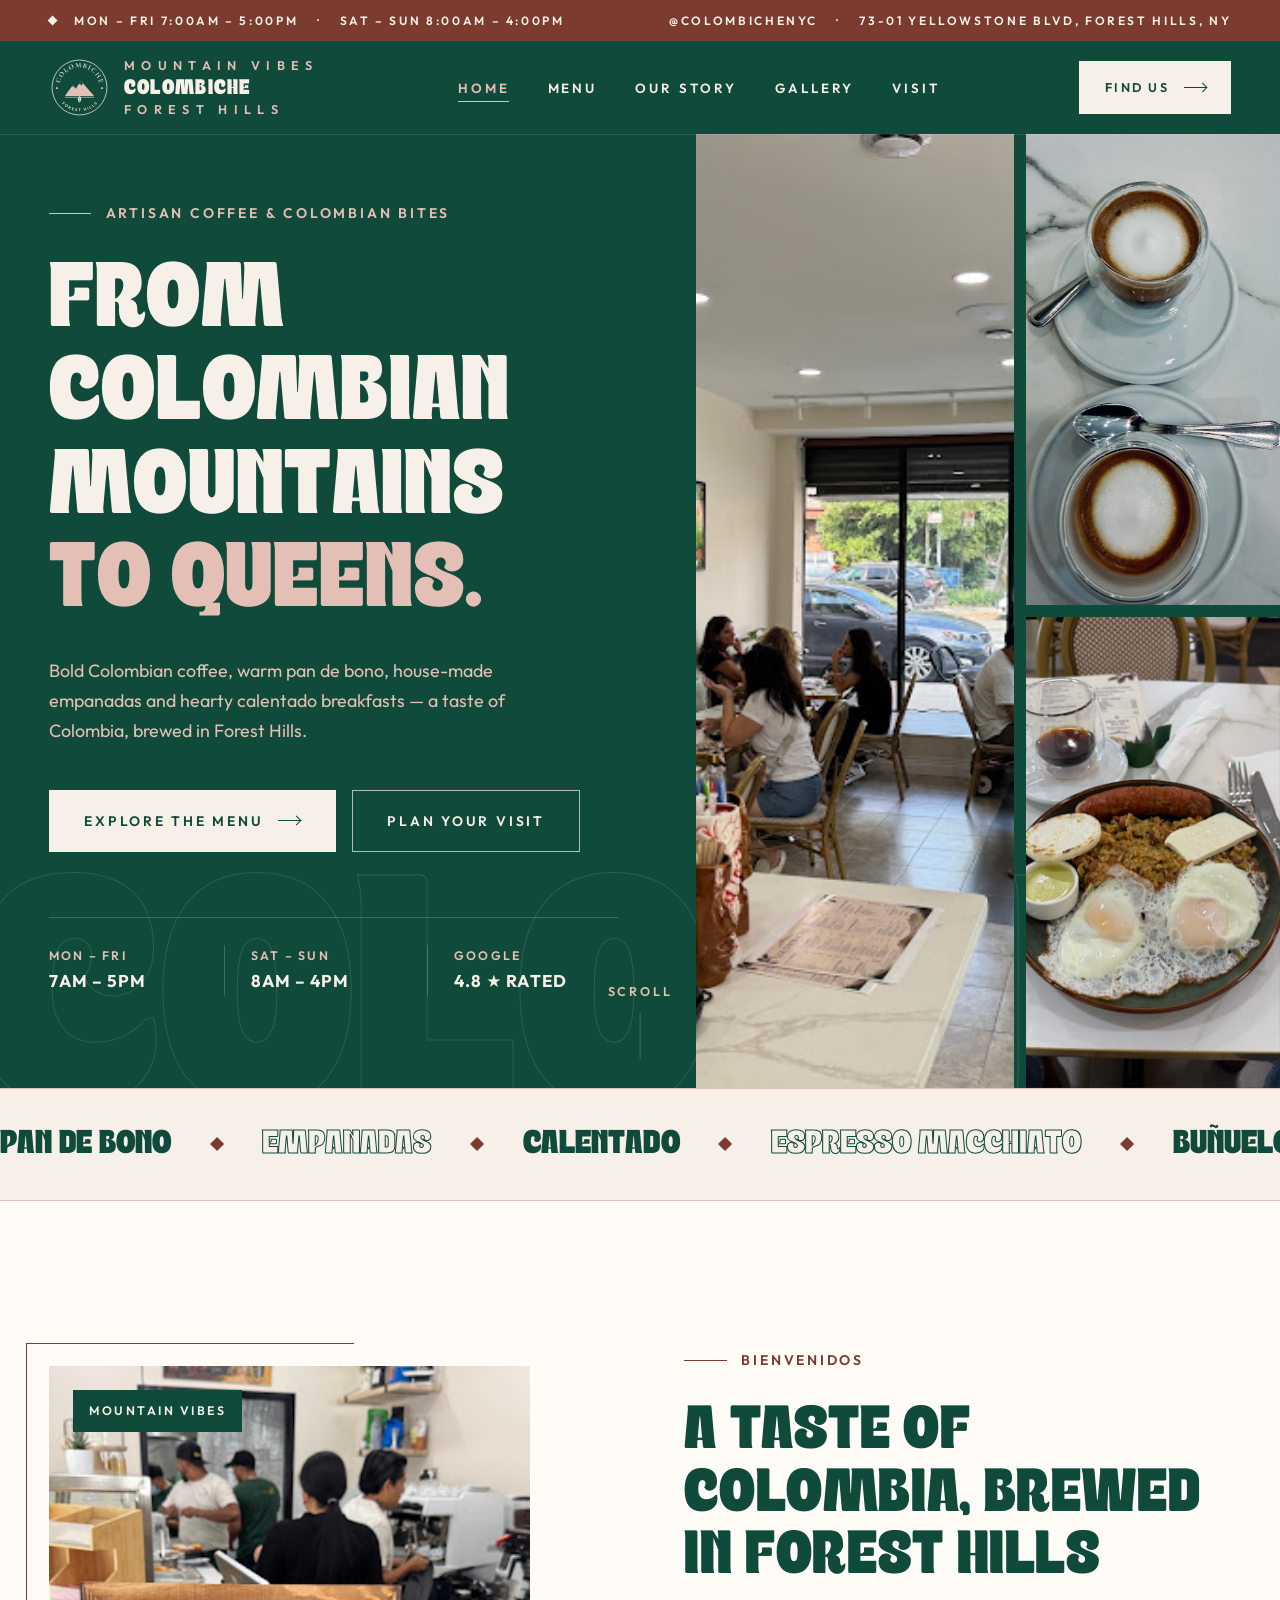
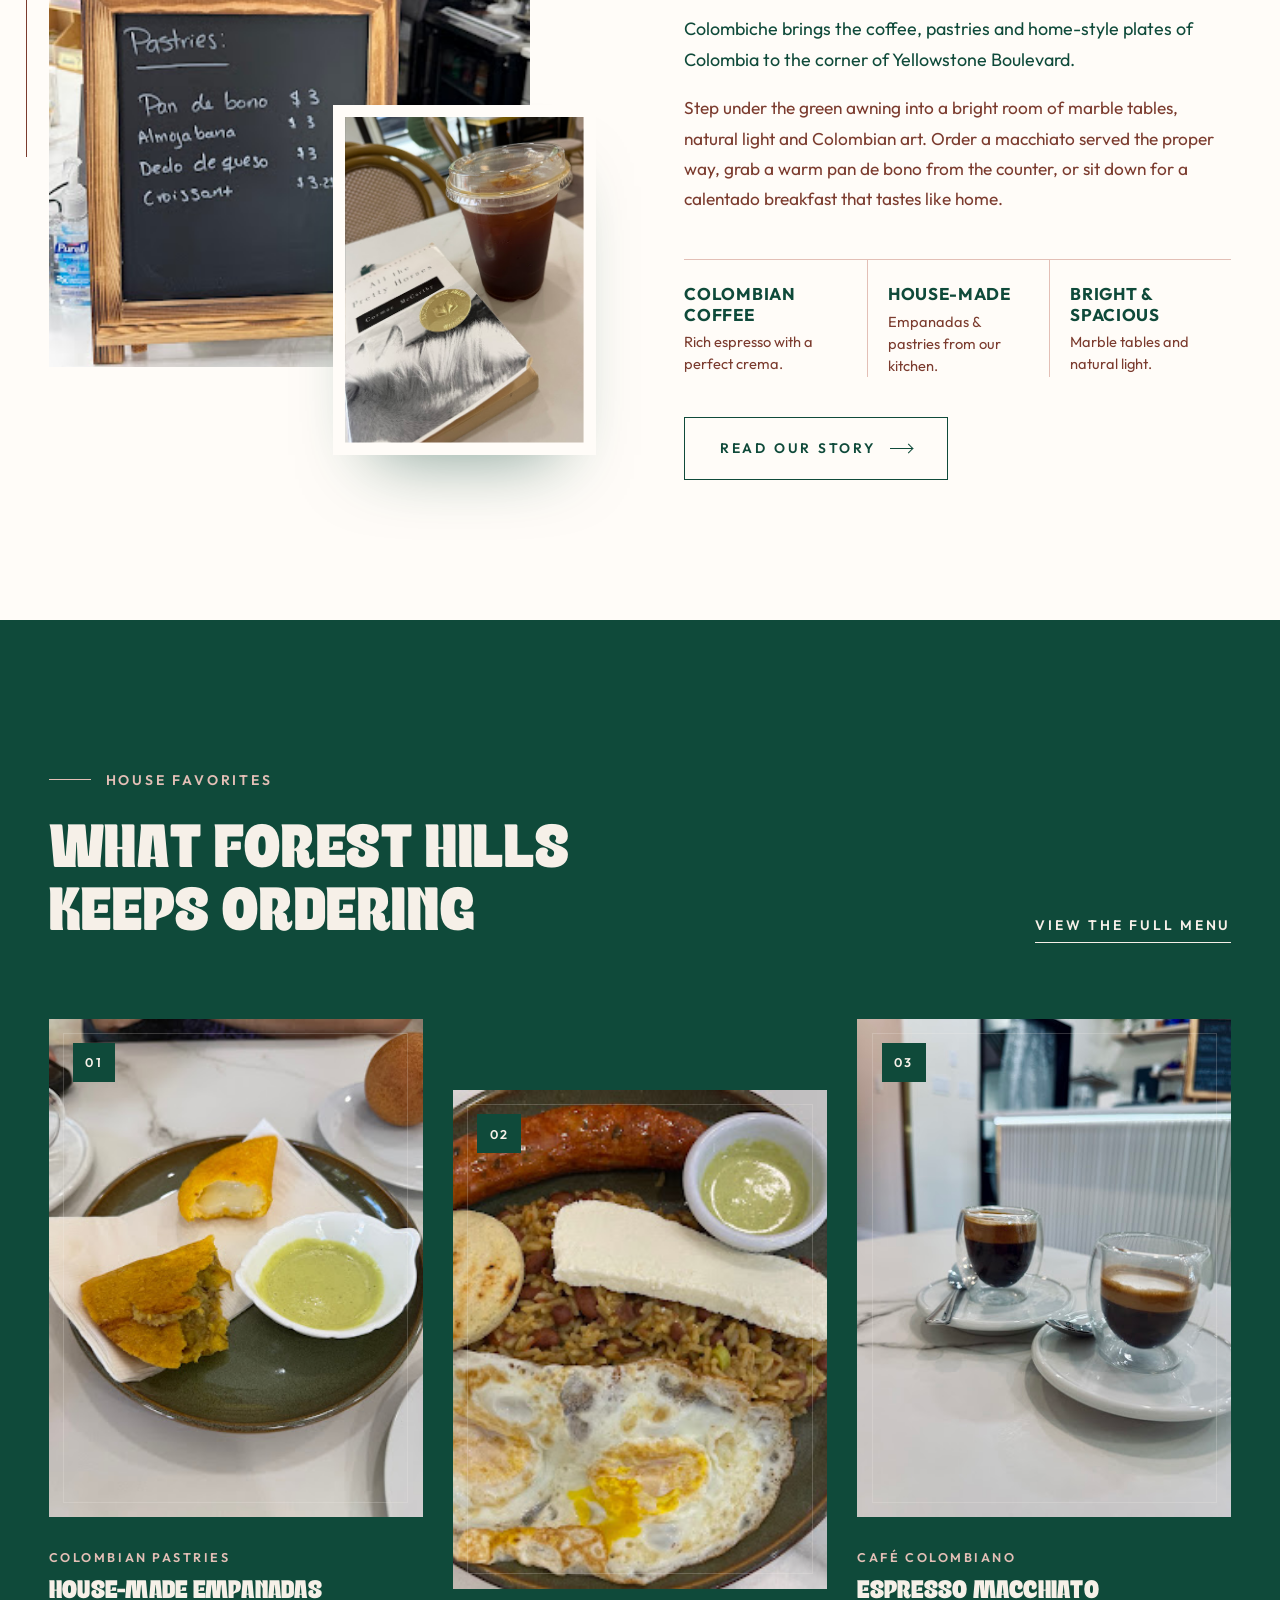
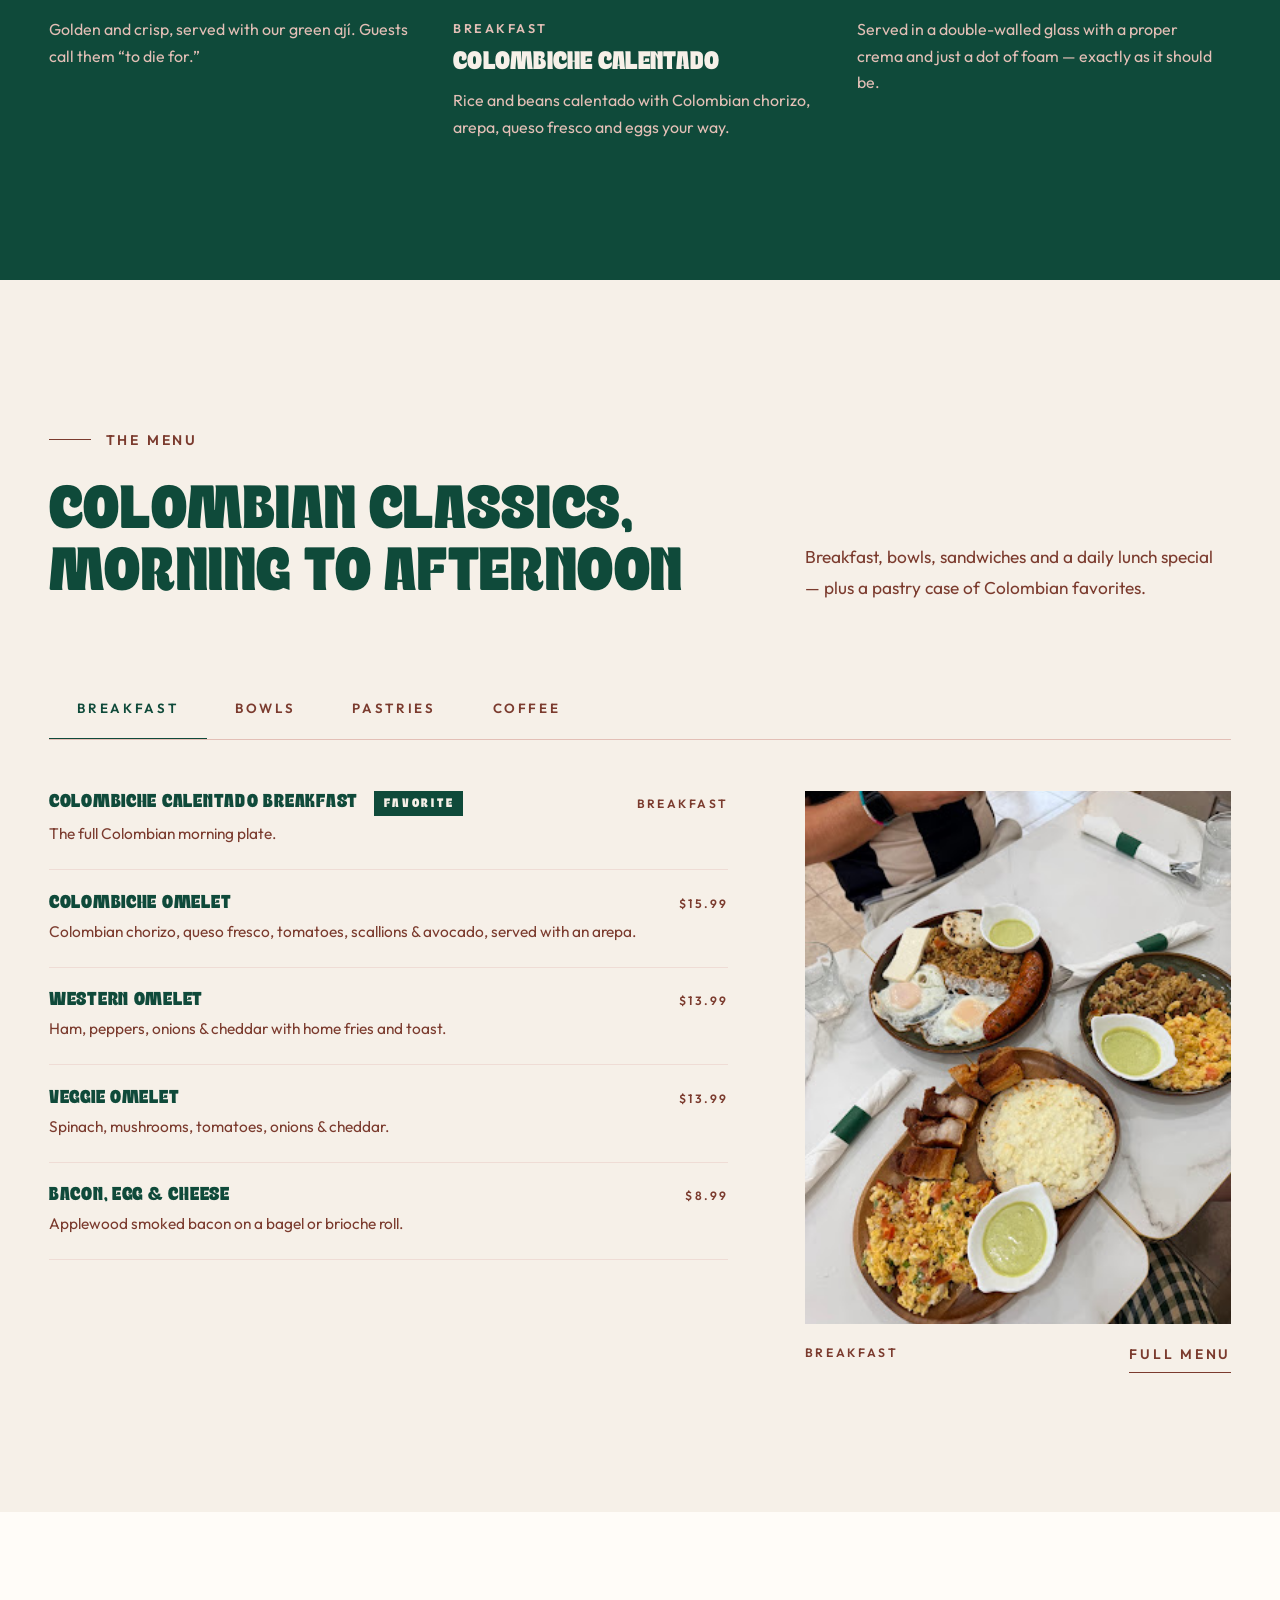
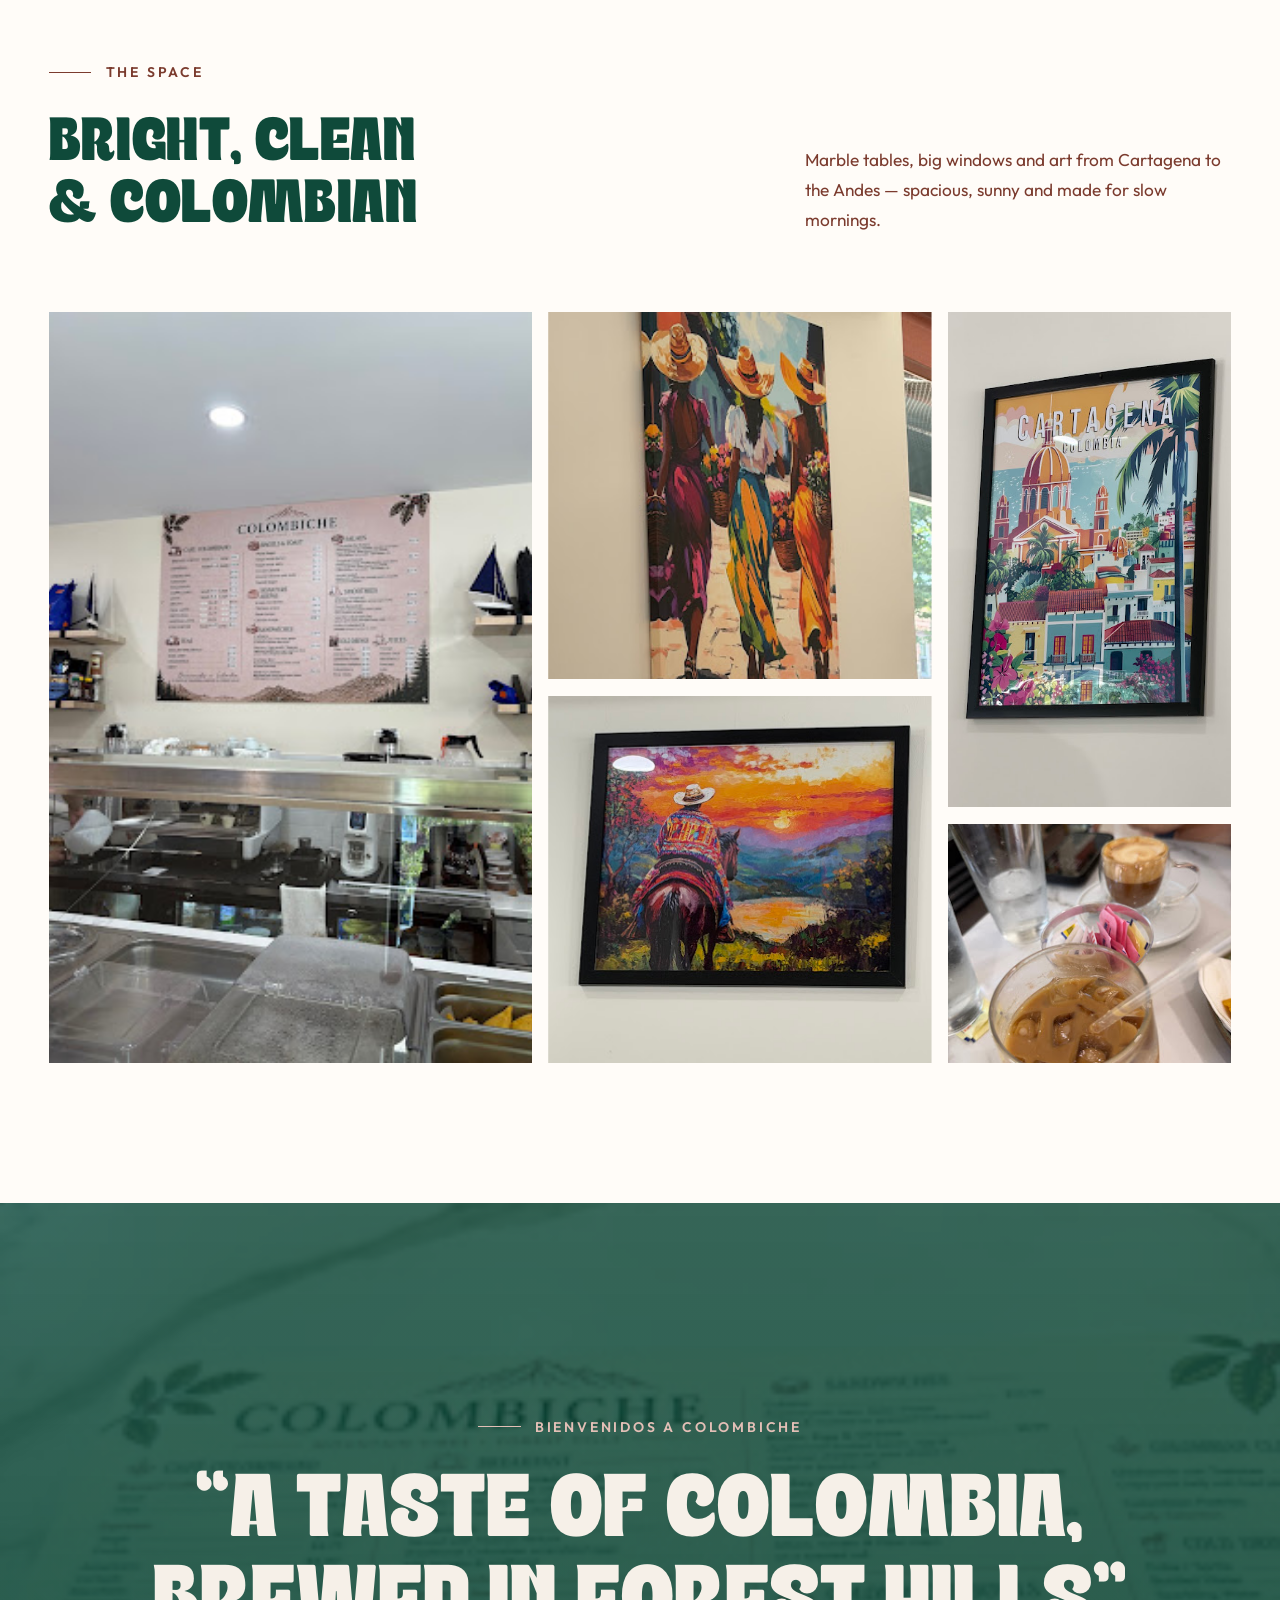
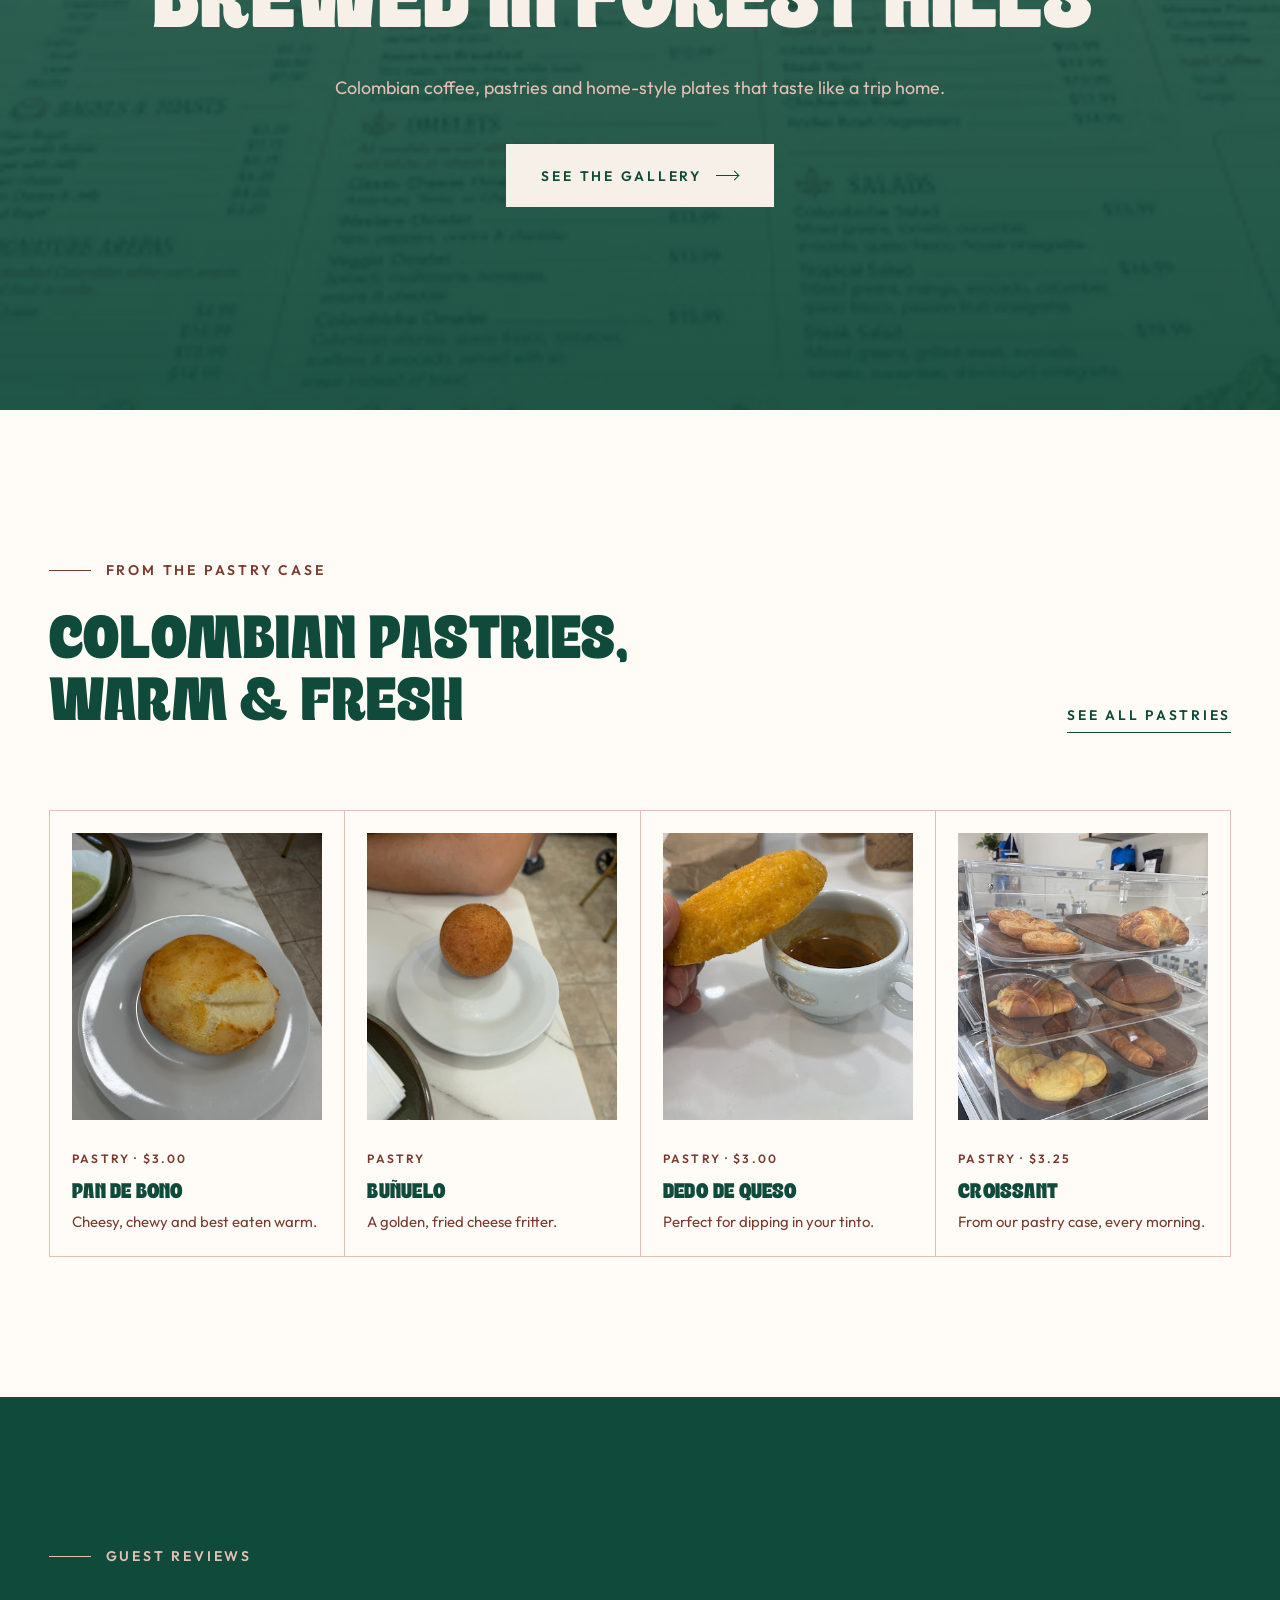
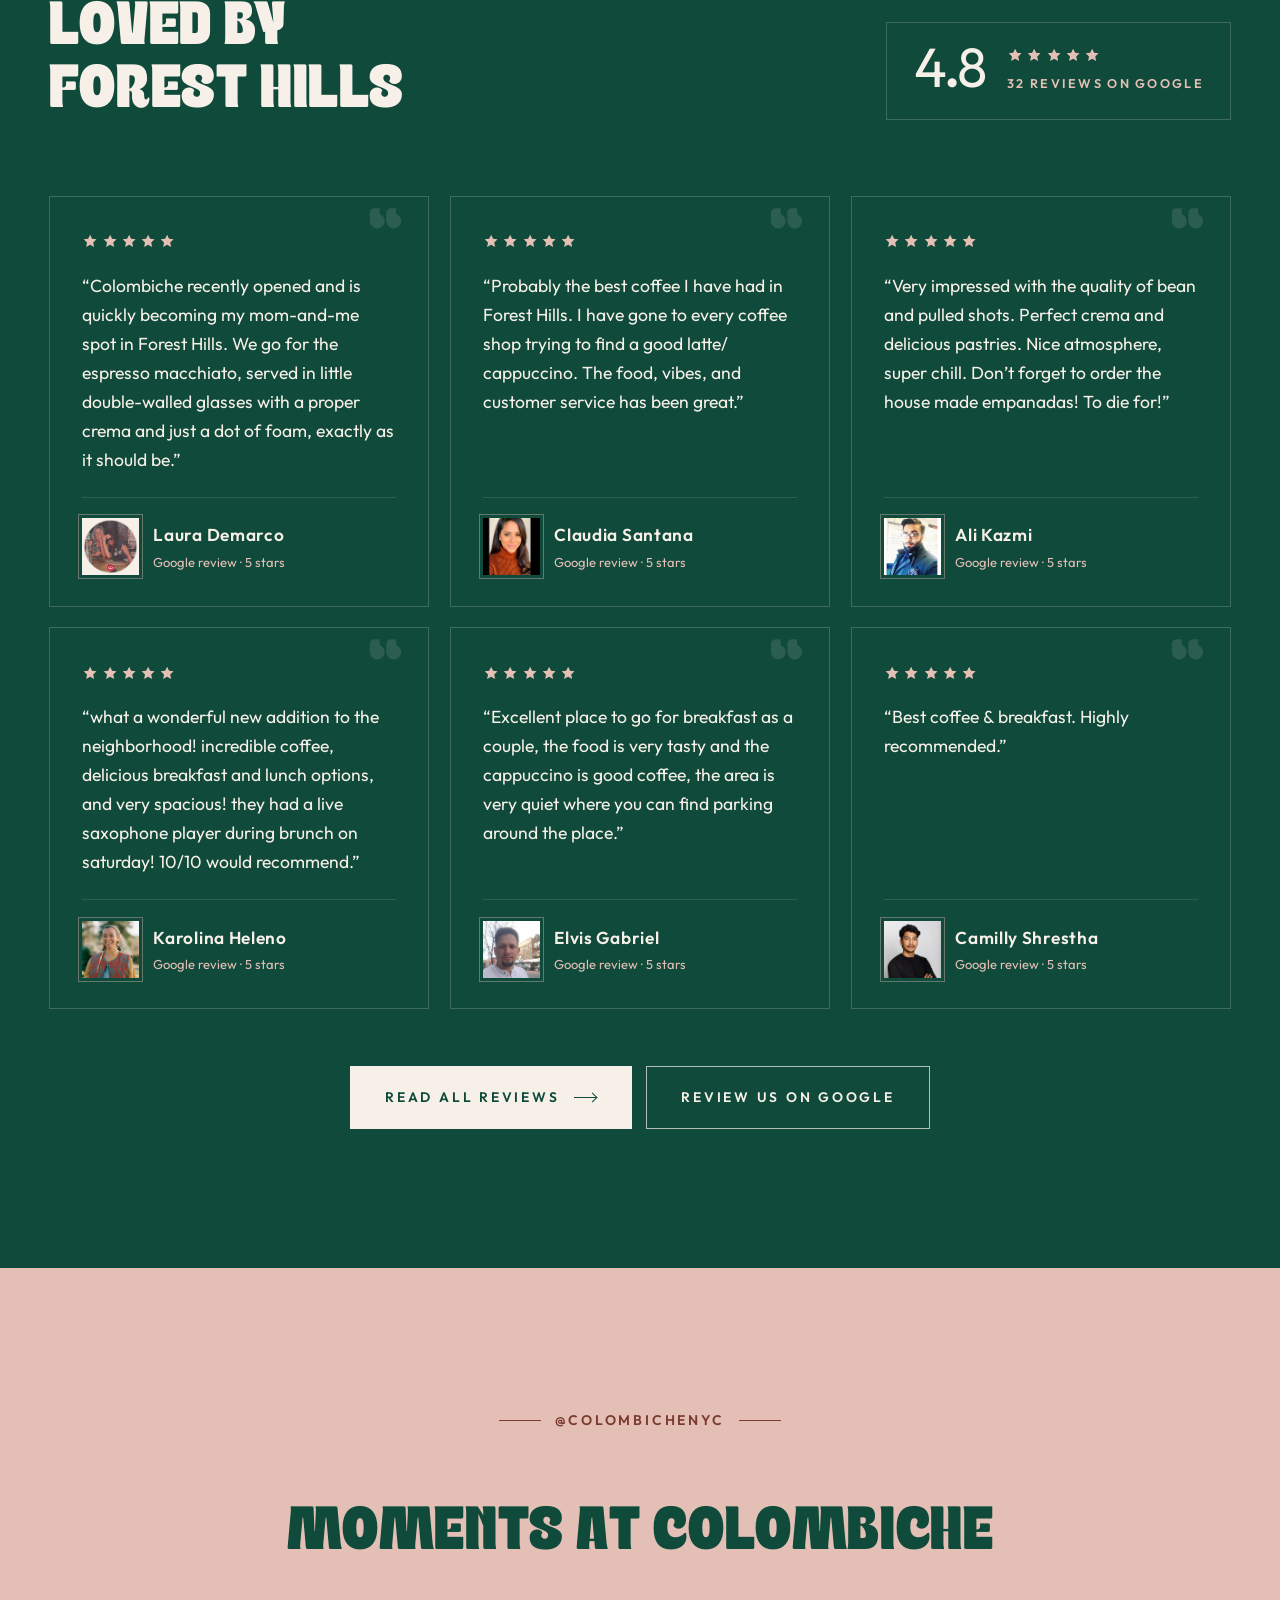
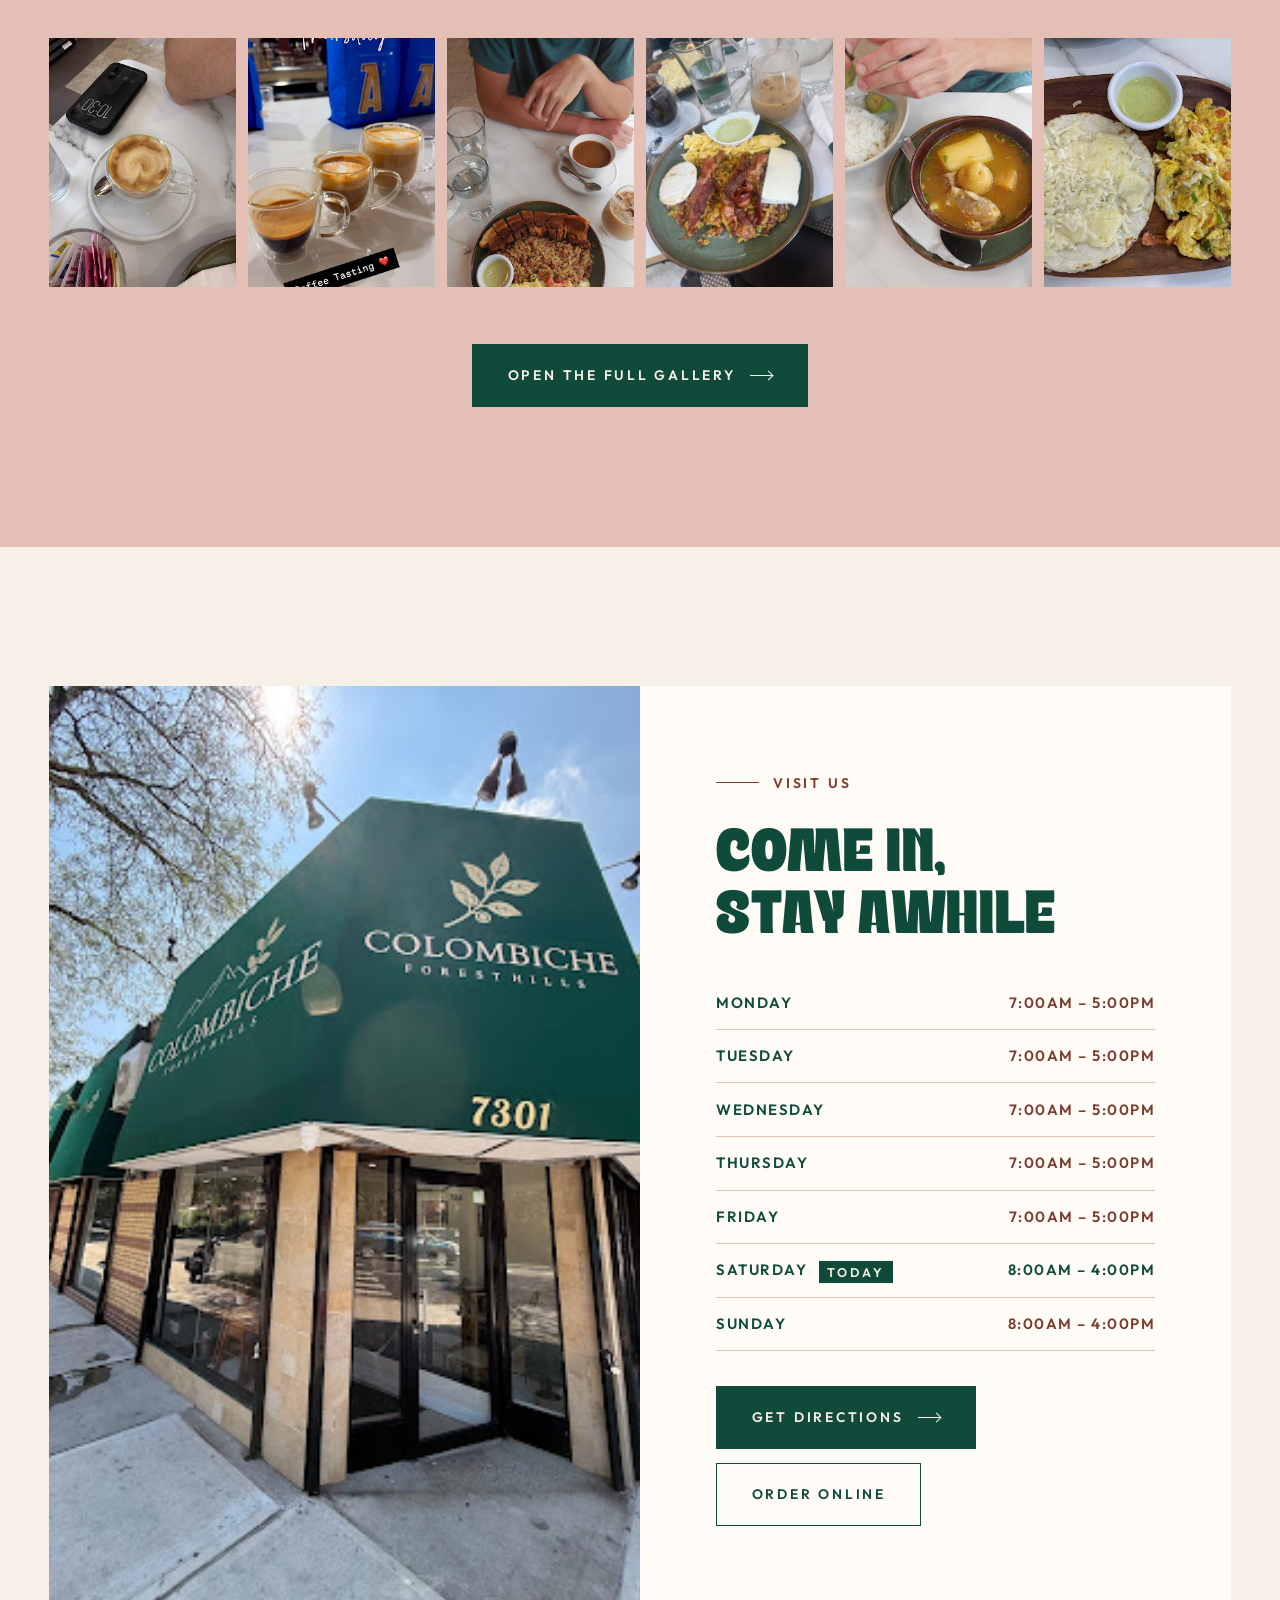
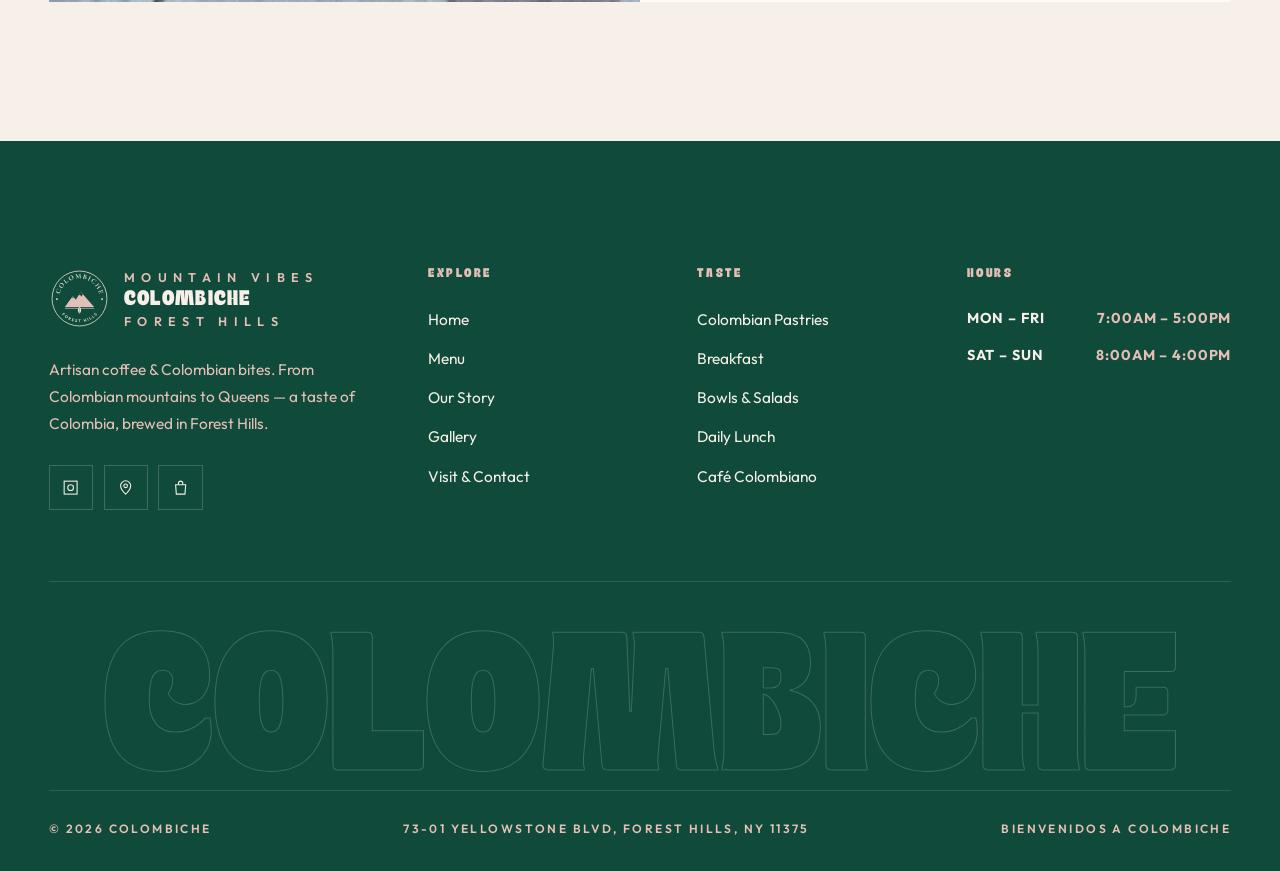
==== index.html @ f760ab82 "working" ====
<!DOCTYPE html>
<html lang="en">
<head>
  <meta charset="UTF-8">
  <meta name="viewport" content="width=device-width, initial-scale=1.0">
  <title>Colombiche — Colombian Coffee & Café in Forest Hills, Queens</title>
  <meta name="description" content="Colombiche is a Colombian coffee shop at 73-01 Yellowstone Blvd, Forest Hills, Queens — artisan coffee, pan de bono, empanadas, calentado breakfast, bowls and sandwiches. Open daily.">
  <meta name="theme-color" content="#0F4A3A">
  <meta property="og:title" content="Colombiche — Colombian Coffee & Café in Forest Hills, Queens">
  <meta property="og:description" content="Colombiche is a Colombian coffee shop at 73-01 Yellowstone Blvd, Forest Hills, Queens — artisan coffee, pan de bono, empanadas, calentado breakfast, bowls and sandwiches. Open daily.">
  <meta property="og:image" content="assets/images/unnamed%20%2849%29.jpg">
  <link rel="icon" href="assets/logo.svg" type="image/svg+xml">
  <link rel="preconnect" href="https://fonts.googleapis.com">
  <link rel="preconnect" href="https://fonts.gstatic.com" crossorigin>
  <link href="https://fonts.googleapis.com/css2?family=Outfit:wght@400;500;600;700&display=swap" rel="stylesheet">
  <link rel="stylesheet" href="css/style.css">
</head>
<body>

<header class="site-header">
  <div class="topbar">
    <div class="container">
      <div class="t-items"><span class="diamond"></span><span>Mon – Fri 7:00AM – 5:00PM</span><span class="t-hide">·</span><span class="t-hide">Sat – Sun 8:00AM – 4:00PM</span></div>
      <div class="t-items t-hide"><a href="https://www.instagram.com/colombichenyc/" target="_blank" rel="noopener">@colombichenyc</a><span>·</span><span>73-01 Yellowstone Blvd, Forest Hills, NY</span></div>
    </div>
  </div>
  <nav class="navbar" aria-label="Main">
    <div class="container">
      <a href="index.html" class="logo" aria-label="Colombiche home">
        <span class="logo-mark"><img src="assets/logo.svg" alt="" width="60" height="60"></span>
        <span class="logo-text"><small>MOUNTAIN VIBES</small><strong>COLOMBICHE</strong><small>FOREST HILLS</small></span>
      </a>
      <ul class="nav-links">
        <li><a href="index.html" class="active" aria-current="page">Home</a></li>
        <li><a href="menu.html">Menu</a></li>
        <li><a href="about.html">Our Story</a></li>
        <li><a href="gallery.html">Gallery</a></li>
        <li><a href="visit.html">Visit</a></li>
      </ul>
      <a href="visit.html" class="btn btn--light nav-cta">Find Us <span class="arrow"></span></a>
      <button class="menu-toggle" aria-label="Open menu" aria-expanded="false"><span></span><span></span><span></span></button>
    </div>
  </nav>
</header>

<div class="mobile-nav" aria-label="Mobile">
  <a class="m-link" href="index.html"><small>01</small>Home</a>
  <a class="m-link" href="menu.html"><small>02</small>Menu</a>
  <a class="m-link" href="about.html"><small>03</small>Our Story</a>
  <a class="m-link" href="gallery.html"><small>04</small>Gallery</a>
  <a class="m-link" href="visit.html"><small>05</small>Visit</a>
  <div class="m-foot">Mon – Fri 7:00AM – 5:00PM<br>Sat – Sun 8:00AM – 4:00PM<br>73-01 Yellowstone Blvd, Forest Hills, NY 11375<br><a href="https://www.instagram.com/colombichenyc/" target="_blank" rel="noopener">@colombichenyc</a></div>
</div>

<main>
<!-- ================= HERO ================= -->
<section class="hero">
  <div class="hero-bg-word" aria-hidden="true">Colombia</div>
  <div class="container">
    <div class="hero-grid">
      <div class="hero-copy">
        <span class="eyebrow">Artisan Coffee &amp; Colombian Bites</span>
        <h1>
          <span class="line"><span>From Colombian</span></span>
          <span class="line"><span>Mountains</span></span>
          <span class="line"><span class="accent">to Queens.</span></span>
        </h1>
        <p class="lead reveal">Bold Colombian coffee, warm pan de bono, house-made empanadas and hearty calentado breakfasts — a taste of Colombia, brewed in Forest Hills.</p>
        <div class="hero-actions reveal d1">
          <a href="menu.html" class="btn btn--light">Explore the Menu <span class="arrow"></span></a>
          <a href="visit.html" class="btn btn--outline-light">Plan Your Visit</a>
        </div>
        <div class="hero-meta reveal d2">
          <div><span>Mon – Fri</span><strong>7AM – 5PM</strong></div>
          <div><span>Sat – Sun</span><strong>8AM – 4PM</strong></div>
          <div><span>Google</span><strong>4.8 ★ Rated</strong></div>
        </div>
      </div>

      <div class="hero-collage">
        <figure><img src="assets/images/unnamed%20%2865%29.jpg" alt="Bright dining room inside Colombiche with large windows"></figure>
        <figure><img src="assets/images/unnamed%20%2855%29.jpg" alt="Two cappuccinos on a marble table"></figure>
        <figure><img src="assets/images/unnamed%20%2839%29.jpg" alt="Calentado breakfast with eggs, chorizo and arepa"></figure>
      </div>
    </div>
  </div>
  <div class="scroll-cue" aria-hidden="true">Scroll<i></i></div>
</section>

<!-- ================= MARQUEE ================= -->
<div class="marquee" aria-hidden="true">
  <div class="marquee-track">
    <div class="marquee-group">
      <span>Pan de Bono</span><i class="diamond"></i><span class="ghost">Empanadas</span><i class="diamond"></i><span>Calentado</span><i class="diamond"></i><span class="ghost">Espresso Macchiato</span><i class="diamond"></i><span>Buñuelos</span><i class="diamond"></i><span class="ghost">Dedo de Queso</span><i class="diamond"></i><span>Chicharrón</span><i class="diamond"></i><span class="ghost">Café Colombiano</span><i class="diamond"></i>
    </div>
    <div class="marquee-group">
      <span>Pan de Bono</span><i class="diamond"></i><span class="ghost">Empanadas</span><i class="diamond"></i><span>Calentado</span><i class="diamond"></i><span class="ghost">Espresso Macchiato</span><i class="diamond"></i><span>Buñuelos</span><i class="diamond"></i><span class="ghost">Dedo de Queso</span><i class="diamond"></i><span>Chicharrón</span><i class="diamond"></i><span class="ghost">Café Colombiano</span><i class="diamond"></i>
    </div>
  </div>
</div>

<!-- ================= STORY ================= -->
<section class="section bg-white">
  <div class="container split">
    <div class="stack-images reveal">
      <span class="frame-line"></span>
      <div class="img-main reveal-img"><img src="assets/images/unnamed%20%2857%29.jpg" alt="Pastries chalkboard at the counter with the Colombiche team" loading="lazy"></div>
      <div class="img-float reveal-img d2"><img src="assets/images/unnamed%20%2812%29.jpg" alt="Iced coffee and a book on a marble table" loading="lazy"></div>
      <span class="tag">Mountain Vibes</span>
    </div>
    <div class="text-block">
      <span class="eyebrow reveal">Bienvenidos</span>
      <h2 class="reveal">A Taste of Colombia, Brewed in Forest Hills</h2>
      <p class="lead reveal">Colombiche brings the coffee, pastries and home-style plates of Colombia to the corner of Yellowstone Boulevard.</p>
      <p class="muted reveal">Step under the green awning into a bright room of marble tables, natural light and Colombian art. Order a macchiato served the proper way, grab a warm pan de bono from the counter, or sit down for a calentado breakfast that tastes like home.</p>
      <div class="features reveal">
        <div><strong>Colombian Coffee</strong><span>Rich espresso with a perfect crema.</span></div>
        <div><strong>House-Made</strong><span>Empanadas &amp; pastries from our kitchen.</span></div>
        <div><strong>Bright &amp; Spacious</strong><span>Marble tables and natural light.</span></div>
      </div>
      <a href="about.html" class="btn btn--outline reveal">Read Our Story <span class="arrow"></span></a>
    </div>
  </div>
</section>

<!-- ================= FAVORITES ================= -->
<section class="section bg-espresso">
  <div class="container">
    <div class="section-head">
      <div>
        <span class="eyebrow reveal">House Favorites</span>
        <h2 class="reveal">What Forest Hills<br>Keeps Ordering</h2>
      </div>
      <a href="menu.html" class="link-line reveal">View the Full Menu</a>
    </div>
    <div class="sig-grid">
      <article class="sig-card reveal">
        <div class="media"><span class="num">01</span><img src="assets/images/unnamed%20%2868%29.jpg" alt="House-made empanadas with ají sauce" loading="lazy"></div>
        <span class="kind">Colombian Pastries</span>
        <h3>House-Made Empanadas</h3>
        <p>Golden and crisp, served with our green ají. Guests call them “to die for.”</p>
      </article>
      <article class="sig-card reveal d1">
        <div class="media"><span class="num">02</span><img src="assets/images/unnamed%20%2844%29.jpg" alt="Colombiche Calentado Breakfast with chorizo, arepa, queso fresco and eggs" loading="lazy"></div>
        <span class="kind">Breakfast</span>
        <h3>Colombiche Calentado</h3>
        <p>Rice and beans calentado with Colombian chorizo, arepa, queso fresco and eggs your way.</p>
      </article>
      <article class="sig-card reveal d2">
        <div class="media"><span class="num">03</span><img src="assets/images/unnamed%20%2846%29.jpg" alt="Two espressos in double-walled glasses" loading="lazy"></div>
        <span class="kind">Café Colombiano</span>
        <h3>Espresso Macchiato</h3>
        <p>Served in a double-walled glass with a proper crema and just a dot of foam — exactly as it should be.</p>
      </article>
    </div>
  </div>
</section>

<!-- ================= MENU PREVIEW ================= -->
<section class="section bg-cream" data-tabs>
  <div class="container">
    <div class="section-head">
      <div>
        <span class="eyebrow reveal">The Menu</span>
        <h2 class="reveal">Colombian Classics,<br>Morning to Afternoon</h2>
      </div>
      <p class="muted reveal">Breakfast, bowls, sandwiches and a daily lunch special — plus a pastry case of Colombian favorites.</p>
    </div>

    <div class="tabs reveal" role="tablist">
      <button class="tab-btn active" role="tab" aria-selected="true">Breakfast</button>
      <button class="tab-btn" role="tab" aria-selected="false">Bowls</button>
      <button class="tab-btn" role="tab" aria-selected="false">Pastries</button>
      <button class="tab-btn" role="tab" aria-selected="false">Coffee</button>
    </div>

    <div class="menu-preview">
      <div>
        <div class="tab-panel active">
          <ul class="menu-list">
            <li><h4>Colombiche Calentado Breakfast <span class="tag-sm">Favorite</span></h4><span class="opt">Breakfast</span><p>The full Colombian morning plate.</p></li>
            <li><h4>Colombiche Omelet</h4><span class="opt">$15.99</span><p>Colombian chorizo, queso fresco, tomatoes, scallions &amp; avocado, served with an arepa.</p></li>
            <li><h4>Western Omelet</h4><span class="opt">$13.99</span><p>Ham, peppers, onions &amp; cheddar with home fries and toast.</p></li>
            <li><h4>Veggie Omelet</h4><span class="opt">$13.99</span><p>Spinach, mushrooms, tomatoes, onions &amp; cheddar.</p></li>
            <li><h4>Bacon, Egg &amp; Cheese</h4><span class="opt">$8.99</span><p>Applewood smoked bacon on a bagel or brioche roll.</p></li>
          </ul>
        </div>
        <div class="tab-panel">
          <ul class="menu-list">
            <li><h4>Chicken Bowl</h4><span class="opt">$15.99</span><p>All bowls served with rice, red beans, mixed greens &amp; avocado.</p></li>
            <li><h4>Steak Bowl</h4><span class="opt">$17.99</span><p>Grilled steak over rice and red beans.</p></li>
            <li><h4>Salmon Bowl</h4><span class="opt">$19.99</span><p>Salmon with rice, beans, greens &amp; avocado.</p></li>
            <li><h4>Chicharrón Bowl</h4><span class="opt">$17.99</span><p>Crispy pork belly with rice and beans.</p></li>
            <li><h4>Andes Bowl <span class="tag-sm">Vegetarian</span></h4><span class="opt">$14.99</span><p>A hearty vegetarian bowl.</p></li>
          </ul>
        </div>
        <div class="tab-panel">
          <ul class="menu-list">
            <li><h4>Pan de Bono</h4><span class="opt">$3.00</span><p>Warm, cheesy Colombian bread.</p></li>
            <li><h4>Almojábana</h4><span class="opt">$3.00</span><p>Soft cheese bread made with corn.</p></li>
            <li><h4>Dedo de Queso</h4><span class="opt">$3.00</span><p>Golden pastry wrapped around melty cheese.</p></li>
            <li><h4>Croissant</h4><span class="opt">$3.25</span><p>Buttery and flaky.</p></li>
            <li><h4>Empanadas &amp; Buñuelos</h4><span class="opt">Daily</span><p>Ask about today's Colombian pastry selection.</p></li>
          </ul>
        </div>
        <div class="tab-panel">
          <ul class="menu-list">
            <li><h4>Espresso Macchiato <span class="tag-sm">Guest Favorite</span></h4><span class="opt">Hot</span><p>Proper crema, a dot of foam.</p></li>
            <li><h4>Cappuccino</h4><span class="opt">Hot</span><p>Colombian espresso under velvety foam.</p></li>
            <li><h4>Latte</h4><span class="opt">Hot</span><p>Smooth and creamy.</p></li>
            <li><h4>Americano &amp; Cold Brew</h4><span class="opt">Hot · Iced</span><p>Strong, with a Colombian flavor.</p></li>
            <li><h4>Iced Coffee</h4><span class="opt">$4 · $5</span><p>Small or large.</p></li>
          </ul>
        </div>
      </div>
      <div class="preview-media reveal">
        <div class="frame">
          <img class="active" src="assets/images/unnamed%20%285%29.jpg" alt="Breakfast spread with calentado, eggs and cheese" loading="lazy">
          <img src="assets/images/unnamed%20%2827%29.jpg" alt="Rice and red beans" loading="lazy">
          <img src="assets/images/unnamed%20%2820%29.jpg" alt="Fresh Colombian bread split open" loading="lazy">
          <img src="assets/images/unnamed%20%2811%29.jpg" alt="Latte with leaf latte art" loading="lazy">
        </div>
        <div class="caption"><span>Breakfast</span><a href="menu.html" class="link-line">Full Menu</a></div>
      </div>
    </div>
  </div>
</section>

<!-- ================= THE SPACE ================= -->
<section class="section bg-white">
  <div class="container">
    <div class="section-head">
      <div>
        <span class="eyebrow reveal">The Space</span>
        <h2 class="reveal">Bright, Clean<br>&amp; Colombian</h2>
      </div>
      <p class="muted reveal">Marble tables, big windows and art from Cartagena to the Andes — spacious, sunny and made for slow mornings.</p>
    </div>
    <div class="mosaic">
      <figure class="m-a reveal-img"><img src="assets/images/unnamed%20%2823%29.jpg" alt="The Colombiche counter with the menu board" loading="lazy"><figcaption>The Counter</figcaption></figure>
      <figure class="m-b reveal-img d1"><img src="assets/images/unnamed%20%286%29.jpg" alt="Colorful painting of Colombian women" loading="lazy"><figcaption>Colombian Art</figcaption></figure>
      <figure class="m-c reveal-img d2"><img src="assets/images/unnamed%20%2816%29.jpg" alt="Cartagena travel poster on the wall" loading="lazy"><figcaption>Cartagena</figcaption></figure>
      <figure class="m-d reveal-img d2"><img src="assets/images/unnamed%20%2860%29.jpg" alt="Painting of a rider in the mountains at sunset" loading="lazy"><figcaption>The Andes</figcaption></figure>
      <figure class="m-e reveal-img d3"><img src="assets/images/unnamed%20%2831%29.jpg" alt="Iced coffee and espresso on a marble table" loading="lazy"><figcaption>Marble Tables</figcaption></figure>
    </div>
  </div>
</section>

<!-- ================= QUOTE BAND ================= -->
<section class="quote-band">
  <div class="bg" data-parallax style="background-image:url('assets/images/unnamed%20%2859%29.jpg')"></div>
  <div class="container">
    <span class="eyebrow reveal">Bienvenidos a Colombiche</span>
    <h2 class="reveal">“A Taste of Colombia,<br>Brewed in Forest Hills”</h2>
    <p class="lead reveal">Colombian coffee, pastries and home-style plates that taste like a trip home.</p>
    <a href="gallery.html" class="btn btn--light reveal">See the Gallery <span class="arrow"></span></a>
  </div>
</section>

<!-- ================= PASTRIES ================= -->
<section class="section bg-white">
  <div class="container">
    <div class="section-head">
      <div>
        <span class="eyebrow reveal">From the Pastry Case</span>
        <h2 class="reveal">Colombian Pastries,<br>Warm &amp; Fresh</h2>
      </div>
      <a href="menu.html#pastries" class="link-line reveal">See All Pastries</a>
    </div>
    <div class="bake-grid">
      <article class="bake-item reveal">
        <div class="media"><img src="assets/images/unnamed%20%2843%29.jpg" alt="Pan de bono on a white plate" loading="lazy"></div>
        <span>Pastry · $3.00</span><h3>Pan de Bono</h3><p>Cheesy, chewy and best eaten warm.</p>
      </article>
      <article class="bake-item reveal d1">
        <div class="media"><img src="assets/images/unnamed%20%2821%29.jpg" alt="Colombian buñuelo on a plate" loading="lazy"></div>
        <span>Pastry</span><h3>Buñuelo</h3><p>A golden, fried cheese fritter.</p>
      </article>
      <article class="bake-item reveal d2">
        <div class="media"><img src="assets/images/unnamed%20%2836%29.jpg" alt="Dedo de queso dipped in coffee" loading="lazy"></div>
        <span>Pastry · $3.00</span><h3>Dedo de Queso</h3><p>Perfect for dipping in your tinto.</p>
      </article>
      <article class="bake-item reveal d3">
        <div class="media"><img src="assets/images/unnamed%20%2813%29.jpg" alt="Pastry case with croissants and Colombian breads" loading="lazy"></div>
        <span>Pastry · $3.25</span><h3>Croissant</h3><p>From our pastry case, every morning.</p>
      </article>
    </div>
  </div>
</section>

<!-- ================= REVIEWS ================= -->
<section class="section bg-espresso reviews">
  <div class="container">
    <div class="section-head">
      <div>
        <span class="eyebrow reveal">Guest Reviews</span>
        <h2 class="reveal">Loved by<br>Forest Hills</h2>
      </div>
      <div class="rating-badge reveal">
        <strong>4.8</strong>
        <div><div class="stars" aria-label="4.8 out of 5 stars"><svg viewBox="0 0 24 24"><path d="M12 2.5l2.9 6.1 6.6.8-4.9 4.6 1.3 6.6L12 17.3l-5.9 3.3 1.3-6.6-4.9-4.6 6.6-.8z"/></svg><svg viewBox="0 0 24 24"><path d="M12 2.5l2.9 6.1 6.6.8-4.9 4.6 1.3 6.6L12 17.3l-5.9 3.3 1.3-6.6-4.9-4.6 6.6-.8z"/></svg><svg viewBox="0 0 24 24"><path d="M12 2.5l2.9 6.1 6.6.8-4.9 4.6 1.3 6.6L12 17.3l-5.9 3.3 1.3-6.6-4.9-4.6 6.6-.8z"/></svg><svg viewBox="0 0 24 24"><path d="M12 2.5l2.9 6.1 6.6.8-4.9 4.6 1.3 6.6L12 17.3l-5.9 3.3 1.3-6.6-4.9-4.6 6.6-.8z"/></svg><svg viewBox="0 0 24 24"><path d="M12 2.5l2.9 6.1 6.6.8-4.9 4.6 1.3 6.6L12 17.3l-5.9 3.3 1.3-6.6-4.9-4.6 6.6-.8z"/></svg></div><span>32 reviews on Google</span></div>
      </div>
    </div>
    <div class="review-grid">
      <figure class="review-card reveal">
        <div class="r-body">
        <div class="stars" aria-label="5 out of 5 stars"><svg viewBox="0 0 24 24"><path d="M12 2.5l2.9 6.1 6.6.8-4.9 4.6 1.3 6.6L12 17.3l-5.9 3.3 1.3-6.6-4.9-4.6 6.6-.8z"/></svg><svg viewBox="0 0 24 24"><path d="M12 2.5l2.9 6.1 6.6.8-4.9 4.6 1.3 6.6L12 17.3l-5.9 3.3 1.3-6.6-4.9-4.6 6.6-.8z"/></svg><svg viewBox="0 0 24 24"><path d="M12 2.5l2.9 6.1 6.6.8-4.9 4.6 1.3 6.6L12 17.3l-5.9 3.3 1.3-6.6-4.9-4.6 6.6-.8z"/></svg><svg viewBox="0 0 24 24"><path d="M12 2.5l2.9 6.1 6.6.8-4.9 4.6 1.3 6.6L12 17.3l-5.9 3.3 1.3-6.6-4.9-4.6 6.6-.8z"/></svg><svg viewBox="0 0 24 24"><path d="M12 2.5l2.9 6.1 6.6.8-4.9 4.6 1.3 6.6L12 17.3l-5.9 3.3 1.3-6.6-4.9-4.6 6.6-.8z"/></svg></div>
        <blockquote>“Colombiche recently opened and is quickly becoming my mom-and-me spot in Forest Hills. We go for the espresso macchiato, served in little double-walled glasses with a proper crema and just a dot of foam, exactly as it should be.”</blockquote>
        <figcaption><span class="r-avatar"><img src="assets/reviews/laura-demarco.jpg" alt="Laura Demarco profile photo on Google" loading="lazy" width="56" height="56"></span><span><strong>Laura Demarco</strong><small>Google review · 5 stars</small></span></figcaption>
        </div>
      </figure>
      <figure class="review-card reveal d1">
        <div class="r-body">
        <div class="stars" aria-label="5 out of 5 stars"><svg viewBox="0 0 24 24"><path d="M12 2.5l2.9 6.1 6.6.8-4.9 4.6 1.3 6.6L12 17.3l-5.9 3.3 1.3-6.6-4.9-4.6 6.6-.8z"/></svg><svg viewBox="0 0 24 24"><path d="M12 2.5l2.9 6.1 6.6.8-4.9 4.6 1.3 6.6L12 17.3l-5.9 3.3 1.3-6.6-4.9-4.6 6.6-.8z"/></svg><svg viewBox="0 0 24 24"><path d="M12 2.5l2.9 6.1 6.6.8-4.9 4.6 1.3 6.6L12 17.3l-5.9 3.3 1.3-6.6-4.9-4.6 6.6-.8z"/></svg><svg viewBox="0 0 24 24"><path d="M12 2.5l2.9 6.1 6.6.8-4.9 4.6 1.3 6.6L12 17.3l-5.9 3.3 1.3-6.6-4.9-4.6 6.6-.8z"/></svg><svg viewBox="0 0 24 24"><path d="M12 2.5l2.9 6.1 6.6.8-4.9 4.6 1.3 6.6L12 17.3l-5.9 3.3 1.3-6.6-4.9-4.6 6.6-.8z"/></svg></div>
        <blockquote>“Probably the best coffee I have had in Forest Hills. I have gone to every coffee shop trying to find a good latte/ cappuccino. The food, vibes, and customer service has been great.”</blockquote>
        <figcaption><span class="r-avatar"><img src="assets/reviews/claudia-santana.jpg" alt="Claudia Santana profile photo on Google" loading="lazy" width="56" height="56"></span><span><strong>Claudia Santana</strong><small>Google review · 5 stars</small></span></figcaption>
        </div>
      </figure>
      <figure class="review-card reveal d2">
        <div class="r-body">
        <div class="stars" aria-label="5 out of 5 stars"><svg viewBox="0 0 24 24"><path d="M12 2.5l2.9 6.1 6.6.8-4.9 4.6 1.3 6.6L12 17.3l-5.9 3.3 1.3-6.6-4.9-4.6 6.6-.8z"/></svg><svg viewBox="0 0 24 24"><path d="M12 2.5l2.9 6.1 6.6.8-4.9 4.6 1.3 6.6L12 17.3l-5.9 3.3 1.3-6.6-4.9-4.6 6.6-.8z"/></svg><svg viewBox="0 0 24 24"><path d="M12 2.5l2.9 6.1 6.6.8-4.9 4.6 1.3 6.6L12 17.3l-5.9 3.3 1.3-6.6-4.9-4.6 6.6-.8z"/></svg><svg viewBox="0 0 24 24"><path d="M12 2.5l2.9 6.1 6.6.8-4.9 4.6 1.3 6.6L12 17.3l-5.9 3.3 1.3-6.6-4.9-4.6 6.6-.8z"/></svg><svg viewBox="0 0 24 24"><path d="M12 2.5l2.9 6.1 6.6.8-4.9 4.6 1.3 6.6L12 17.3l-5.9 3.3 1.3-6.6-4.9-4.6 6.6-.8z"/></svg></div>
        <blockquote>“Very impressed with the quality of bean and pulled shots. Perfect crema and delicious pastries. Nice atmosphere, super chill. Don’t forget to order the house made empanadas! To die for!”</blockquote>
        <figcaption><span class="r-avatar"><img src="assets/reviews/ali-kazmi.jpg" alt="Ali Kazmi profile photo on Google" loading="lazy" width="56" height="56"></span><span><strong>Ali Kazmi</strong><small>Google review · 5 stars</small></span></figcaption>
        </div>
      </figure>
      <figure class="review-card reveal">
        <div class="r-body">
        <div class="stars" aria-label="5 out of 5 stars"><svg viewBox="0 0 24 24"><path d="M12 2.5l2.9 6.1 6.6.8-4.9 4.6 1.3 6.6L12 17.3l-5.9 3.3 1.3-6.6-4.9-4.6 6.6-.8z"/></svg><svg viewBox="0 0 24 24"><path d="M12 2.5l2.9 6.1 6.6.8-4.9 4.6 1.3 6.6L12 17.3l-5.9 3.3 1.3-6.6-4.9-4.6 6.6-.8z"/></svg><svg viewBox="0 0 24 24"><path d="M12 2.5l2.9 6.1 6.6.8-4.9 4.6 1.3 6.6L12 17.3l-5.9 3.3 1.3-6.6-4.9-4.6 6.6-.8z"/></svg><svg viewBox="0 0 24 24"><path d="M12 2.5l2.9 6.1 6.6.8-4.9 4.6 1.3 6.6L12 17.3l-5.9 3.3 1.3-6.6-4.9-4.6 6.6-.8z"/></svg><svg viewBox="0 0 24 24"><path d="M12 2.5l2.9 6.1 6.6.8-4.9 4.6 1.3 6.6L12 17.3l-5.9 3.3 1.3-6.6-4.9-4.6 6.6-.8z"/></svg></div>
        <blockquote>“what a wonderful new addition to the neighborhood! incredible coffee, delicious breakfast and lunch options, and very spacious! they had a live saxophone player during brunch on saturday! 10/10 would recommend.”</blockquote>
        <figcaption><span class="r-avatar"><img src="assets/reviews/karolina-heleno.jpg" alt="Karolina Heleno profile photo on Google" loading="lazy" width="56" height="56"></span><span><strong>Karolina Heleno</strong><small>Google review · 5 stars</small></span></figcaption>
        </div>
      </figure>
      <figure class="review-card reveal d1">
        <div class="r-body">
        <div class="stars" aria-label="5 out of 5 stars"><svg viewBox="0 0 24 24"><path d="M12 2.5l2.9 6.1 6.6.8-4.9 4.6 1.3 6.6L12 17.3l-5.9 3.3 1.3-6.6-4.9-4.6 6.6-.8z"/></svg><svg viewBox="0 0 24 24"><path d="M12 2.5l2.9 6.1 6.6.8-4.9 4.6 1.3 6.6L12 17.3l-5.9 3.3 1.3-6.6-4.9-4.6 6.6-.8z"/></svg><svg viewBox="0 0 24 24"><path d="M12 2.5l2.9 6.1 6.6.8-4.9 4.6 1.3 6.6L12 17.3l-5.9 3.3 1.3-6.6-4.9-4.6 6.6-.8z"/></svg><svg viewBox="0 0 24 24"><path d="M12 2.5l2.9 6.1 6.6.8-4.9 4.6 1.3 6.6L12 17.3l-5.9 3.3 1.3-6.6-4.9-4.6 6.6-.8z"/></svg><svg viewBox="0 0 24 24"><path d="M12 2.5l2.9 6.1 6.6.8-4.9 4.6 1.3 6.6L12 17.3l-5.9 3.3 1.3-6.6-4.9-4.6 6.6-.8z"/></svg></div>
        <blockquote>“Excellent place to go for breakfast as a couple, the food is very tasty and the cappuccino is good coffee, the area is very quiet where you can find parking around the place.”</blockquote>
        <figcaption><span class="r-avatar"><img src="assets/reviews/elvis-gabriel.jpg" alt="Elvis Gabriel profile photo on Google" loading="lazy" width="56" height="56"></span><span><strong>Elvis Gabriel</strong><small>Google review · 5 stars</small></span></figcaption>
        </div>
      </figure>
      <figure class="review-card reveal d2">
        <div class="r-body">
        <div class="stars" aria-label="5 out of 5 stars"><svg viewBox="0 0 24 24"><path d="M12 2.5l2.9 6.1 6.6.8-4.9 4.6 1.3 6.6L12 17.3l-5.9 3.3 1.3-6.6-4.9-4.6 6.6-.8z"/></svg><svg viewBox="0 0 24 24"><path d="M12 2.5l2.9 6.1 6.6.8-4.9 4.6 1.3 6.6L12 17.3l-5.9 3.3 1.3-6.6-4.9-4.6 6.6-.8z"/></svg><svg viewBox="0 0 24 24"><path d="M12 2.5l2.9 6.1 6.6.8-4.9 4.6 1.3 6.6L12 17.3l-5.9 3.3 1.3-6.6-4.9-4.6 6.6-.8z"/></svg><svg viewBox="0 0 24 24"><path d="M12 2.5l2.9 6.1 6.6.8-4.9 4.6 1.3 6.6L12 17.3l-5.9 3.3 1.3-6.6-4.9-4.6 6.6-.8z"/></svg><svg viewBox="0 0 24 24"><path d="M12 2.5l2.9 6.1 6.6.8-4.9 4.6 1.3 6.6L12 17.3l-5.9 3.3 1.3-6.6-4.9-4.6 6.6-.8z"/></svg></div>
        <blockquote>“Best coffee & breakfast. Highly recommended.”</blockquote>
        <figcaption><span class="r-avatar"><img src="assets/reviews/camilly-shrestha.jpg" alt="Camilly Shrestha profile photo on Google" loading="lazy" width="56" height="56"></span><span><strong>Camilly Shrestha</strong><small>Google review · 5 stars</small></span></figcaption>
        </div>
      </figure>
    </div>
    <div class="btn-row reviews-cta reveal">
      <a href="https://www.google.com/maps/place/Colombiche/@40.7175453,-73.8568384,17z/data=!3m1!4b1!4m6!3m5!1s0x89c25ffa9d3dcef1:0xcf79a14ec2ab7ac5!8m2!3d40.7175453!4d-73.8568384!16s%2Fg%2F11ntnw3kk6" target="_blank" rel="noopener" class="btn btn--light">Read All Reviews <span class="arrow"></span></a>
      <a href="https://www.google.com/maps/place/Colombiche/@40.7175453,-73.8568384,17z/data=!3m1!4b1!4m6!3m5!1s0x89c25ffa9d3dcef1:0xcf79a14ec2ab7ac5!8m2!3d40.7175453!4d-73.8568384!16s%2Fg%2F11ntnw3kk6" target="_blank" rel="noopener" class="btn btn--outline-light">Review Us on Google</a>
    </div>
  </div>
</section>

<!-- ================= MOMENTS STRIP ================= -->
<section class="section bg-beige">
  <div class="container">
    <div class="section-head center">
      <span class="eyebrow reveal">@colombichenyc</span>
      <h2 class="reveal">Moments at Colombiche</h2>
    </div>
    <div class="strip">
      <a href="gallery.html" class="reveal"><img src="assets/images/unnamed%20%2833%29.jpg" alt="Cappuccino on a marble table" loading="lazy"></a>
      <a href="gallery.html" class="reveal d1"><img src="assets/images/unnamed%20%2861%29.jpg" alt="Thursday coffee tasting" loading="lazy"></a>
      <a href="gallery.html" class="reveal d2"><img src="assets/images/unnamed%20%2853%29.jpg" alt="A guest with coffee and breakfast" loading="lazy"></a>
      <a href="gallery.html" class="reveal d1"><img src="assets/images/unnamed%20%2862%29.jpg" alt="Breakfast plate with bacon, eggs and queso fresco" loading="lazy"></a>
      <a href="gallery.html" class="reveal d2"><img src="assets/images/unnamed%20%2825%29.jpg" alt="Colombian soup with rice and lime" loading="lazy"></a>
      <a href="gallery.html" class="reveal d3"><img src="assets/images/unnamed%20%282%29.jpg" alt="Arepa with cheese and scrambled eggs" loading="lazy"></a>
    </div>
    <div style="text-align:center;margin-top:56px" class="reveal">
      <a href="gallery.html" class="btn">Open the Full Gallery <span class="arrow"></span></a>
    </div>
  </div>
</section>

<!-- ================= VISIT ================= -->
<section class="section bg-cream">
  <div class="container">
    <div class="visit-grid reveal">
      <div class="visit-media"><img src="assets/images/unnamed%20%2849%29.jpg" alt="Colombiche storefront with green awning at 7301 Yellowstone Blvd" loading="lazy"></div>
      <div class="visit-body">
        <span class="eyebrow">Visit Us</span>
        <h2>Come In,<br>Stay Awhile</h2>
        <table class="hours">
          <tr data-day="1"><td>Monday</td><td>7:00AM – 5:00PM</td></tr>
          <tr data-day="2"><td>Tuesday</td><td>7:00AM – 5:00PM</td></tr>
          <tr data-day="3"><td>Wednesday</td><td>7:00AM – 5:00PM</td></tr>
          <tr data-day="4"><td>Thursday</td><td>7:00AM – 5:00PM</td></tr>
          <tr data-day="5"><td>Friday</td><td>7:00AM – 5:00PM</td></tr>
          <tr data-day="6"><td>Saturday</td><td>8:00AM – 4:00PM</td></tr>
          <tr data-day="0"><td>Sunday</td><td>8:00AM – 4:00PM</td></tr>
        </table>
        <div class="btn-row">
          <a href="visit.html" class="btn">Get Directions <span class="arrow"></span></a>
          <a href="https://order.toasttab.com/online/colombiche-2-73-01-yellowstone-boulevard" target="_blank" rel="noopener" class="btn btn--outline">Order Online</a>
        </div>
      </div>
    </div>
  </div>
</section>
</main>

<footer class="site-footer">
  <div class="container">
    <div class="footer-top">
      <div>
        <a href="index.html" class="logo">
          <span class="logo-mark"><img src="assets/logo.svg" alt="" width="60" height="60"></span>
          <span class="logo-text"><small>MOUNTAIN VIBES</small><strong>COLOMBICHE</strong><small>FOREST HILLS</small></span>
        </a>
        <p>Artisan coffee &amp; Colombian bites. From Colombian mountains to Queens — a taste of Colombia, brewed in Forest Hills.</p>
        <div class="socials">
          <a href="https://www.instagram.com/colombichenyc/" target="_blank" rel="noopener" aria-label="Instagram @colombichenyc"><svg viewBox="0 0 24 24"><rect x="3" y="3" width="18" height="18"/><circle cx="12" cy="12" r="4"/><path d="M17.5 6.5h.01"/></svg></a>
          <a href="https://www.google.com/maps/place/Colombiche/@40.7175453,-73.8568384,17z/data=!3m1!4b1!4m6!3m5!1s0x89c25ffa9d3dcef1:0xcf79a14ec2ab7ac5!8m2!3d40.7175453!4d-73.8568384!16s%2Fg%2F11ntnw3kk6" target="_blank" rel="noopener" aria-label="Colombiche on Google Maps"><svg viewBox="0 0 24 24"><path d="M12 21s-7-6.2-7-11.5A7 7 0 0 1 19 9.5C19 14.8 12 21 12 21z"/><circle cx="12" cy="9.5" r="2.5"/></svg></a>
          <a href="https://order.toasttab.com/online/colombiche-2-73-01-yellowstone-boulevard" target="_blank" rel="noopener" aria-label="Order online"><svg viewBox="0 0 24 24"><path d="M5 8h14l-1 13H6z"/><path d="M9 8V6a3 3 0 0 1 6 0v2"/></svg></a>
        </div>
      </div>
      <div>
        <h4>Explore</h4>
        <ul>
          <li><a href="index.html">Home</a></li>
          <li><a href="menu.html">Menu</a></li>
          <li><a href="about.html">Our Story</a></li>
          <li><a href="gallery.html">Gallery</a></li>
          <li><a href="visit.html">Visit &amp; Contact</a></li>
        </ul>
      </div>
      <div>
        <h4>Taste</h4>
        <ul>
          <li><a href="menu.html#pastries">Colombian Pastries</a></li>
          <li><a href="menu.html#breakfast">Breakfast</a></li>
          <li><a href="menu.html#bowls">Bowls &amp; Salads</a></li>
          <li><a href="menu.html#specials">Daily Lunch</a></li>
          <li><a href="menu.html#coffee">Café Colombiano</a></li>
        </ul>
      </div>
      <div>
        <h4>Hours</h4>
        <ul class="footer-hours">
          <li><span>Mon – Fri</span><span>7:00AM – 5:00PM</span></li>
          <li><span>Sat – Sun</span><span>8:00AM – 4:00PM</span></li>
        </ul>
      </div>
    </div>
    <div class="footer-word" aria-hidden="true">Colombiche</div>
    <div class="footer-bottom">
      <span>© <span data-year>2026</span> Colombiche</span>
      <span>73-01 Yellowstone Blvd, Forest Hills, NY 11375</span>
      <span>Bienvenidos a Colombiche</span>
    </div>
  </div>
</footer>

<button class="back-top" aria-label="Back to top"><svg viewBox="0 0 24 24"><path d="M12 19V5M5 12l7-7 7 7"/></svg></button>

<script src="js/main.js"></script>
</body>
</html>
---- css/style.css ----
/* =========================================================
   COLOMBICHE — premium stylesheet (bottle green, burgundy & blush)
   Palette (only these five):
   White #FFFCF8 · Cream #F6F0E8 · Beige #E3BFB6
   Coffee Bean #7B3B2E · Espresso Brown #0F4A3A
   ========================================================= */

@font-face {
  font-family: "Food Brand";
  src: url("../food-brand-demo.regular.otf") format("opentype");
  font-weight: normal;
  font-style: normal;
  font-display: swap;
}

:root {
  --white: #FFFCF8;
  --cream: #F6F0E8;
  --beige: #E3BFB6;
  --coffee: #7B3B2E;
  --espresso: #0F4A3A;

  /* tints built only from the palette */
  --espresso-92: rgba(15, 74, 58, .92);
  --espresso-80: rgba(15, 74, 58, .80);
  --espresso-60: rgba(15, 74, 58, .60);
  --espresso-15: rgba(15, 74, 58, .15);
  --cream-70: rgba(246, 240, 232, .70);
  --cream-20: rgba(246, 240, 232, .20);
  --cream-12: rgba(246, 240, 232, .12);
  --beige-40: rgba(227, 191, 182, .40);

  /* brand font for headings only; the demo font has no numerals, Outfit supplies them */
  --font-display: "Food Brand", "Outfit", system-ui, sans-serif;
  --font: "Outfit", system-ui, sans-serif;

  /* viewport scaling: --vw and --vh are 1% of the DESIGN viewport,
     --z is the factor the page is scaled by on screens wider than it */
  --z: 1;
  --vw: 1vw;
  --vh: 1vh;

  --container: 1320px;
  --gutter: clamp(16px, calc(4 * var(--vw)), 48px);
  --section: clamp(80px, calc(11 * var(--vw)), 160px);
  --ease: cubic-bezier(.22, .61, .36, 1);
  --ease-out: cubic-bezier(.16, 1, .3, 1);
}

/* ---------- reset ---------- */
*, *::before, *::after { box-sizing: border-box; margin: 0; padding: 0; border-radius: 0; }
html { scroll-behavior: smooth; -webkit-text-size-adjust: 100%; }
body {
  font-family: var(--font);
  font-weight: 400;
  font-size: 1.0625rem;
  line-height: 1.75;
  letter-spacing: 0;
  color: var(--espresso);
  background: var(--white);
  -webkit-font-smoothing: antialiased;
  overflow-x: hidden;
}
img { display: block; max-width: 100%; height: auto; }
a { color: inherit; text-decoration: none; }
button, input, textarea, select { font: inherit; color: inherit; letter-spacing: inherit; }
button { cursor: pointer; background: none; border: 0; }
ul { list-style: none; }
::selection { background: var(--coffee); color: var(--cream); }

::-webkit-scrollbar { width: 10px; }
::-webkit-scrollbar-track { background: var(--cream); }
::-webkit-scrollbar-thumb { background: var(--coffee); }

h1, h2, h3, h4, h5, h6,
.logo-mark, .logo-text strong, .marquee-group, .hero-bg-word, .ghost-word, .footer-word, .hero-badge strong {
  font-family: var(--font-display);
  font-weight: normal;
  font-synthesis: none;
}
h1, h2, h3, h4, h5, h6 {
  font-weight: normal;
  text-transform: uppercase;
  line-height: 1.02;
  letter-spacing: .01em;
}
h1 { font-size: clamp(2.9rem, calc(7.2 * var(--vw)), 6.6rem); }
h2 { font-size: clamp(2.2rem, calc(4.8 * var(--vw)), 4.2rem); }
h3 { font-size: clamp(1.35rem, calc(2 * var(--vw)), 1.7rem); }
h4 { font-size: 1.1rem; letter-spacing: .06em; }

.container { width: 100%; max-width: var(--container); margin: 0 auto; padding: 0 var(--gutter); }
.section { padding: var(--section) 0; position: relative; overflow-x: clip; }
.bg-white { background: var(--white); }
.bg-cream { background: var(--cream); }
.bg-beige { background: var(--beige); }
.bg-coffee { background: var(--coffee); color: var(--cream); }
.bg-espresso { background: var(--espresso); color: var(--cream); }

.accent { color: var(--beige); }
.bg-cream .accent, .bg-white .accent, .bg-beige .accent { color: var(--coffee); }

/* ---------- eyebrow / labels ---------- */
.eyebrow {
  display: inline-flex; align-items: center; gap: 14px;
  font-size: .86rem; letter-spacing: .2em; text-transform: uppercase;
  color: var(--coffee); margin-bottom: 26px;
}
.eyebrow::before { content: ""; width: 42px; height: 1px; background: currentColor; }
.bg-espresso .eyebrow, .bg-coffee .eyebrow, .hero .eyebrow, .page-hero .eyebrow, .quote-band .eyebrow, .card-dark .eyebrow, .cta-band .eyebrow { color: var(--beige); }

.lead { font-size: clamp(1.1rem, calc(1.4 * var(--vw)), 1.25rem); line-height: 1.7; }
.muted { color: var(--coffee); }
.bg-espresso .muted, .bg-coffee .muted { color: var(--beige); }

/* ---------- buttons ---------- */
.btn {
  position: relative; display: inline-flex; align-items: center; gap: 14px;
  padding: 18px 34px; font-size: .85rem; letter-spacing: .2em; text-transform: uppercase;
  border: 1px solid var(--espresso); color: var(--cream); background: var(--espresso);
  overflow: hidden; isolation: isolate; transition: color .5s var(--ease);
  white-space: nowrap;
}
.btn::before {
  content: ""; position: absolute; inset: 0; z-index: -1;
  background: var(--coffee); transform: scaleY(0); transform-origin: bottom;
  transition: transform .5s var(--ease-out);
}
.btn:hover::before { transform: scaleY(1); }
.btn .arrow { width: 22px; height: 1px; background: currentColor; position: relative; transition: width .4s var(--ease); }
.btn .arrow::after {
  content: ""; position: absolute; right: 0; top: -3px; width: 7px; height: 7px;
  border-top: 1px solid currentColor; border-right: 1px solid currentColor; transform: rotate(45deg);
}
.btn:hover .arrow { width: 32px; }

.btn--light { background: var(--cream); color: var(--espresso); border-color: var(--cream); }
.btn--light::before { background: var(--white); }
.btn--outline { background: transparent; color: var(--espresso); }
.btn--outline::before { background: var(--espresso); }
.btn--outline:hover { color: var(--cream); }
.btn--outline-light { background: transparent; color: var(--cream); border-color: var(--cream-70); }
.btn--outline-light::before { background: var(--cream); }
.btn--outline-light:hover { color: var(--espresso); }

.link-line {
  display: inline-flex; align-items: center; gap: 12px;
  font-size: .85rem; letter-spacing: .2em; text-transform: uppercase;
  padding-bottom: 6px; position: relative;
}
.link-line::after {
  content: ""; position: absolute; left: 0; bottom: 0; width: 100%; height: 1px;
  background: currentColor; transform-origin: right; transition: transform .5s var(--ease-out);
}
.link-line:hover::after { transform: scaleX(0); transform-origin: left; }

/* ---------- diamond divider glyph ---------- */
.diamond { display: inline-block; width: 7px; height: 7px; background: currentColor; transform: rotate(45deg); flex: none; }

/* =========================================================
   HEADER
   ========================================================= */
.site-header { position: fixed; inset: 0 0 auto 0; z-index: 100; color: var(--cream); }
.topbar {
  background: var(--coffee); font-size: .74rem; letter-spacing: .22em; text-transform: uppercase;
  overflow: hidden; max-height: 40px; transition: max-height .5s var(--ease);
}
.topbar .container { display: flex; justify-content: space-between; align-items: center; height: 40px; gap: 24px; }
.topbar .t-items { display: flex; align-items: center; gap: 18px; }
.topbar a:hover { color: var(--beige); }
.site-header.scrolled .topbar { max-height: 0; }

.navbar { transition: background .5s var(--ease), box-shadow .5s var(--ease); border-bottom: 1px solid var(--cream-12); }
.site-header.scrolled .navbar { background: var(--espresso-92); backdrop-filter: blur(10px); -webkit-backdrop-filter: blur(10px); }
.navbar .container { display: flex; align-items: center; justify-content: space-between; height: 92px; transition: height .5s var(--ease); }
.site-header.scrolled .navbar .container { height: 76px; }

.logo { display: flex; align-items: center; gap: 14px; line-height: 1; }
.logo-mark { width: 60px; height: 60px; flex: none; display: block; transition: width .5s var(--ease), height .5s var(--ease); }
.logo-mark img { width: 100%; height: 100%; display: block; }
.site-header.scrolled .logo-mark { width: 52px; height: 52px; }
.logo-text { display: flex; flex-direction: column; gap: 5px; }
.logo-text strong { font-weight: normal; font-size: 1.3rem; letter-spacing: .06em; }
.logo-text small { font-size: .78rem; letter-spacing: .5em; color: var(--beige); }

.nav-links { display: flex; align-items: center; gap: clamp(22px, calc(3 * var(--vw)), 44px); }
.nav-links a {
  font-size: .82rem; letter-spacing: .22em; text-transform: uppercase; position: relative; padding: 6px 0;
}
.nav-links a::after {
  content: ""; position: absolute; left: 0; bottom: 0; height: 1px; width: 100%;
  background: var(--beige); transform: scaleX(0); transform-origin: right; transition: transform .45s var(--ease-out);
}
.nav-links a:hover::after, .nav-links a.active::after { transform: scaleX(1); transform-origin: left; }
.nav-links a.active { color: var(--beige); }
.nav-cta { padding: 14px 24px; font-size: .78rem; }

.menu-toggle { display: none; width: 46px; height: 46px; border: 1px solid var(--cream-20); position: relative; z-index: 120; }
.menu-toggle span { position: absolute; left: 12px; right: 12px; height: 1px; background: var(--cream); transition: transform .4s var(--ease), opacity .3s; }
.menu-toggle span:nth-child(1) { top: 17px; }
.menu-toggle span:nth-child(2) { top: 23px; }
.menu-toggle span:nth-child(3) { top: 29px; }
body.nav-open .menu-toggle span:nth-child(1) { transform: translateY(6px) rotate(45deg); }
body.nav-open .menu-toggle span:nth-child(2) { opacity: 0; }
body.nav-open .menu-toggle span:nth-child(3) { transform: translateY(-6px) rotate(-45deg); }

.mobile-nav {
  position: fixed; inset: 0; z-index: 110; background: var(--espresso); color: var(--cream);
  display: flex; flex-direction: column; justify-content: center; padding: 120px var(--gutter) 40px;
  clip-path: inset(0 0 100% 0); transition: clip-path .7s var(--ease-out); visibility: hidden;
}
body.nav-open .mobile-nav { clip-path: inset(0 0 0 0); visibility: visible; }
body.nav-open { overflow: hidden; }
.mobile-nav a.m-link {
  display: flex; align-items: baseline; gap: 18px; font-size: clamp(2.2rem, calc(10 * var(--vw)), 3.4rem);
  text-transform: uppercase; line-height: 1.25; border-bottom: 1px solid var(--cream-12); padding: 10px 0;
}
.mobile-nav a.m-link small { font-size: .8rem; color: var(--beige); letter-spacing: .2em; }
.mobile-nav .m-foot { margin-top: 40px; font-size: .8rem; letter-spacing: .18em; text-transform: uppercase; color: var(--beige); line-height: 2; }

/* =========================================================
   HOME HERO
   ========================================================= */
.hero {
  position: relative; min-height: calc(100 * var(--vh)); background: var(--espresso); color: var(--cream);
  padding: 190px 0 90px; overflow: hidden; display: flex; align-items: center;
}
.hero-bg-word {
  position: absolute; left: calc(-2 * var(--vw)); bottom: calc(-4 * var(--vw)); font-size: calc(26 * var(--vw)); line-height: .8; text-transform: uppercase;
  color: transparent; -webkit-text-stroke: 1px var(--cream-12); pointer-events: none; white-space: nowrap; user-select: none;
}
.hero-grid { display: grid; grid-template-columns: 1.08fr 1fr; gap: clamp(40px, calc(6 * var(--vw)), 96px); align-items: center; position: relative; }
.hero h1 { margin-bottom: 30px; }
.hero h1 .line { display: block; overflow: hidden; }
.hero h1 .line > span { display: inline-block; transform: translateY(105%); animation: rise 1.1s var(--ease-out) forwards; }
.hero h1 .line:nth-child(2) > span { animation-delay: .12s; }
.hero h1 .line:nth-child(3) > span { animation-delay: .24s; }
@keyframes rise { to { transform: translateY(0); } }
.hero .lead { max-width: 520px; color: var(--beige); margin-bottom: 42px; }
.hero-actions { display: flex; flex-wrap: wrap; gap: 16px; margin-bottom: 64px; }
.hero-meta { display: grid; grid-template-columns: repeat(3, auto); gap: 0; border-top: 1px solid var(--cream-20); padding-top: 26px; max-width: 560px; }
.hero-meta div { padding-right: 26px; margin-right: 26px; border-right: 1px solid var(--cream-20); }
.hero-meta div:last-child { border: 0; margin: 0; padding: 0; }
.hero-meta span { display: block; font-size: .76rem; letter-spacing: .18em; color: var(--beige); text-transform: uppercase; }
.hero-meta strong { font-weight: normal; font-size: 1.05rem; letter-spacing: .06em; text-transform: uppercase; }

.hero-collage { position: relative; display: grid; grid-template-columns: 1.25fr 1fr; grid-template-rows: 1fr 1fr; gap: 16px; height: min(calc(72 * var(--vh)), 680px); }
.hero-collage figure { position: relative; overflow: hidden; }
.hero-collage figure:first-child { grid-row: span 2; }
.hero-collage img { width: 100%; height: 100%; object-fit: cover; transform: scale(1.08); animation: settle 1.8s var(--ease-out) forwards; }
@keyframes settle { to { transform: scale(1); } }
.hero-collage::before {
  content: ""; position: absolute; inset: -18px 18px 18px -18px; border: 1px solid var(--cream-20); pointer-events: none;
}
/* desktop: collage fills the whole right side of the hero, under the nav to the bottom edge */
@media (min-width: 1101px) {
  .hero-grid { position: static; }
  .hero-collage { position: absolute; top: 132px; right: 0; bottom: 0; width: calc(46 * var(--vw)); height: auto; gap: 12px; z-index: 1; }
  .hero-collage::before { display: none; }
  .hero-badge { bottom: 56px; }
}
.hero-badge {
  position: absolute; left: -42px; bottom: 40px; background: var(--cream); color: var(--espresso);
  padding: 22px 26px; max-width: 250px; z-index: 2; box-shadow: 0 30px 60px -30px rgba(15, 74, 58, .8);
}
.hero-badge span { display: block; font-size: .74rem; letter-spacing: .2em; text-transform: uppercase; color: var(--coffee); margin-bottom: 6px; }
.hero-badge strong { font-weight: normal; font-size: 1.35rem; text-transform: uppercase; line-height: 1.1; display: block; }
.hero-badge p { font-size: .88rem; line-height: 1.5; color: var(--coffee); margin-top: 8px; }

.scroll-cue { position: absolute; left: 50%; bottom: 28px; transform: translateX(-50%); display: flex; flex-direction: column; align-items: center; gap: 10px; font-size: .78rem; letter-spacing: .22em; color: var(--beige); text-transform: uppercase; }
.scroll-cue i { width: 1px; height: 46px; background: var(--cream-20); position: relative; overflow: hidden; }
.scroll-cue i::after { content: ""; position: absolute; left: 0; top: -50%; width: 1px; height: 50%; background: var(--cream); animation: drip 2.2s var(--ease) infinite; }
@keyframes drip { to { top: 100%; } }

/* =========================================================
   MARQUEE
   ========================================================= */
.marquee { background: var(--cream); color: var(--espresso); overflow: hidden; border-block: 1px solid var(--beige); padding: 26px 0; }
.marquee-track { display: flex; width: max-content; animation: marquee 40s linear infinite; }
.marquee:hover .marquee-track { animation-play-state: paused; }
.marquee-group { display: flex; align-items: center; gap: 40px; padding-right: 40px; font-size: clamp(1.4rem, calc(2.6 * var(--vw)), 2.2rem); text-transform: uppercase; white-space: nowrap; }
.marquee-group .diamond { color: var(--coffee); width: 10px; height: 10px; }
.marquee-group .ghost { color: transparent; -webkit-text-stroke: 1px var(--espresso); }
@keyframes marquee { to { transform: translateX(-50%); } }

/* =========================================================
   STORY / INTRO
   ========================================================= */
.split { display: grid; grid-template-columns: 1fr 1fr; gap: clamp(48px, calc(7 * var(--vw)), 120px); align-items: center; }
.split--reverse > :first-child { order: 2; }

.stack-images { position: relative; padding: 0 12% 16% 0; }
.stack-images .img-main { overflow: hidden; aspect-ratio: 4 / 5; }
.stack-images .img-main img { width: 100%; height: 100%; object-fit: cover; }
.stack-images .img-float {
  position: absolute; right: 0; bottom: 0; width: 48%; aspect-ratio: 3 / 4; overflow: hidden;
  border: 12px solid var(--white); box-shadow: 0 40px 70px -40px rgba(15, 74, 58, .55);
}
.bg-cream .stack-images .img-float { border-color: var(--cream); }
.stack-images .img-float img { width: 100%; height: 100%; object-fit: cover; }
.stack-images .frame-line { position: absolute; top: -22px; left: -22px; width: 60%; height: 60%; border-top: 1px solid var(--coffee); border-left: 1px solid var(--coffee); pointer-events: none; }
.stack-images .tag {
  position: absolute; left: 24px; top: 24px; background: var(--espresso); color: var(--cream);
  font-size: .76rem; letter-spacing: .2em; text-transform: uppercase; padding: 10px 16px;
}

.text-block h2 { margin-bottom: 28px; }
.text-block p + p { margin-top: 18px; }
.text-block .btn, .text-block .link-line { margin-top: 40px; }

.features { display: grid; grid-template-columns: repeat(3, 1fr); margin-top: 44px; border-top: 1px solid var(--beige); }
.features div { padding: 24px 20px 0 0; }
.features div + div { padding-left: 20px; border-left: 1px solid var(--beige); }
.features strong { display: block; font-weight: normal; font-size: 1.05rem; text-transform: uppercase; letter-spacing: .04em; line-height: 1.2; margin-bottom: 6px; }
.features span { font-size: .9rem; color: var(--coffee); line-height: 1.5; display: block; }

/* =========================================================
   SECTION HEADERS
   ========================================================= */
.section-head { display: flex; justify-content: space-between; align-items: flex-end; gap: 40px; margin-bottom: clamp(48px, calc(6 * var(--vw)), 80px); flex-wrap: wrap; }
.section-head h2 { max-width: 760px; }
.section-head p { max-width: 420px; }
.section-head.center { flex-direction: column; align-items: center; text-align: center; }
.section-head.center .eyebrow::after { content: ""; width: 42px; height: 1px; background: currentColor; }

/* =========================================================
   SIGNATURE DRINKS
   ========================================================= */
.sig-grid { display: grid; grid-template-columns: repeat(3, 1fr); gap: clamp(20px, calc(2.4 * var(--vw)), 36px); }
.sig-card { position: relative; }
.sig-card .media { position: relative; overflow: hidden; aspect-ratio: 3 / 4; margin-bottom: 28px; }
.sig-card .media img { width: 100%; height: 100%; object-fit: cover; transition: transform 1.2s var(--ease-out); }
.sig-card:hover .media img { transform: scale(1.07); }
.sig-card .media::after { content: ""; position: absolute; inset: 14px; border: 1px solid var(--cream-20); transition: inset .6s var(--ease-out); pointer-events: none; }
.sig-card:hover .media::after { inset: 22px; }
.sig-card .num { position: absolute; top: 24px; left: 24px; z-index: 1; font-size: .78rem; letter-spacing: .18em; background: var(--espresso); color: var(--cream); padding: 8px 12px; }
.sig-card .kind { font-size: .78rem; letter-spacing: .2em; text-transform: uppercase; color: var(--beige); display: block; margin-bottom: 10px; }
.sig-card h3 { margin-bottom: 12px; }
.sig-card p { color: var(--beige); font-size: .98rem; line-height: 1.65; max-width: 360px; }
.sig-grid .sig-card:nth-child(2) { margin-top: 70px; }

/* =========================================================
   MENU PREVIEW (tabs)
   ========================================================= */
.tabs { display: flex; gap: 0; border-bottom: 1px solid var(--beige); margin-bottom: 50px; overflow-x: auto; scrollbar-width: none; }
.tabs::-webkit-scrollbar { display: none; }
.tab-btn {
  padding: 18px 28px; font-size: .82rem; letter-spacing: .2em; text-transform: uppercase; color: var(--coffee);
  position: relative; white-space: nowrap; transition: color .3s;
}
.tab-btn::after { content: ""; position: absolute; left: 0; right: 0; bottom: -1px; height: 2px; background: var(--espresso); transform: scaleX(0); transition: transform .5s var(--ease-out); }
.tab-btn.active { color: var(--espresso); }
.tab-btn.active::after { transform: scaleX(1); }

.menu-preview { display: grid; grid-template-columns: 1fr 420px; gap: clamp(40px, calc(6 * var(--vw)), 90px); align-items: start; }
.tab-panel { display: none; }
.tab-panel.active { display: block; animation: fadeUp .7s var(--ease-out); }
@keyframes fadeUp { from { opacity: 0; transform: translateY(18px); } to { opacity: 1; transform: none; } }

.menu-list li { display: grid; grid-template-columns: 1fr auto; gap: 6px 20px; padding: 22px 0; border-bottom: 1px solid var(--beige-40); }
.menu-list li:first-child { padding-top: 0; }
.menu-list h4 { display: flex; align-items: baseline; gap: 16px; font-size: 1.15rem; letter-spacing: .04em; }
.menu-list .tag-sm { font-size: .76rem; letter-spacing: .22em; text-transform: uppercase; background: var(--espresso); color: var(--cream); padding: 4px 9px; line-height: 1.4; }
.menu-list .opt { font-size: .74rem; letter-spacing: .2em; text-transform: uppercase; color: var(--coffee); align-self: center; }
.menu-list p { grid-column: 1 / -1; color: var(--coffee); font-size: .95rem; line-height: 1.6; }

.preview-media { position: sticky; top: 120px; }
.preview-media .frame { position: relative; aspect-ratio: 4 / 5; overflow: hidden; }
.preview-media img { position: absolute; inset: 0; width: 100%; height: 100%; object-fit: cover; opacity: 0; transform: scale(1.05); transition: opacity .8s var(--ease), transform 1.2s var(--ease-out); }
.preview-media img.active { opacity: 1; transform: scale(1); }
.preview-media .caption { margin-top: 18px; display: flex; justify-content: space-between; font-size: .75rem; letter-spacing: .22em; text-transform: uppercase; color: var(--coffee); }

/* =========================================================
   THE SPACE MOSAIC
   ========================================================= */
.mosaic { display: grid; grid-template-columns: repeat(12, 1fr); grid-auto-rows: 110px; gap: 16px; }
.mosaic figure { position: relative; overflow: hidden; }
.mosaic img { width: 100%; height: 100%; object-fit: cover; transition: transform 1.2s var(--ease-out); }
.mosaic figure:hover img { transform: scale(1.06); }
.mosaic figcaption {
  position: absolute; left: 0; bottom: 0; background: var(--espresso); color: var(--cream);
  font-size: .74rem; letter-spacing: .18em; text-transform: uppercase; padding: 10px 14px;
  transform: translateY(100%); transition: transform .5s var(--ease-out);
}
.mosaic figure:hover figcaption { transform: none; }
.m-a { grid-column: 1 / 6; grid-row: span 6; }
.m-b { grid-column: 6 / 10; grid-row: span 3; }
.m-c { grid-column: 10 / 13; grid-row: span 4; }
.m-d { grid-column: 6 / 10; grid-row: span 3; }
.m-e { grid-column: 10 / 13; grid-row: span 2; }

/* =========================================================
   NEON QUOTE BAND
   ========================================================= */
.quote-band { position: relative; color: var(--cream); padding: clamp(120px, calc(16 * var(--vw)), 220px) 0; overflow: hidden; text-align: center; }
.quote-band .bg { position: absolute; inset: -10% 0; background-size: cover; background-position: center; will-change: transform; }
.quote-band::after { content: ""; position: absolute; inset: 0; background: linear-gradient(180deg, var(--espresso-80), var(--espresso-92)); }
.quote-band .container { position: relative; z-index: 1; }
.quote-band h2 { font-size: clamp(2.6rem, calc(7 * var(--vw)), 6rem); margin-bottom: 26px; }
.quote-band p { max-width: 640px; margin: 0 auto 40px; color: var(--beige); }

/* =========================================================
   BAKEHOUSE ROW
   ========================================================= */
.bake-grid { display: grid; grid-template-columns: repeat(4, 1fr); gap: 0; border-top: 1px solid var(--beige); border-left: 1px solid var(--beige); }
.bake-item { border-right: 1px solid var(--beige); border-bottom: 1px solid var(--beige); padding: 22px; background: var(--white); transition: background .5s var(--ease); }
.bake-item:hover { background: var(--cream); }
.bake-item .media { aspect-ratio: 1 / 1.15; overflow: hidden; margin-bottom: 22px; }
.bake-item .media img { width: 100%; height: 100%; object-fit: cover; transition: transform 1.1s var(--ease-out); }
.bake-item:hover .media img { transform: scale(1.06); }
.bake-item span { font-size: .74rem; letter-spacing: .18em; text-transform: uppercase; color: var(--coffee); }
.bake-item h3 { font-size: 1.3rem; margin: 8px 0 8px; }
.bake-item p { font-size: .92rem; color: var(--coffee); line-height: 1.55; }

/* =========================================================
   INSTA STRIP
   ========================================================= */
.strip { display: grid; grid-template-columns: repeat(6, 1fr); gap: 12px; }
.strip a { position: relative; aspect-ratio: 3 / 4; overflow: hidden; display: block; }
.strip img { width: 100%; height: 100%; object-fit: cover; transition: transform 1s var(--ease-out); }
.strip a::after { content: "VIEW"; position: absolute; inset: 0; display: grid; place-items: center; background: var(--espresso-60); color: var(--cream); letter-spacing: .22em; font-size: .78rem; opacity: 0; transition: opacity .45s var(--ease); }
.strip a:hover::after { opacity: 1; }
.strip a:hover img { transform: scale(1.08); }

/* =========================================================
   VISIT
   ========================================================= */
.visit-grid { display: grid; grid-template-columns: 1fr 1fr; gap: 0; background: var(--white); }
.visit-media { position: relative; min-height: 560px; overflow: hidden; }
.visit-media img { position: absolute; inset: 0; width: 100%; height: 100%; object-fit: cover; }
.visit-body { padding: clamp(40px, calc(6 * var(--vw)), 90px); }
.visit-body h2 { margin-bottom: 30px; }
.hours { width: 100%; border-collapse: collapse; margin: 10px 0 34px; }
.hours td { padding: 13px 0; border-bottom: 1px solid var(--beige); text-transform: uppercase; letter-spacing: .1em; font-size: .92rem; }
.hours td:last-child { text-align: right; color: var(--coffee); }
.hours tr.today td { color: var(--espresso); }
.hours tr.today td:first-child::after { content: "TODAY"; margin-left: 12px; font-size: .78rem; letter-spacing: .22em; background: var(--espresso); color: var(--cream); padding: 3px 8px; vertical-align: middle; }
.info-list { display: grid; gap: 18px; margin-bottom: 36px; }
.info-list div { display: grid; grid-template-columns: 110px 1fr; gap: 16px; }
.info-list span { font-size: .76rem; letter-spacing: .18em; text-transform: uppercase; color: var(--coffee); padding-top: 4px; }
.btn-row { display: flex; flex-wrap: wrap; gap: 14px; }

/* =========================================================
   PAGE HERO (inner pages)
   ========================================================= */
.page-hero { position: relative; min-height: calc(78 * var(--vh)); display: flex; align-items: flex-end; color: var(--cream); padding: 200px 0 90px; overflow: hidden; background: var(--espresso); }
.page-hero .bg { position: absolute; inset: -8% 0; background-size: cover; background-position: center; will-change: transform; }
.page-hero::after { content: ""; position: absolute; inset: 0; background: linear-gradient(180deg, var(--espresso-60) 0%, var(--espresso-80) 55%, var(--espresso) 100%); }
.page-hero .container { position: relative; z-index: 1; }
.page-hero h1 { max-width: 1000px; }
.page-hero .lead { max-width: 560px; color: var(--beige); margin-top: 26px; }
.crumbs { display: flex; gap: 14px; align-items: center; font-size: .74rem; letter-spacing: .18em; text-transform: uppercase; color: var(--beige); margin-bottom: 28px; }
.crumbs a:hover { color: var(--cream); }
.page-hero .hero-foot { display: flex; justify-content: space-between; align-items: flex-end; gap: 40px; flex-wrap: wrap; }

/* =========================================================
   MENU PAGE
   ========================================================= */
.menu-nav { position: sticky; top: 76px; z-index: 50; background: var(--cream); border-bottom: 1px solid var(--beige); }
.menu-nav .container { display: flex; gap: 0; overflow-x: auto; scrollbar-width: none; }
.menu-nav .container::-webkit-scrollbar { display: none; }
.menu-nav a { padding: 20px 22px; font-size: .78rem; letter-spacing: .2em; text-transform: uppercase; color: var(--coffee); white-space: nowrap; position: relative; }
.menu-nav a::after { content: ""; position: absolute; left: 22px; right: 22px; bottom: -1px; height: 2px; background: var(--espresso); transform: scaleX(0); transition: transform .45s var(--ease-out); }
.menu-nav a:hover, .menu-nav a.active { color: var(--espresso); }
.menu-nav a.active::after { transform: scaleX(1); }

.menu-block { padding: clamp(70px, calc(9 * var(--vw)), 130px) 0; border-bottom: 1px solid var(--beige); scroll-margin-top: 130px; }
.menu-block:last-of-type { border-bottom: 0; }
.menu-block-grid { display: grid; grid-template-columns: 380px 1fr; gap: clamp(40px, calc(6 * var(--vw)), 100px); align-items: start; }
.menu-block-head { position: sticky; top: 170px; }
.menu-block-head .num { font-size: .8rem; letter-spacing: .2em; color: var(--coffee); display: block; margin-bottom: 18px; }
.menu-block-head h2 { font-size: clamp(2.2rem, calc(4 * var(--vw)), 3.4rem); margin-bottom: 18px; }
.menu-block-head p { color: var(--coffee); margin-bottom: 28px; }
.menu-block-head .media { aspect-ratio: 4 / 5; overflow: hidden; }
.menu-block-head .media img { width: 100%; height: 100%; object-fit: cover; }
.menu-block-head .media.duo { aspect-ratio: auto; display: grid; grid-template-columns: 1fr 1fr; gap: 10px; }
.menu-block-head .media.duo img { aspect-ratio: 3 / 4; }

.menu-items { display: grid; grid-template-columns: 1fr 1fr; gap: 0 56px; }
.menu-items.single { grid-template-columns: 1fr; }
.menu-item { padding: 26px 0; border-bottom: 1px solid var(--beige-40); }
.menu-item-top { display: flex; align-items: baseline; gap: 14px; margin-bottom: 8px; }
.menu-item h3 { font-size: 1.25rem; letter-spacing: .04em; }
.menu-item .dots { flex: 1; border-bottom: 1px dotted var(--beige); transform: translateY(-5px); }
.menu-item .note { font-size: .76rem; letter-spacing: .2em; text-transform: uppercase; color: var(--coffee); white-space: nowrap; }
.menu-item p { color: var(--coffee); font-size: .95rem; line-height: 1.6; }
.menu-item .chips { display: flex; flex-wrap: wrap; gap: 8px; margin-top: 12px; }
.chip { font-size: .78rem; letter-spacing: .2em; text-transform: uppercase; border: 1px solid var(--beige); padding: 5px 10px; color: var(--coffee); }
.chip--dark { background: var(--espresso); border-color: var(--espresso); color: var(--cream); }

.feature-drink { display: grid; grid-template-columns: 1fr 1fr; background: var(--espresso); color: var(--cream); margin-top: 20px; }
.feature-drink .media { min-height: 380px; position: relative; overflow: hidden; }
.feature-drink .media img { position: absolute; inset: 0; width: 100%; height: 100%; object-fit: cover; }
.feature-drink .body { padding: clamp(28px, calc(4 * var(--vw)), 54px); display: flex; flex-direction: column; justify-content: center; }
.feature-drink .body h3 { font-size: clamp(1.8rem, calc(3 * var(--vw)), 2.6rem); margin: 6px 0 14px; }
.feature-drink .body p { color: var(--beige); }
.feature-drink .kind { font-size: .76rem; letter-spacing: .2em; text-transform: uppercase; color: var(--beige); }

.custom-grid { display: grid; grid-template-columns: 1fr 1fr; gap: 1px; background: var(--beige); border: 1px solid var(--beige); }
.custom-grid > div { background: var(--white); padding: clamp(28px, calc(4 * var(--vw)), 48px); }
.custom-grid h3 { margin-bottom: 20px; }
.custom-grid ul { display: flex; flex-wrap: wrap; gap: 10px; }
.custom-grid li { font-size: .82rem; letter-spacing: .16em; text-transform: uppercase; border: 1px solid var(--beige); padding: 10px 16px; transition: background .3s, color .3s; }
.custom-grid li:hover { background: var(--espresso); color: var(--cream); border-color: var(--espresso); }

.board-band { display: grid; grid-template-columns: 1.2fr 1fr; gap: clamp(40px, calc(6 * var(--vw)), 90px); align-items: center; }
.board-band .media { position: relative; }
.board-band .media img { width: 100%; }
.board-band .media::before { content: ""; position: absolute; inset: 18px -18px -18px 18px; border: 1px solid var(--beige); z-index: -1; }

/* =========================================================
   ABOUT PAGE
   ========================================================= */
.big-statement { font-size: clamp(1.8rem, calc(3.8 * var(--vw)), 3.3rem); line-height: 1.15; text-transform: uppercase; max-width: 1100px; }
.big-statement em { font-style: normal; color: var(--coffee); }
.bg-espresso .big-statement em { color: var(--beige); }

.values { display: grid; grid-template-columns: repeat(3, 1fr); border-top: 1px solid var(--cream-20); }
.value { padding: 48px 40px 10px 0; }
.value + .value { padding-left: 40px; border-left: 1px solid var(--cream-20); }
.value .num { font-size: .8rem; letter-spacing: .2em; color: var(--beige); display: block; margin-bottom: 40px; }
.value h3 { margin-bottom: 16px; }
.value p { color: var(--beige); }

.timeline { display: grid; grid-template-columns: repeat(4, 1fr); gap: 0; border-top: 1px solid var(--beige); }
.timeline > div { padding: 34px 28px 0 0; position: relative; }
.timeline > div::before { content: ""; position: absolute; top: -5px; left: 0; width: 9px; height: 9px; background: var(--espresso); transform: rotate(45deg); }
.timeline span { font-size: .78rem; letter-spacing: .2em; text-transform: uppercase; color: var(--coffee); display: block; margin-bottom: 12px; }
.timeline h3 { font-size: 1.3rem; margin-bottom: 10px; }
.timeline p { font-size: .95rem; color: var(--coffee); line-height: 1.6; }

.people-grid { display: grid; grid-template-columns: repeat(4, 1fr); gap: 16px; }
.people-grid figure { overflow: hidden; aspect-ratio: 3 / 4; position: relative; }
.people-grid figure:nth-child(even) { transform: translateY(50px); }
.people-grid img { width: 100%; height: 100%; object-fit: cover; transition: transform 1.2s var(--ease-out); }
.people-grid figure:hover img { transform: scale(1.06); }

/* =========================================================
   GALLERY PAGE
   ========================================================= */
.filters { display: flex; flex-wrap: wrap; gap: 10px; justify-content: center; margin-bottom: 60px; }
.filter-btn { padding: 13px 22px; font-size: .76rem; letter-spacing: .2em; text-transform: uppercase; border: 1px solid var(--beige); color: var(--coffee); transition: all .35s var(--ease); }
.filter-btn:hover { border-color: var(--espresso); color: var(--espresso); }
.filter-btn.active { background: var(--espresso); border-color: var(--espresso); color: var(--cream); }
.filter-btn sup { font-size: .74rem; margin-left: 6px; letter-spacing: 0; }

.masonry { columns: 4 260px; column-gap: 16px; }
.g-item { break-inside: avoid; margin-bottom: 16px; position: relative; overflow: hidden; cursor: zoom-in; display: block; width: 100%; background: var(--cream); }
.g-item img { width: 100%; transition: transform 1.1s var(--ease-out), filter .6s; }
.g-item:hover img { transform: scale(1.05); }
.g-item::after { content: ""; position: absolute; inset: 0; background: linear-gradient(0deg, var(--espresso-80), transparent 50%); opacity: 0; transition: opacity .45s; }
.g-item:hover::after { opacity: 1; }
.g-item .g-cap { position: absolute; left: 18px; right: 18px; bottom: 16px; z-index: 1; color: var(--cream); font-size: .78rem; letter-spacing: .22em; text-transform: uppercase; transform: translateY(12px); opacity: 0; transition: all .45s var(--ease-out); text-align: left; }
.g-item:hover .g-cap { transform: none; opacity: 1; }
.g-item.hide { display: none; }

.lightbox { position: fixed; inset: 0; z-index: 200; background: var(--espresso-92); display: grid; place-items: center; opacity: 0; visibility: hidden; transition: opacity .45s var(--ease), visibility .45s; backdrop-filter: blur(8px); -webkit-backdrop-filter: blur(8px); }
.lightbox.open { opacity: 1; visibility: visible; }
.lightbox figure { max-width: min(calc(88 * var(--vw)), 900px); max-height: calc(84 * var(--vh)); display: flex; flex-direction: column; align-items: center; }
.lightbox img { max-height: calc(76 * var(--vh)); width: auto; max-width: 100%; border: 10px solid var(--white); transform: scale(.96); transition: transform .5s var(--ease-out); }
.lightbox.open img { transform: none; }
.lightbox figcaption { margin-top: 16px; color: var(--cream); font-size: .75rem; letter-spacing: .18em; text-transform: uppercase; text-align: center; }
.lb-btn { position: absolute; width: 56px; height: 56px; border: 1px solid var(--cream-20); color: var(--cream); display: grid; place-items: center; transition: background .3s, color .3s; }
.lb-btn:hover { background: var(--cream); color: var(--espresso); }
.lb-close { top: 24px; right: 24px; }
.lb-prev { left: 24px; top: 50%; transform: translateY(-50%); }
.lb-next { right: 24px; top: 50%; transform: translateY(-50%); }
.lb-btn svg { width: 20px; height: 20px; stroke: currentColor; fill: none; stroke-width: 1.4; }

/* =========================================================
   CONTACT / VISIT PAGE
   ========================================================= */
.contact-grid { display: grid; grid-template-columns: 1fr 1.1fr; gap: clamp(40px, calc(6 * var(--vw)), 100px); align-items: start; }
.form { display: grid; grid-template-columns: 1fr 1fr; gap: 26px 24px; }
.field { display: flex; flex-direction: column; gap: 10px; }
.field.full { grid-column: 1 / -1; }
.field label { font-size: .76rem; letter-spacing: .18em; text-transform: uppercase; color: var(--coffee); }
.field input, .field textarea, .field select {
  background: transparent; border: 0; border-bottom: 1px solid var(--beige); padding: 12px 0; font-size: 1.05rem; outline: none;
  color: var(--espresso); transition: border-color .3s; appearance: none; -webkit-appearance: none;
}
.field select { background-image: linear-gradient(45deg, transparent 50%, var(--coffee) 50%), linear-gradient(135deg, var(--coffee) 50%, transparent 50%); background-position: calc(100% - 12px) 55%, calc(100% - 6px) 55%; background-size: 6px 6px; background-repeat: no-repeat; cursor: pointer; }
.field textarea { resize: vertical; min-height: 130px; }
.field input:focus, .field textarea:focus, .field select:focus { border-color: var(--espresso); }
.field input::placeholder, .field textarea::placeholder { color: var(--beige); }
.form .btn { justify-self: start; }
.form-note { grid-column: 1 / -1; font-size: .9rem; color: var(--coffee); min-height: 1.6em; }

.card-dark { background: var(--espresso); color: var(--cream); padding: clamp(32px, calc(4 * var(--vw)), 56px); position: relative; }
.card-dark::before { content: ""; position: absolute; inset: 12px; border: 1px solid var(--cream-12); pointer-events: none; }
.card-dark h3 { margin-bottom: 24px; }
.card-dark .hours td { border-color: var(--cream-20); }
.card-dark .info-list span { color: var(--beige); }
.card-dark .hours td:last-child { color: var(--beige); }
.card-dark .hours tr.today td { color: var(--cream); }
.card-dark .hours tr.today td:first-child::after { background: var(--cream); color: var(--espresso); }
.status { display: inline-flex; align-items: center; gap: 10px; font-size: .74rem; letter-spacing: .22em; text-transform: uppercase; padding: 9px 14px; border: 1px solid var(--cream-20); margin-bottom: 26px; }
.status i { width: 8px; height: 8px; background: var(--beige); transform: rotate(45deg); }
.status.open i { background: var(--cream); animation: pulse 1.8s var(--ease) infinite; }
@keyframes pulse { 50% { opacity: .25; } }

.map-wrap { position: relative; height: 480px; border: 1px solid var(--beige); background: var(--cream); }
.map-wrap iframe { width: 100%; height: 100%; border: 0; filter: grayscale(1) sepia(.55) contrast(.92) brightness(.98); }

.exterior-row { display: grid; grid-template-columns: repeat(4, 1fr); gap: 12px; }
.exterior-row figure { aspect-ratio: 3 / 4; overflow: hidden; }
.exterior-row img { width: 100%; height: 100%; object-fit: cover; transition: transform 1.1s var(--ease-out); }
.exterior-row figure:hover img { transform: scale(1.06); }

/* =========================================================
   CTA BAND
   ========================================================= */
.cta-band { background: var(--coffee); color: var(--cream); padding: clamp(70px, calc(9 * var(--vw)), 120px) 0; position: relative; overflow: hidden; }
.cta-band .container { display: flex; justify-content: space-between; align-items: center; gap: 40px; flex-wrap: wrap; position: relative; }
.cta-band h2 { max-width: 760px; }
.cta-band .ghost-word { position: absolute; right: calc(-3 * var(--vw)); top: 50%; transform: translateY(-50%); font-size: calc(18 * var(--vw)); line-height: 1; color: transparent; -webkit-text-stroke: 1px var(--cream-12); text-transform: uppercase; pointer-events: none; white-space: nowrap; }

/* =========================================================
   FOOTER
   ========================================================= */
.site-footer { background: var(--espresso); color: var(--cream); padding-top: clamp(80px, calc(10 * var(--vw)), 130px); }
.footer-top { display: grid; grid-template-columns: 1.5fr 1fr 1fr 1.2fr; gap: 48px; padding-bottom: 70px; border-bottom: 1px solid var(--cream-12); }
.footer-top .logo { margin-bottom: 26px; }
.footer-top p { color: var(--beige); font-size: .95rem; max-width: 320px; }
.footer-top h4 { font-size: .78rem; letter-spacing: .2em; color: var(--beige); margin-bottom: 24px; }
.footer-top li { margin-bottom: 12px; font-size: .95rem; }
.footer-top li a { transition: color .3s, padding .4s var(--ease); }
.footer-top li a:hover { color: var(--beige); padding-left: 8px; }
.footer-hours li { display: flex; justify-content: space-between; gap: 16px; text-transform: uppercase; letter-spacing: .06em; font-size: .88rem; }
.footer-hours li span:last-child { color: var(--beige); }
.socials { display: flex; gap: 10px; margin-top: 28px; }
.socials a { width: 44px; height: 44px; border: 1px solid var(--cream-20); display: grid; place-items: center; transition: background .35s, color .35s; }
.socials a:hover { background: var(--cream); color: var(--espresso); }
.socials svg { width: 17px; height: 17px; fill: none; stroke: currentColor; stroke-width: 1.5; }
.footer-word { font-size: calc(15.5 * var(--vw)); line-height: .8; text-transform: uppercase; text-align: center; color: transparent; -webkit-text-stroke: 1px var(--cream-20); padding-top: 50px; white-space: nowrap; overflow: hidden; user-select: none; }
.footer-bottom { display: flex; justify-content: space-between; gap: 20px; flex-wrap: wrap; padding: 26px 0 32px; font-size: .74rem; letter-spacing: .2em; text-transform: uppercase; color: var(--beige); border-top: 1px solid var(--cream-12); }

/* =========================================================
   REVEAL ANIMATIONS
   ========================================================= */
.reveal { opacity: 0; transform: translateY(40px); transition: opacity 1s var(--ease-out), transform 1s var(--ease-out); }
.reveal.in { opacity: 1; transform: none; }
.reveal-img > img { clip-path: inset(0 0 100% 0); transition: clip-path 1.3s var(--ease-out), transform 1.2s var(--ease-out); }
.reveal-img.in > img { clip-path: inset(0 0 0 0); }
.reveal-img.d1 > img { transition-delay: .1s, 0s; } .reveal-img.d2 > img { transition-delay: .2s, 0s; } .reveal-img.d3 > img { transition-delay: .3s, 0s; }
.d1 { transition-delay: .1s; } .d2 { transition-delay: .2s; } .d3 { transition-delay: .3s; } .d4 { transition-delay: .4s; }

.back-top { position: fixed; right: 24px; bottom: 24px; z-index: 90; width: 52px; height: 52px; background: var(--espresso); color: var(--cream); border: 1px solid var(--cream-20); display: grid; place-items: center; opacity: 0; transform: translateY(20px); transition: all .45s var(--ease-out); pointer-events: none; }
.back-top.show { opacity: 1; transform: none; pointer-events: auto; }
.back-top:hover { background: var(--coffee); }
.back-top svg { width: 18px; height: 18px; stroke: currentColor; fill: none; stroke-width: 1.5; }

/* =========================================================
   RESPONSIVE
   ========================================================= */
@media (max-width: 1100px) {
  .nav-links, .nav-cta { display: none; }
  .menu-toggle { display: block; }
  .hero-grid { grid-template-columns: 1fr; }
  .hero-collage { height: 560px; }
  .hero-badge { left: 16px; bottom: 16px; }
  .menu-preview { grid-template-columns: 1fr; }
  .preview-media { display: none; }
  .footer-top { grid-template-columns: 1fr 1fr; }
  .menu-block-grid { grid-template-columns: 1fr; }
  .menu-block-head { position: static; }
  .menu-block-head .media { aspect-ratio: 16 / 10; }
  .bake-grid { grid-template-columns: repeat(2, 1fr); }
  .timeline { grid-template-columns: 1fr 1fr; gap: 40px 0; }
}
@media (max-width: 900px) {
  .split, .contact-grid, .board-band, .visit-grid, .feature-drink { grid-template-columns: 1fr; }
  .split--reverse > :first-child { order: 0; }
  .sig-grid { grid-template-columns: 1fr; gap: 56px; }
  .sig-grid .sig-card:nth-child(2) { margin-top: 0; }
  .sig-card .media { aspect-ratio: 4 / 5; }
  .values { grid-template-columns: 1fr; }
  .value, .value + .value { padding: 40px 0; border-left: 0; border-bottom: 1px solid var(--cream-20); }
  .value .num { margin-bottom: 18px; }
  .strip { grid-template-columns: repeat(3, 1fr); }
  .mosaic { grid-auto-rows: 70px; gap: 10px; }
  .people-grid { grid-template-columns: 1fr 1fr; }
  .exterior-row { grid-template-columns: 1fr 1fr; }
  .visit-media { min-height: 420px; }
  .menu-items { grid-template-columns: 1fr; }
  .custom-grid { grid-template-columns: 1fr; }
  .topbar .t-hide { display: none; }
}
@media (max-width: 640px) {
  body { font-size: 1rem; }
  .hero { padding-top: 160px; }
  .hero-collage { height: 440px; gap: 10px; }
  .hero-collage::before { display: none; }
  .hero-meta { grid-template-columns: 1fr 1fr; gap: 18px 0; }
  .hero-meta div:nth-child(2) { border: 0; margin: 0; padding: 0; }
  .hero-meta div:last-child { grid-column: 1 / -1; }
  .hero-actions .btn { flex: 1 1 100%; justify-content: center; }
  .features { grid-template-columns: 1fr; }
  .features div, .features div + div { padding: 18px 0; border-left: 0; border-bottom: 1px solid var(--beige); }
  .bake-grid { grid-template-columns: 1fr; }
  .strip { grid-template-columns: repeat(2, 1fr); }
  .mosaic { display: grid; grid-template-columns: 1fr 1fr; grid-auto-rows: 180px; }
  .mosaic figure { grid-column: auto !important; grid-row: auto !important; }
  .mosaic .m-a { grid-column: 1 / -1 !important; grid-row: span 2 !important; }
  .footer-top { grid-template-columns: 1fr; gap: 40px; }
  .form { grid-template-columns: 1fr; }
  .timeline { grid-template-columns: 1fr; }
  .people-grid figure:nth-child(even) { transform: none; }
  .info-list div { grid-template-columns: 1fr; gap: 2px; }
  .lb-prev, .lb-next { top: auto; bottom: 24px; transform: none; }
  .lb-prev { left: calc(50% - 64px); } .lb-next { right: calc(50% - 64px); }
  .stack-images .img-float { border-width: 8px; }
  .masonry { columns: 2 140px; column-gap: 10px; }
  .g-item { margin-bottom: 10px; }
  .menu-nav { top: 76px; }
  .menu-item-top { flex-wrap: wrap; }
  .menu-item .dots { display: none; }
  .map-wrap { height: 360px; }
}

@media (prefers-reduced-motion: reduce) {
  *, *::before, *::after { animation-duration: .01ms !important; animation-iteration-count: 1 !important; transition-duration: .01ms !important; scroll-behavior: auto !important; }
  .reveal { opacity: 1; transform: none; }
  .reveal-img > img { clip-path: none; }
}

/* =========================================================
   BODY TYPE — Outfit weights for UI text
   ========================================================= */
.eyebrow, .btn, .link-line, .nav-links a, .topbar, .tab-btn, .menu-nav a, .filter-btn,
.logo-text small, .crumbs, .hero-meta span, .sig-card .kind, .sig-card .num, .bake-item span,
.menu-list .opt, .menu-list .tag-sm, .menu-item .note, .chip, .feature-drink .kind, .custom-grid li,
.menu-block-head .num, .value .num, .timeline span, .info-list span, .field label, .status,
.hours td, .footer-top h4, .footer-bottom, .mosaic figcaption, .g-item .g-cap, .lightbox figcaption,
.preview-media .caption, .stack-images .tag, .hero-badge span, .scroll-cue, .m-foot { font-weight: 600; }
.hero-meta strong, .features strong, .footer-hours li, .mobile-nav a.m-link, .big-statement { font-weight: 700; }
.big-statement { letter-spacing: -.01em; line-height: 1.12; }
.mobile-nav a.m-link { letter-spacing: -.01em; }
strong { font-weight: 700; }

/* =========================================================
   REVIEWS
   ========================================================= */
.stars { display: flex; gap: 3px; color: var(--beige); }
.stars svg { width: 16px; height: 16px; fill: currentColor; }
.rating-badge { display: flex; align-items: center; gap: 20px; border: 1px solid var(--cream-20); padding: 20px 26px; }
.rating-badge strong { font-family: var(--font-display); font-weight: normal; font-size: 3.4rem; line-height: 1; }
.rating-badge span { display: block; margin-top: 8px; font-size: .78rem; letter-spacing: .18em; text-transform: uppercase; font-weight: 600; color: var(--beige); }
.review-grid { display: grid; grid-template-columns: repeat(3, 1fr); gap: 20px; }
.review-card { position: relative; border: 1px solid var(--cream-20); display: flex; flex-direction: column; transition: background .5s var(--ease), border-color .5s var(--ease); }
.review-card .r-media { aspect-ratio: 4 / 3; overflow: hidden; }
.review-card .r-media img { width: 100%; height: 100%; object-fit: cover; transition: transform 1.1s var(--ease-out); }
.review-card:hover .r-media img { transform: scale(1.06); }
.review-card .r-body { position: relative; flex: 1; display: flex; flex-direction: column; gap: 22px; padding: 36px 32px 30px; }
.review-card:hover { background: var(--cream-12); border-color: var(--beige-40); }
.review-card .r-body::before { content: "“"; position: absolute; right: 26px; top: 6px; font-family: var(--font-display); font-size: 5.5rem; line-height: 1; color: var(--cream-12); }
.review-card blockquote { font-size: 1.08rem; line-height: 1.65; color: var(--cream); flex: 1; }
.review-card figcaption { display: flex; align-items: center; gap: 14px; padding-top: 20px; border-top: 1px solid var(--cream-12); }
.r-avatar { width: 56px; height: 56px; flex: none; display: grid; place-items: center; background: var(--cream); color: var(--espresso); font-family: var(--font-display); font-size: 1.2rem; overflow: hidden; outline: 1px solid var(--beige-40); outline-offset: 3px; }
.r-avatar img { width: 100%; height: 100%; object-fit: cover; display: block; }
.review-card figcaption strong { display: block; font-weight: 600; letter-spacing: .04em; }
.review-card figcaption small { display: block; font-size: .8rem; color: var(--beige); }
.reviews-cta { justify-content: center; margin-top: 56px; }
@media (max-width: 1100px) { .review-grid { grid-template-columns: 1fr 1fr; } }
@media (max-width: 640px) {
  .review-grid { grid-template-columns: 1fr; }
  .rating-badge { width: 100%; }
  .reviews-cta .btn { flex: 1 1 100%; justify-content: center; }
  .footer-bottom span { line-height: 1.8; }
}

/* =========================================================
   PROPORTIONAL SCALING
   The layout is designed for a 1250px-wide viewport. On any wider
   screen the whole page is scaled up by viewport / 1250, so every
   screen shows the same proportions instead of shrinking the content.
   ========================================================= */
@supports (zoom: 1) {
  @media (min-width: 1250px) {
    :root {
      zoom: var(--z);
      --vw: 12.5px;                  /* 1% of the design viewport */
      --vh: calc(1vh / var(--z)); /* screen-height units, unscaled */
    }
  }

  @media (min-width: 1270px) { :root { --z: 1.016; } }
  @media (min-width: 1290px) { :root { --z: 1.032; } }
  @media (min-width: 1310px) { :root { --z: 1.048; } }
  @media (min-width: 1330px) { :root { --z: 1.064; } }
  @media (min-width: 1350px) { :root { --z: 1.08; } }
  @media (min-width: 1370px) { :root { --z: 1.096; } }
  @media (min-width: 1390px) { :root { --z: 1.112; } }
  @media (min-width: 1410px) { :root { --z: 1.128; } }
  @media (min-width: 1430px) { :root { --z: 1.144; } }
  @media (min-width: 1450px) { :root { --z: 1.16; } }
  @media (min-width: 1470px) { :root { --z: 1.176; } }
  @media (min-width: 1490px) { :root { --z: 1.192; } }
  @media (min-width: 1510px) { :root { --z: 1.208; } }
  @media (min-width: 1530px) { :root { --z: 1.224; } }
  @media (min-width: 1550px) { :root { --z: 1.24; } }
  @media (min-width: 1570px) { :root { --z: 1.256; } }
  @media (min-width: 1590px) { :root { --z: 1.272; } }
  @media (min-width: 1610px) { :root { --z: 1.288; } }
  @media (min-width: 1630px) { :root { --z: 1.304; } }
  @media (min-width: 1650px) { :root { --z: 1.32; } }
  @media (min-width: 1670px) { :root { --z: 1.336; } }
  @media (min-width: 1690px) { :root { --z: 1.352; } }
  @media (min-width: 1710px) { :root { --z: 1.368; } }
  @media (min-width: 1730px) { :root { --z: 1.384; } }
  @media (min-width: 1750px) { :root { --z: 1.4; } }
  @media (min-width: 1770px) { :root { --z: 1.416; } }
  @media (min-width: 1790px) { :root { --z: 1.432; } }
  @media (min-width: 1810px) { :root { --z: 1.448; } }
  @media (min-width: 1830px) { :root { --z: 1.464; } }
  @media (min-width: 1850px) { :root { --z: 1.48; } }
  @media (min-width: 1870px) { :root { --z: 1.496; } }
  @media (min-width: 1890px) { :root { --z: 1.512; } }
  @media (min-width: 1910px) { :root { --z: 1.528; } }
  @media (min-width: 1930px) { :root { --z: 1.544; } }
  @media (min-width: 1950px) { :root { --z: 1.56; } }
  @media (min-width: 1970px) { :root { --z: 1.576; } }
  @media (min-width: 1990px) { :root { --z: 1.592; } }
  @media (min-width: 2010px) { :root { --z: 1.608; } }
  @media (min-width: 2030px) { :root { --z: 1.624; } }
  @media (min-width: 2050px) { :root { --z: 1.64; } }
  @media (min-width: 2070px) { :root { --z: 1.656; } }
  @media (min-width: 2090px) { :root { --z: 1.672; } }
  @media (min-width: 2110px) { :root { --z: 1.688; } }
  @media (min-width: 2130px) { :root { --z: 1.704; } }
  @media (min-width: 2150px) { :root { --z: 1.72; } }
  @media (min-width: 2170px) { :root { --z: 1.736; } }
  @media (min-width: 2190px) { :root { --z: 1.752; } }
  @media (min-width: 2210px) { :root { --z: 1.768; } }
  @media (min-width: 2230px) { :root { --z: 1.784; } }
  @media (min-width: 2250px) { :root { --z: 1.8; } }
  @media (min-width: 2270px) { :root { --z: 1.816; } }
  @media (min-width: 2290px) { :root { --z: 1.832; } }
  @media (min-width: 2310px) { :root { --z: 1.848; } }
  @media (min-width: 2330px) { :root { --z: 1.864; } }
  @media (min-width: 2350px) { :root { --z: 1.88; } }
  @media (min-width: 2370px) { :root { --z: 1.896; } }
  @media (min-width: 2390px) { :root { --z: 1.912; } }
  @media (min-width: 2410px) { :root { --z: 1.928; } }
  @media (min-width: 2430px) { :root { --z: 1.944; } }
  @media (min-width: 2450px) { :root { --z: 1.96; } }
  @media (min-width: 2470px) { :root { --z: 1.976; } }
  @media (min-width: 2490px) { :root { --z: 1.992; } }
  @media (min-width: 2510px) { :root { --z: 2.008; } }
  @media (min-width: 2530px) { :root { --z: 2.024; } }
  @media (min-width: 2550px) { :root { --z: 2.04; } }
  @media (min-width: 2570px) { :root { --z: 2.056; } }
  @media (min-width: 2590px) { :root { --z: 2.072; } }
  @media (min-width: 2610px) { :root { --z: 2.088; } }
  @media (min-width: 2630px) { :root { --z: 2.104; } }
  @media (min-width: 2650px) { :root { --z: 2.12; } }
  @media (min-width: 2670px) { :root { --z: 2.136; } }
  @media (min-width: 2690px) { :root { --z: 2.152; } }
  @media (min-width: 2710px) { :root { --z: 2.168; } }
  @media (min-width: 2730px) { :root { --z: 2.184; } }
  @media (min-width: 2750px) { :root { --z: 2.2; } }
  @media (min-width: 2770px) { :root { --z: 2.216; } }
  @media (min-width: 2790px) { :root { --z: 2.232; } }
  @media (min-width: 2810px) { :root { --z: 2.248; } }
  @media (min-width: 2830px) { :root { --z: 2.264; } }
  @media (min-width: 2850px) { :root { --z: 2.28; } }
  @media (min-width: 2870px) { :root { --z: 2.296; } }
  @media (min-width: 2890px) { :root { --z: 2.312; } }
  @media (min-width: 2910px) { :root { --z: 2.328; } }
  @media (min-width: 2930px) { :root { --z: 2.344; } }
  @media (min-width: 2950px) { :root { --z: 2.36; } }
  @media (min-width: 2970px) { :root { --z: 2.376; } }
  @media (min-width: 2990px) { :root { --z: 2.392; } }
  @media (min-width: 3010px) { :root { --z: 2.408; } }
  @media (min-width: 3030px) { :root { --z: 2.424; } }
  @media (min-width: 3050px) { :root { --z: 2.44; } }
  @media (min-width: 3070px) { :root { --z: 2.456; } }
  @media (min-width: 3090px) { :root { --z: 2.472; } }
  @media (min-width: 3110px) { :root { --z: 2.488; } }
  @media (min-width: 3130px) { :root { --z: 2.504; } }
  @media (min-width: 3150px) { :root { --z: 2.52; } }
  @media (min-width: 3170px) { :root { --z: 2.536; } }
  @media (min-width: 3190px) { :root { --z: 2.552; } }
  @media (min-width: 3210px) { :root { --z: 2.568; } }
  @media (min-width: 3230px) { :root { --z: 2.584; } }
  @media (min-width: 3250px) { :root { --z: 2.6; } }
  @media (min-width: 3270px) { :root { --z: 2.616; } }
  @media (min-width: 3290px) { :root { --z: 2.632; } }
  @media (min-width: 3310px) { :root { --z: 2.648; } }
  @media (min-width: 3330px) { :root { --z: 2.664; } }
  @media (min-width: 3350px) { :root { --z: 2.68; } }
  @media (min-width: 3370px) { :root { --z: 2.696; } }
  @media (min-width: 3390px) { :root { --z: 2.712; } }
  @media (min-width: 3410px) { :root { --z: 2.728; } }
  @media (min-width: 3430px) { :root { --z: 2.744; } }
  @media (min-width: 3450px) { :root { --z: 2.76; } }
  @media (min-width: 3470px) { :root { --z: 2.776; } }
  @media (min-width: 3490px) { :root { --z: 2.792; } }
  @media (min-width: 3510px) { :root { --z: 2.808; } }
  @media (min-width: 3530px) { :root { --z: 2.824; } }
  @media (min-width: 3550px) { :root { --z: 2.84; } }
  @media (min-width: 3570px) { :root { --z: 2.856; } }
  @media (min-width: 3590px) { :root { --z: 2.872; } }
  @media (min-width: 3610px) { :root { --z: 2.888; } }
  @media (min-width: 3630px) { :root { --z: 2.904; } }
  @media (min-width: 3650px) { :root { --z: 2.92; } }
  @media (min-width: 3670px) { :root { --z: 2.936; } }
  @media (min-width: 3690px) { :root { --z: 2.952; } }
  @media (min-width: 3710px) { :root { --z: 2.968; } }
  @media (min-width: 3730px) { :root { --z: 2.984; } }
  @media (min-width: 3750px) { :root { --z: 3; } }
  @media (min-width: 3770px) { :root { --z: 3.016; } }
  @media (min-width: 3790px) { :root { --z: 3.032; } }
  @media (min-width: 3810px) { :root { --z: 3.048; } }
  @media (min-width: 3830px) { :root { --z: 3.064; } }
  @media (min-width: 3850px) { :root { --z: 3.08; } }
  @media (min-width: 3870px) { :root { --z: 3.096; } }
  @media (min-width: 3890px) { :root { --z: 3.112; } }
  @media (min-width: 3910px) { :root { --z: 3.128; } }
  @media (min-width: 3930px) { :root { --z: 3.144; } }
  @media (min-width: 3950px) { :root { --z: 3.16; } }
  @media (min-width: 3970px) { :root { --z: 3.176; } }
  @media (min-width: 3990px) { :root { --z: 3.192; } }
  @media (min-width: 4010px) { :root { --z: 3.208; } }
  @media (min-width: 4030px) { :root { --z: 3.224; } }
  @media (min-width: 4050px) { :root { --z: 3.24; } }
  @media (min-width: 4070px) { :root { --z: 3.256; } }
  @media (min-width: 4090px) { :root { --z: 3.272; } }
  @media (min-width: 4110px) { :root { --z: 3.288; } }
  @media (min-width: 4130px) { :root { --z: 3.304; } }
  @media (min-width: 4150px) { :root { --z: 3.32; } }
  @media (min-width: 4170px) { :root { --z: 3.336; } }
  @media (min-width: 4190px) { :root { --z: 3.352; } }
}
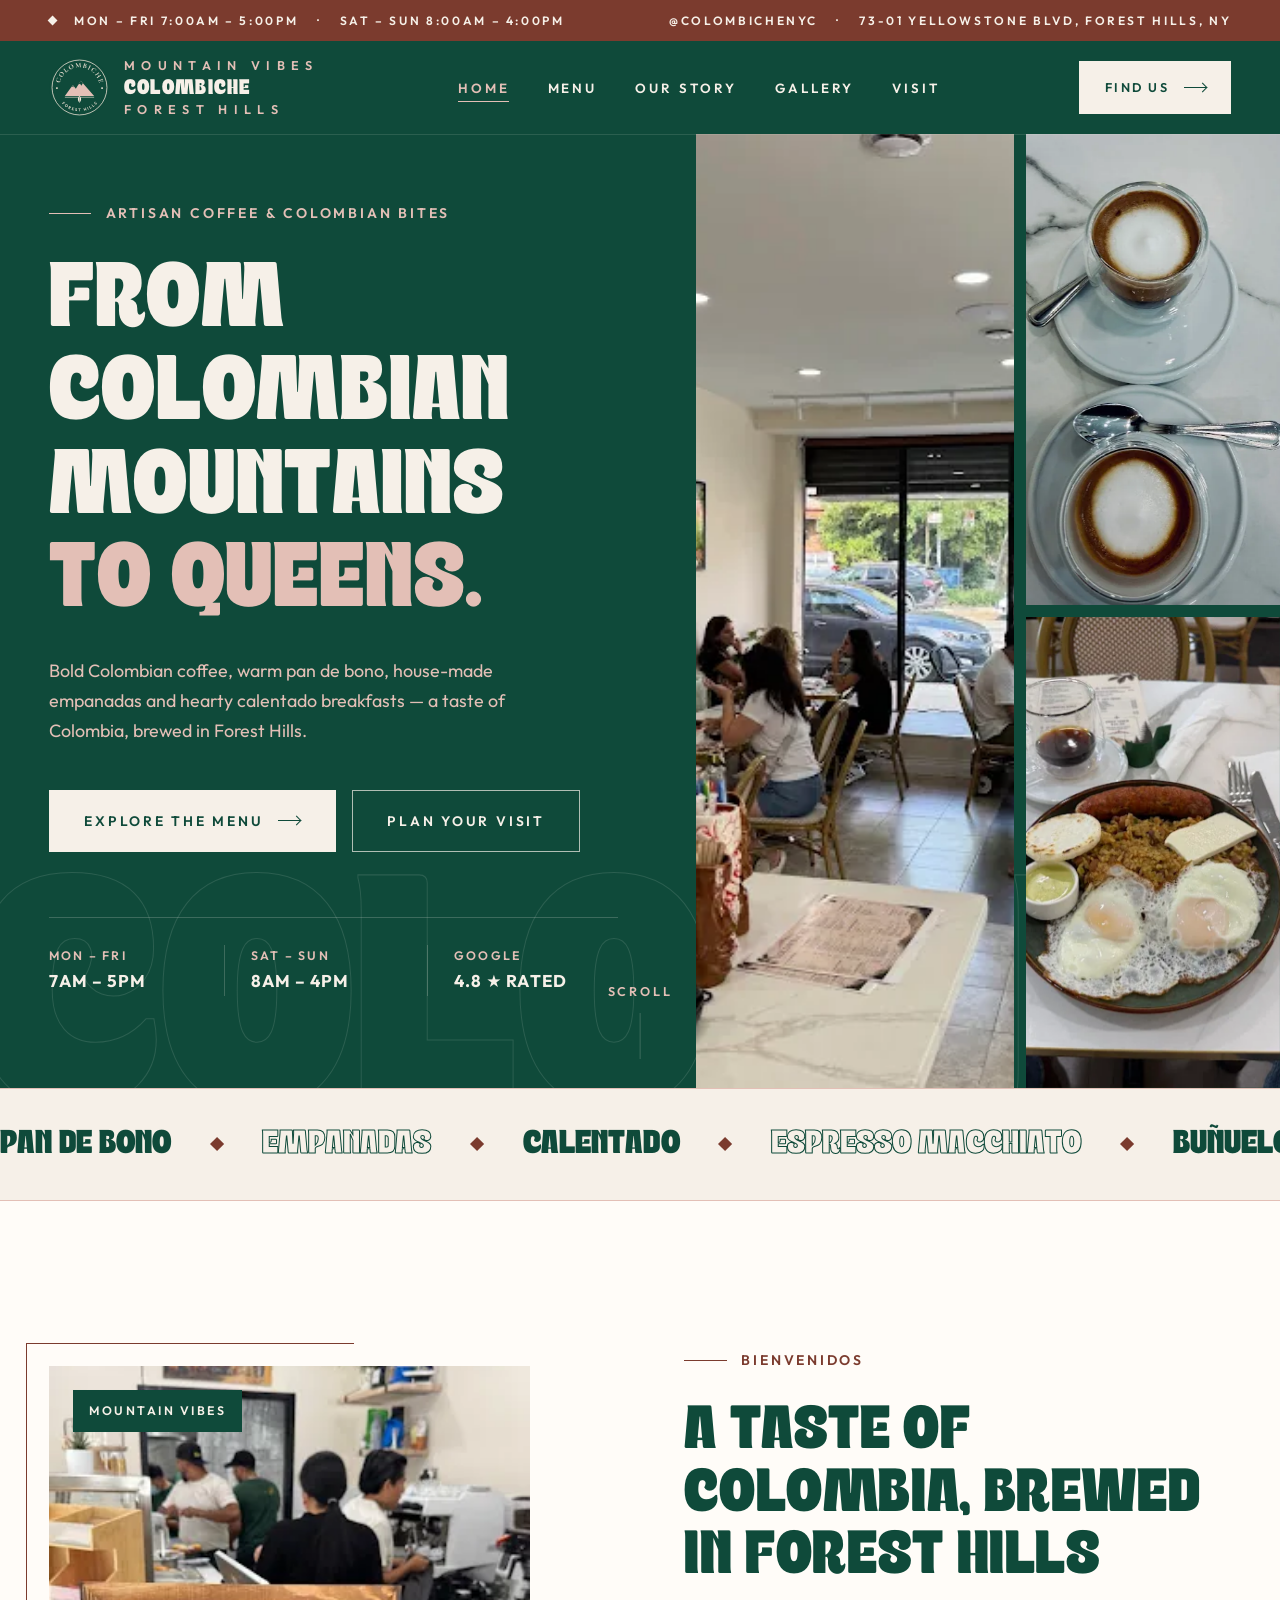
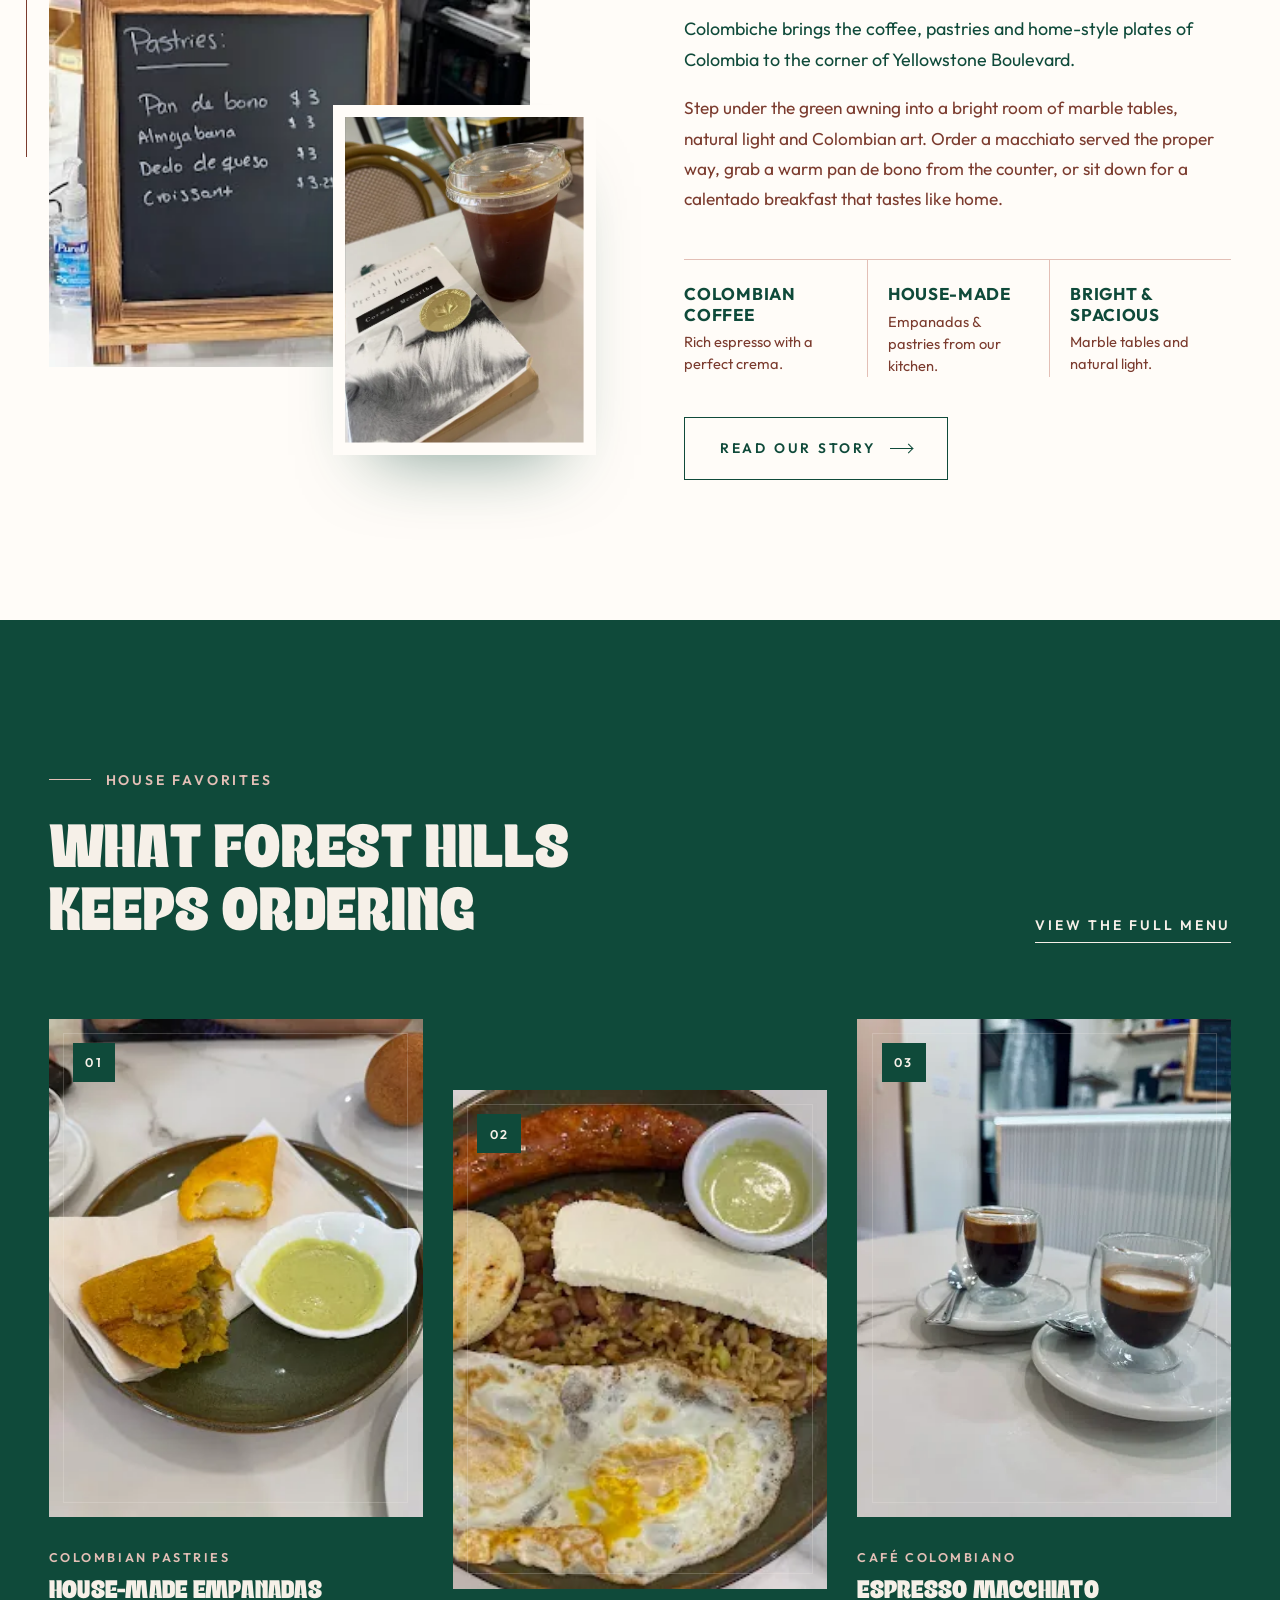
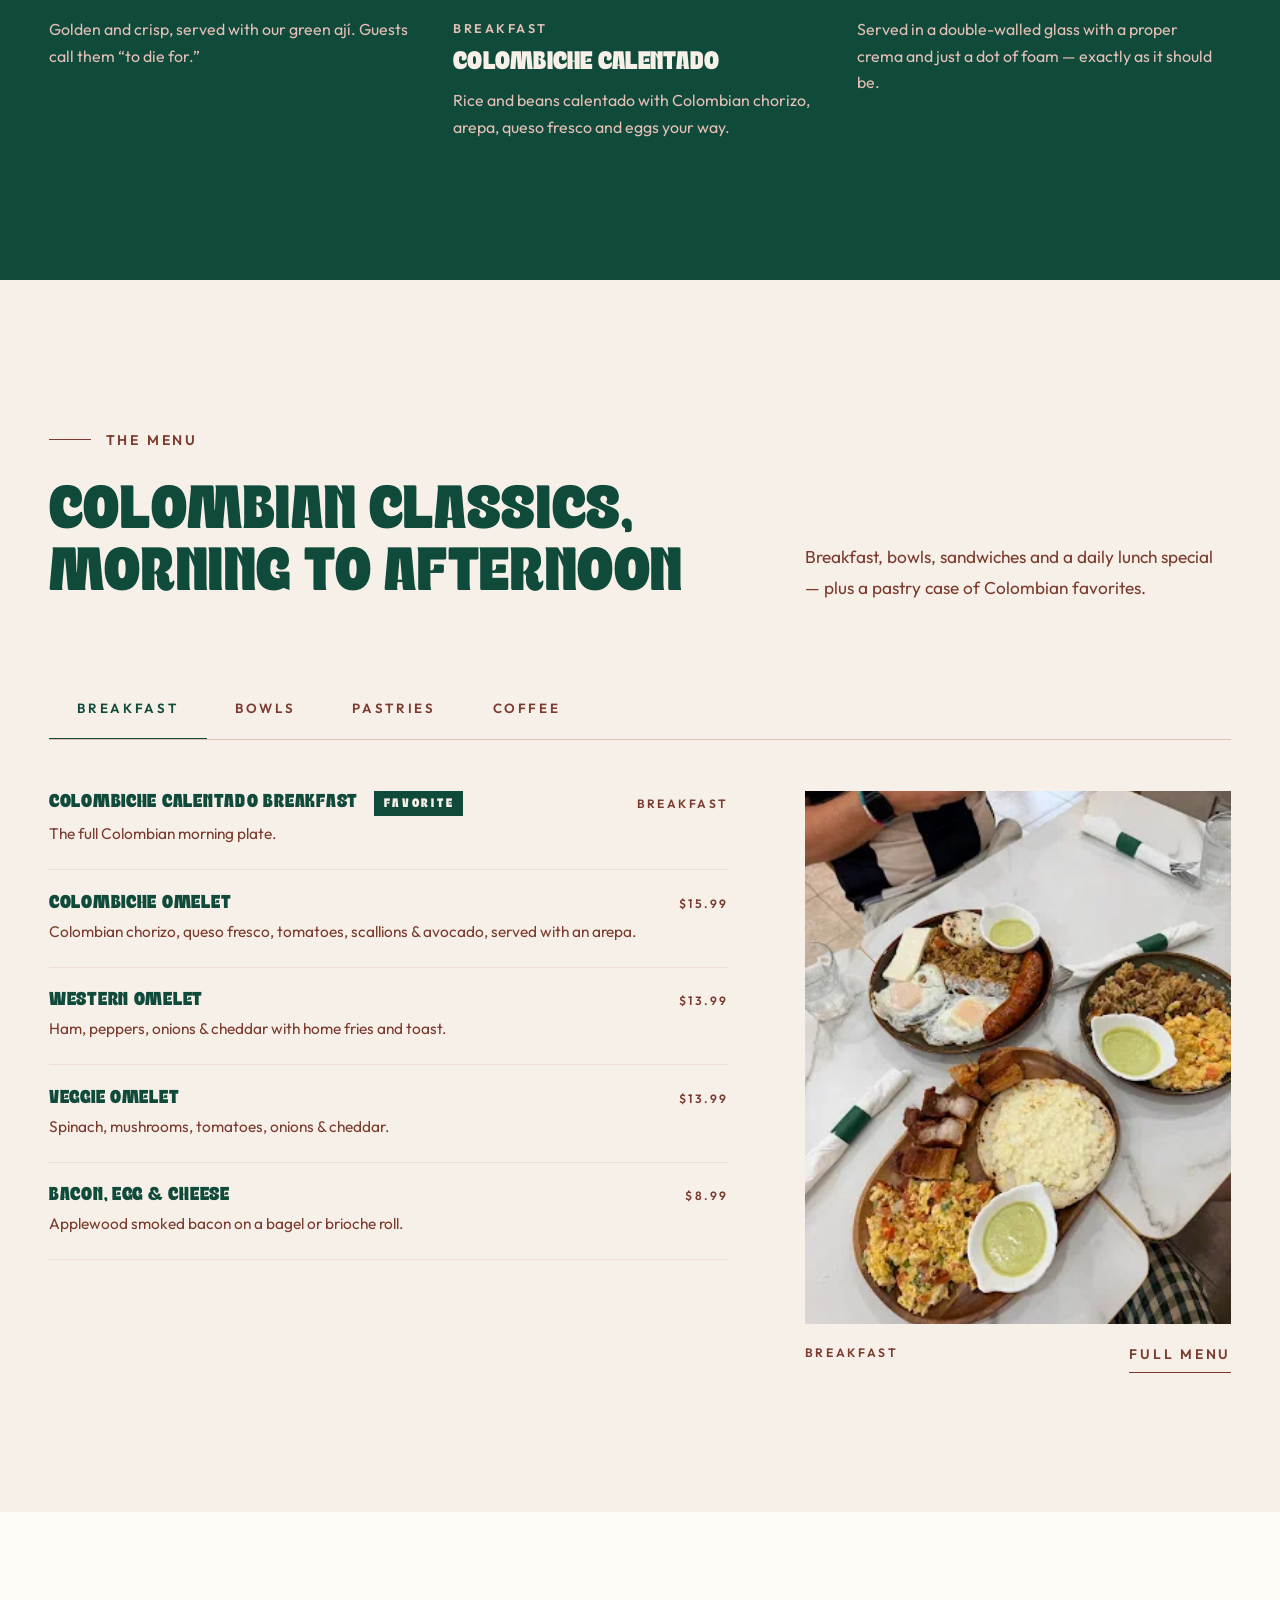
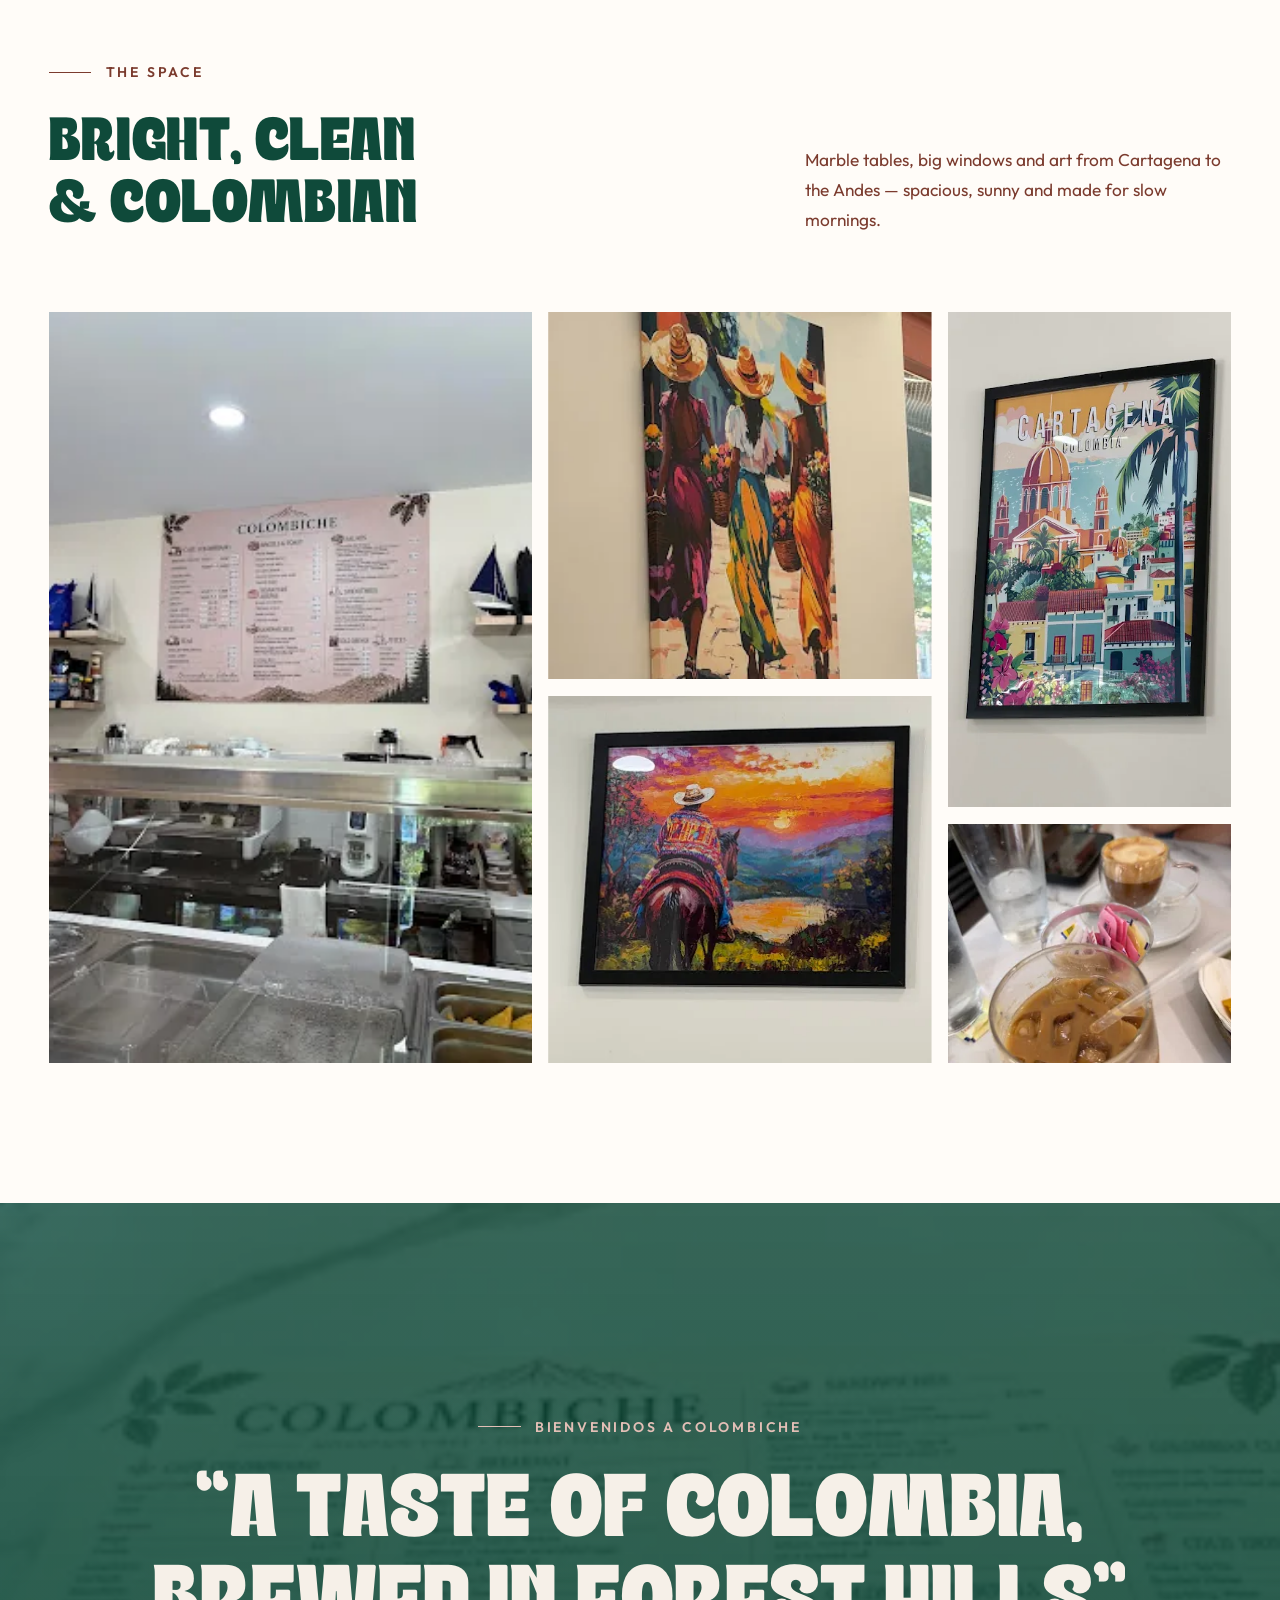
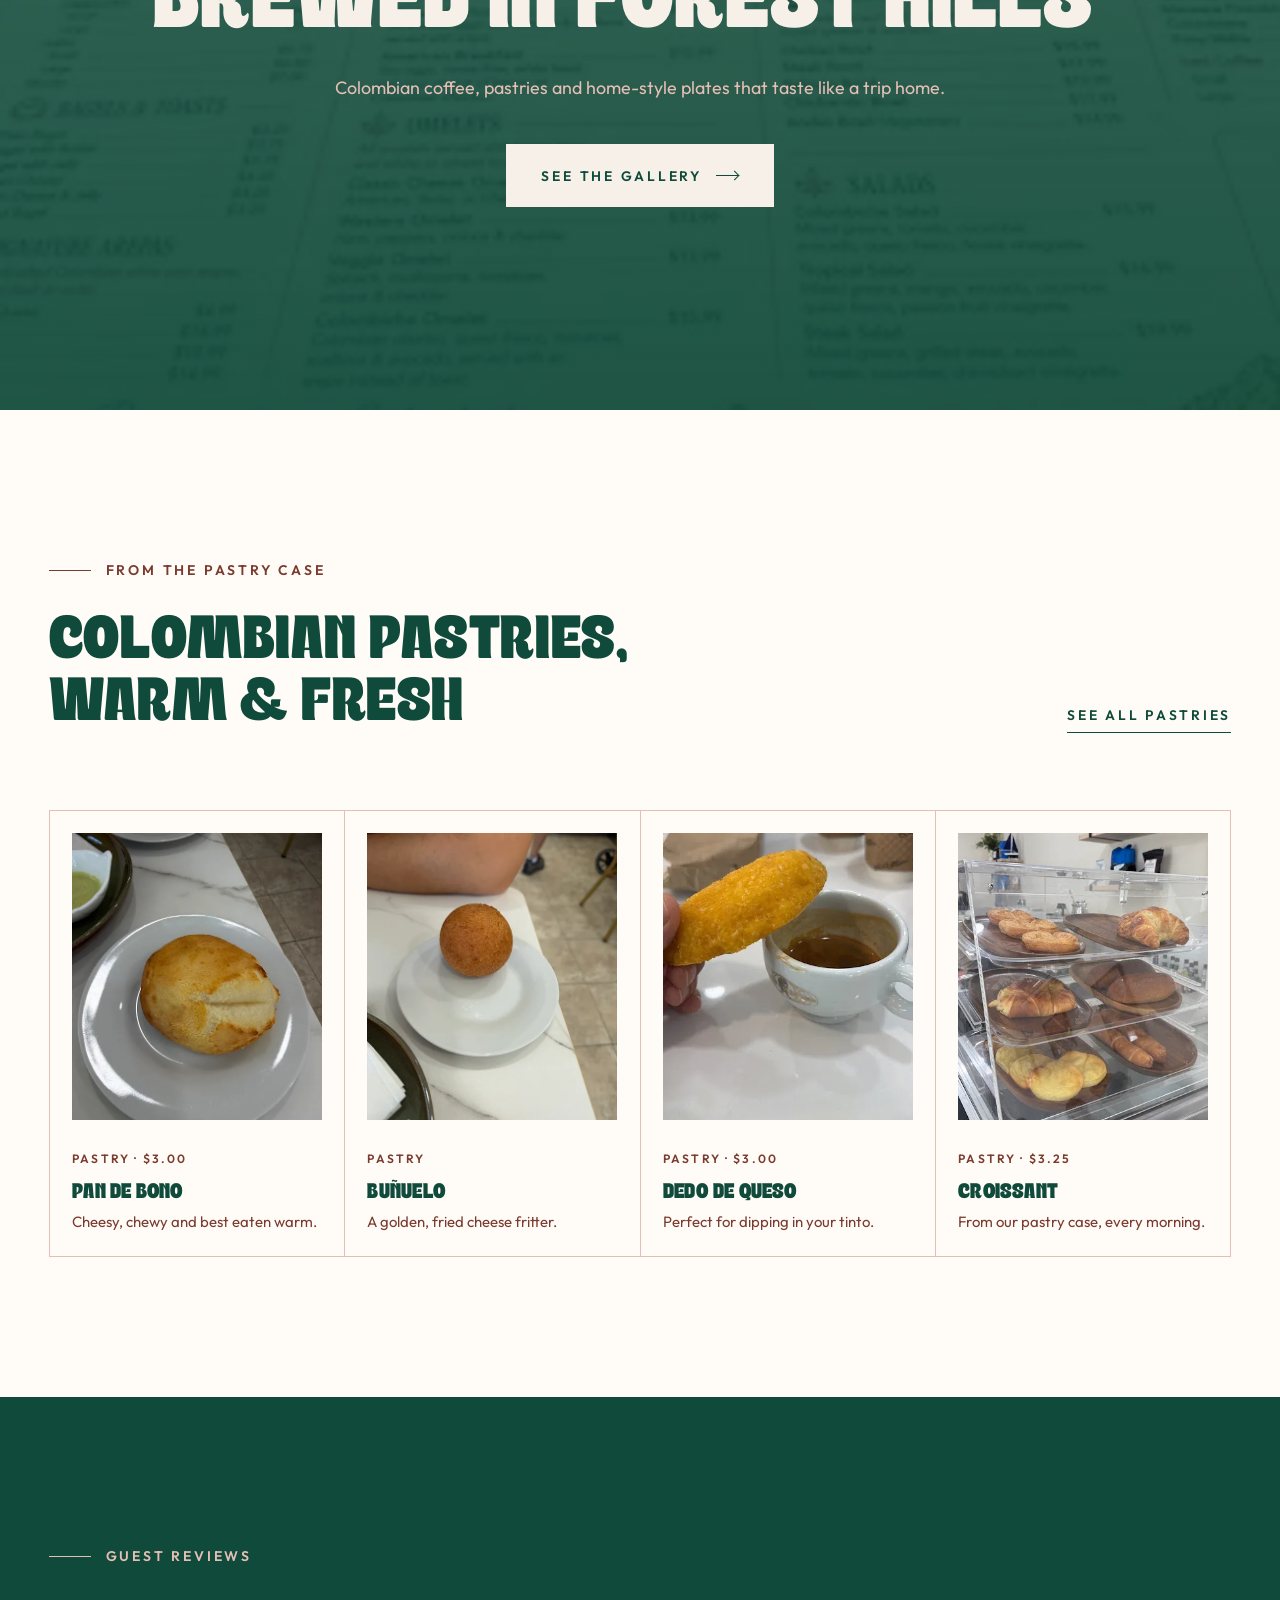
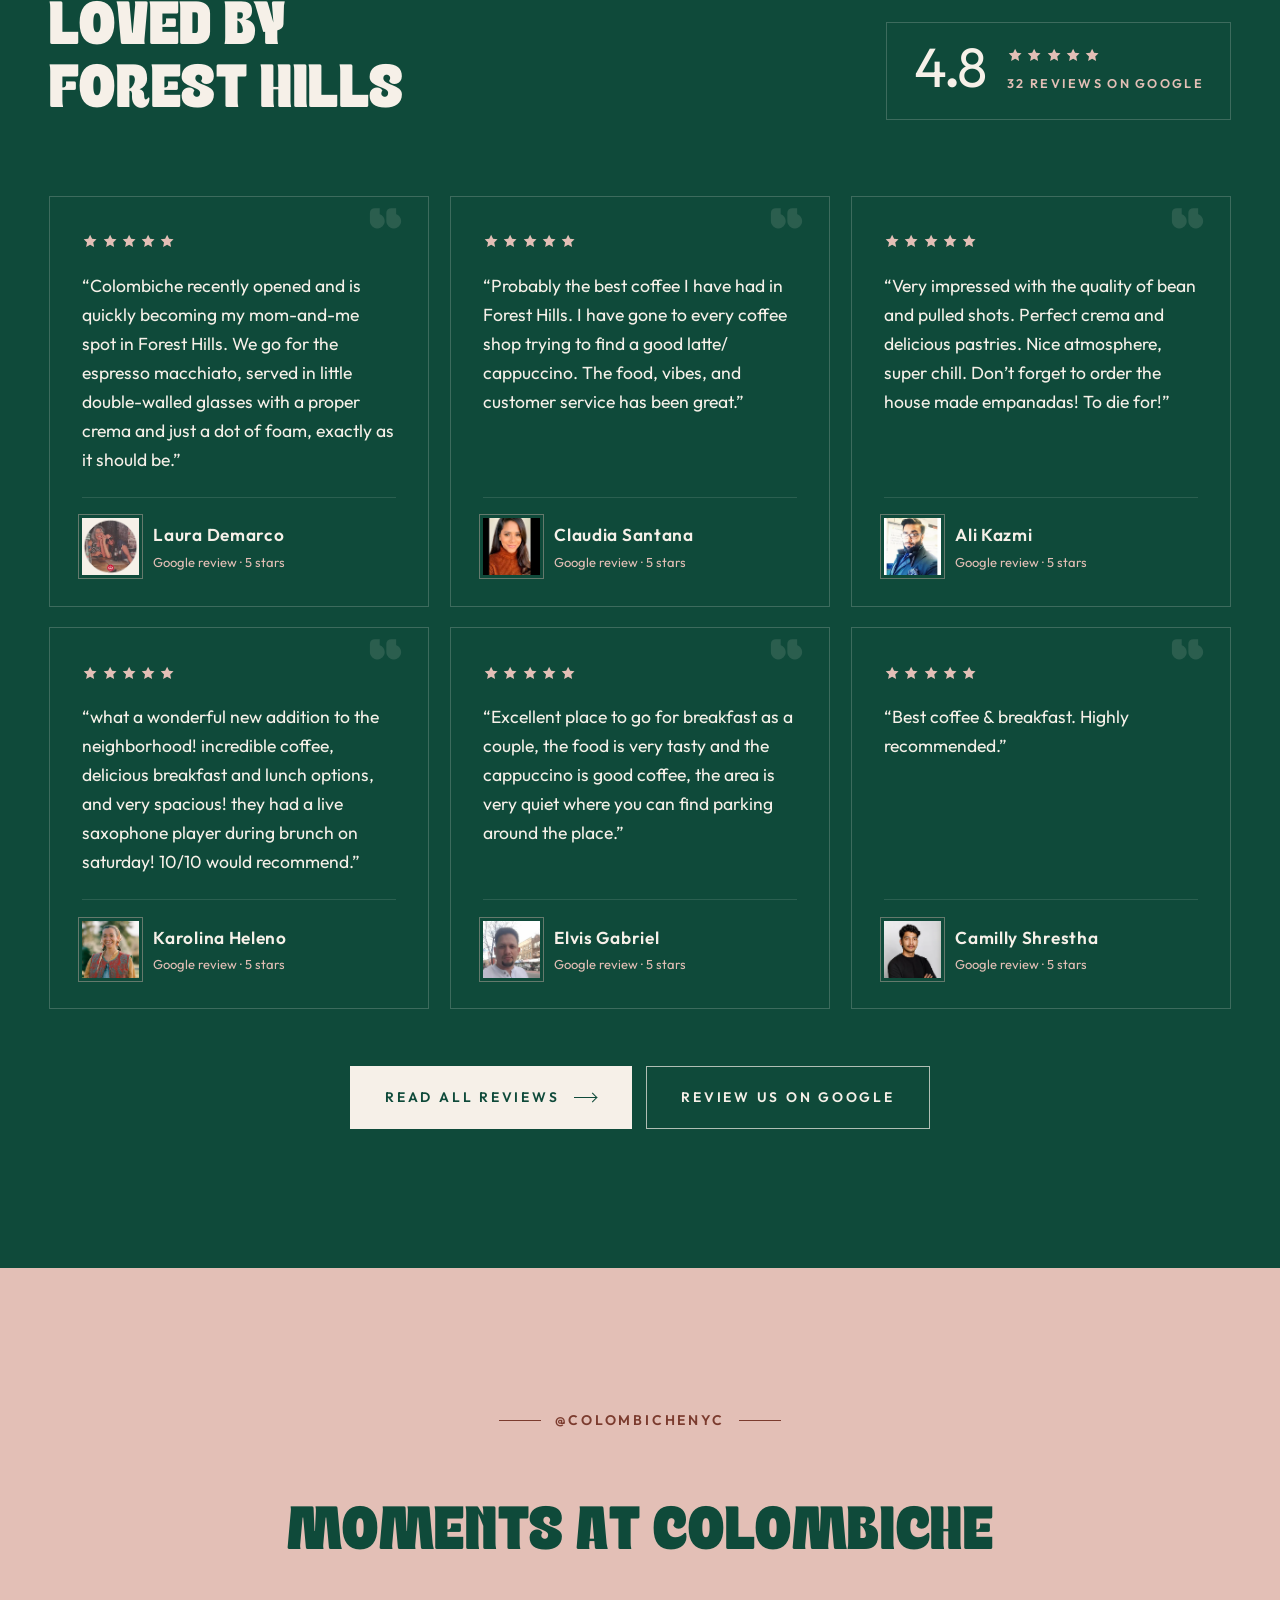
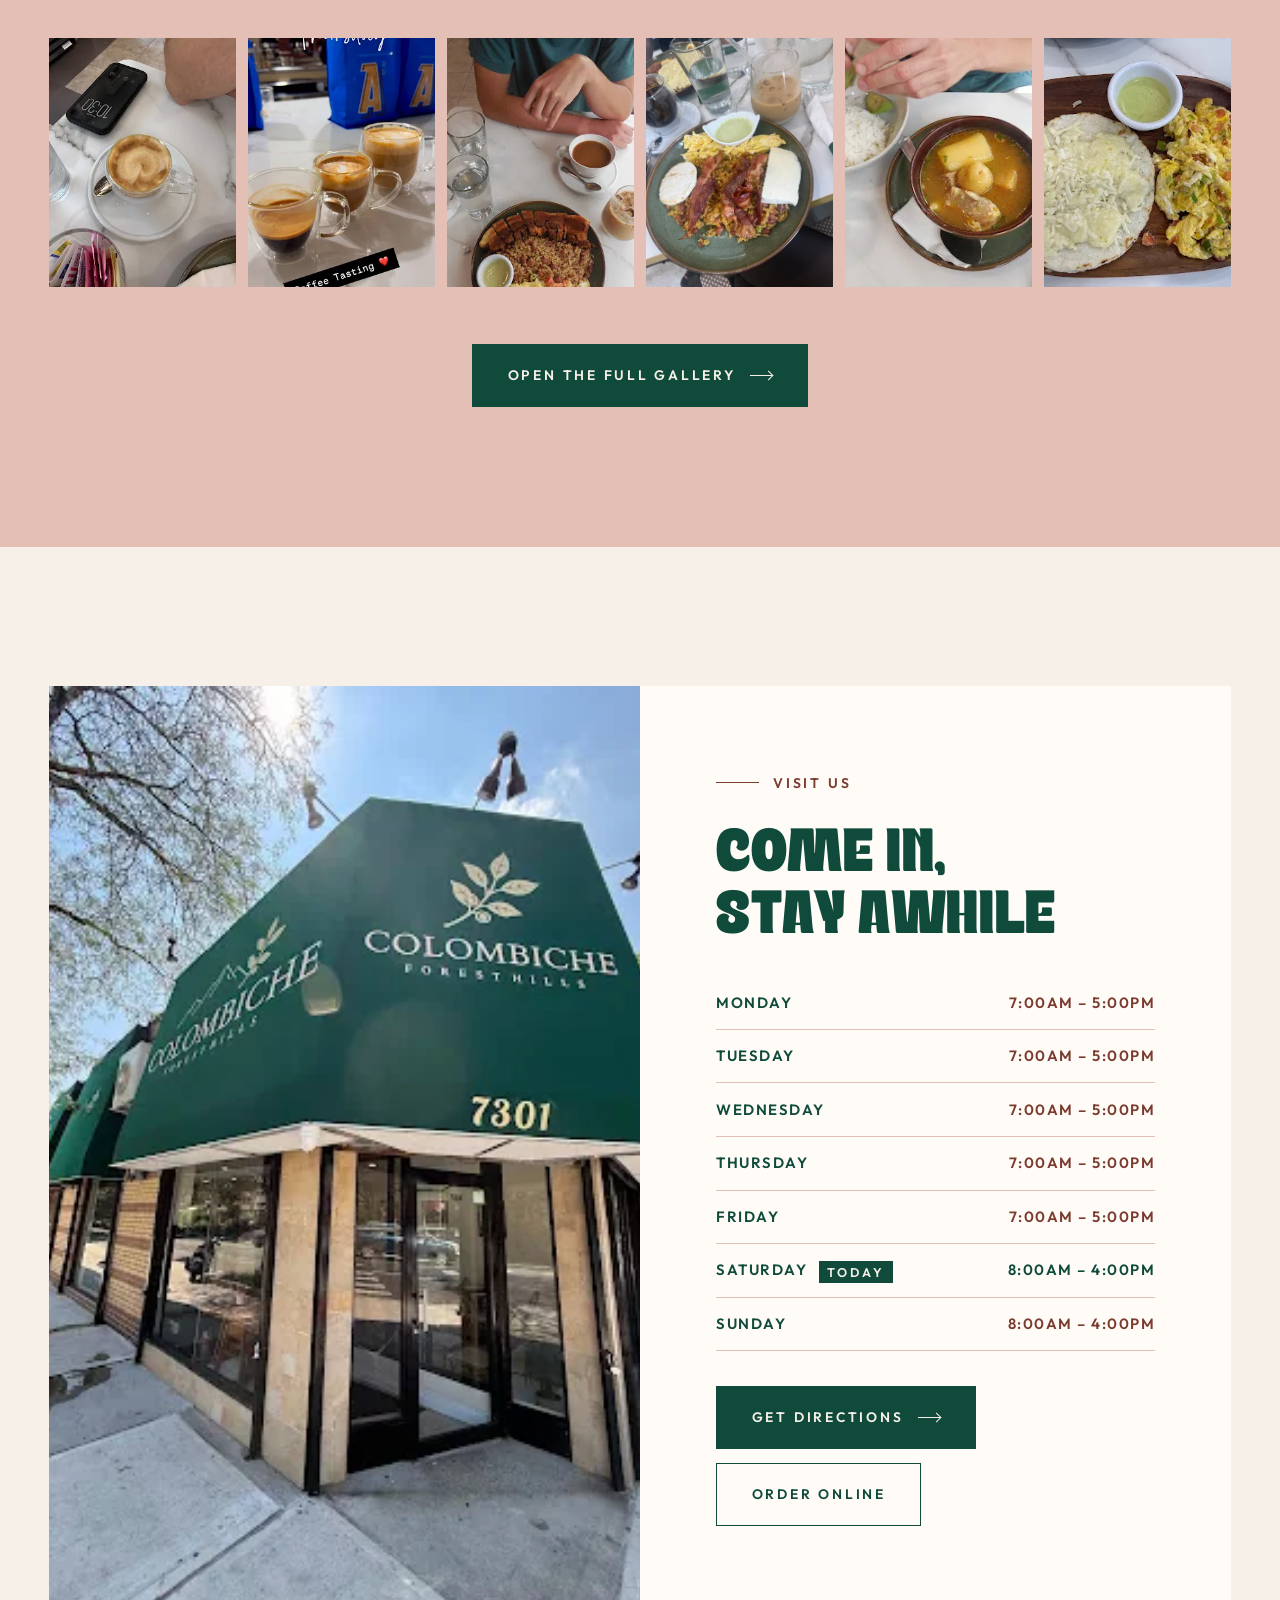
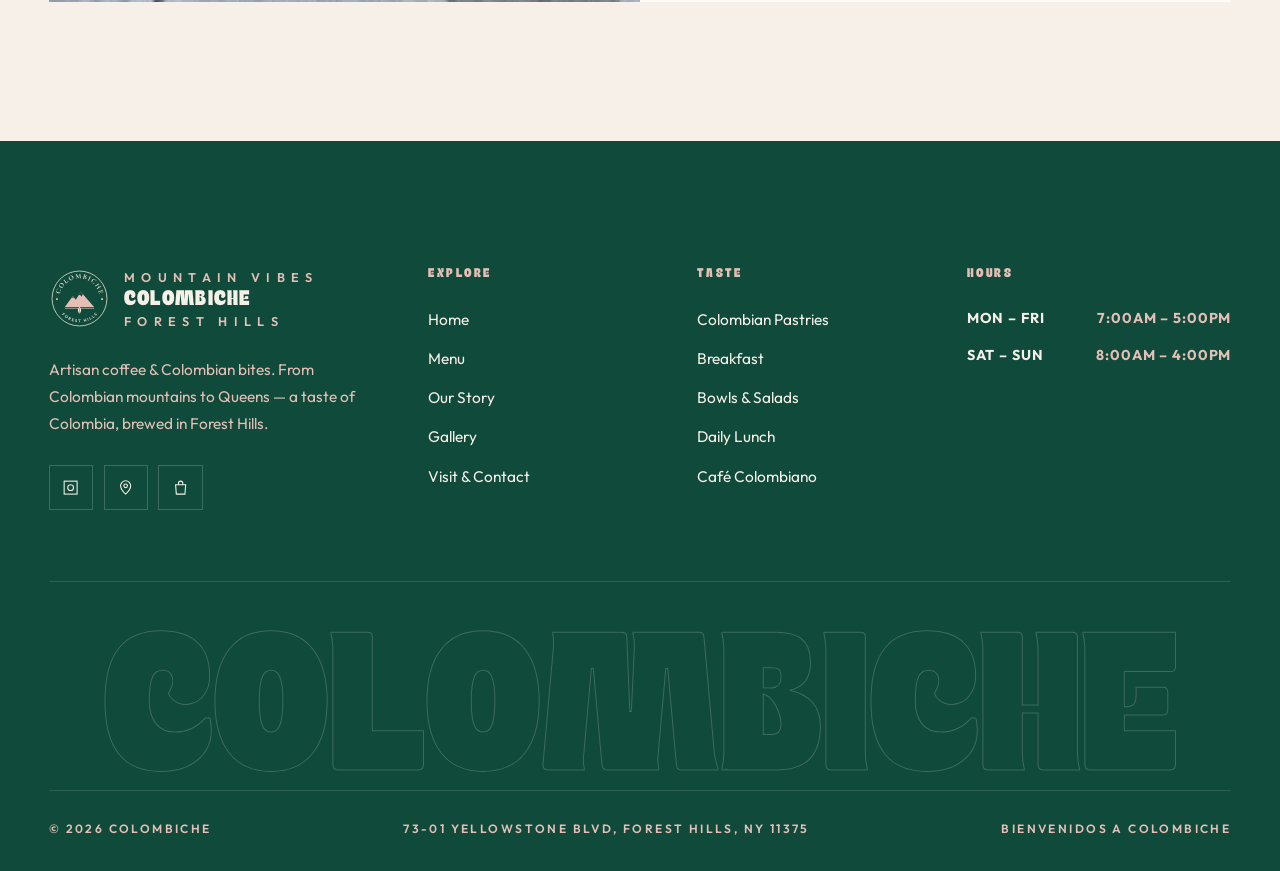
==== commit 2fb79d9a: "Speed up image loading: WebP images, eager loading, hero preload, cache headers Co-Authored-By: Clau" ====
--- a/index.html
+++ b/index.html
@@ -78,9 +78,9 @@
       </div>
 
       <div class="hero-collage">
-        <figure><img src="assets/images/unnamed%20%2865%29.jpg" alt="Bright dining room inside Colombiche with large windows"></figure>
-        <figure><img src="assets/images/unnamed%20%2855%29.jpg" alt="Two cappuccinos on a marble table"></figure>
-        <figure><img src="assets/images/unnamed%20%2839%29.jpg" alt="Calentado breakfast with eggs, chorizo and arepa"></figure>
+        <figure><img fetchpriority="high" src="assets/images/unnamed%20%2865%29.webp" alt="Bright dining room inside Colombiche with large windows"></figure>
+        <figure><img fetchpriority="high" src="assets/images/unnamed%20%2855%29.webp" alt="Two cappuccinos on a marble table"></figure>
+        <figure><img fetchpriority="high" src="assets/images/unnamed%20%2839%29.webp" alt="Calentado breakfast with eggs, chorizo and arepa"></figure>
       </div>
     </div>
   </div>
@@ -104,8 +104,8 @@
   <div class="container split">
     <div class="stack-images reveal">
       <span class="frame-line"></span>
-      <div class="img-main reveal-img"><img src="assets/images/unnamed%20%2857%29.jpg" alt="Pastries chalkboard at the counter with the Colombiche team" loading="lazy"></div>
-      <div class="img-float reveal-img d2"><img src="assets/images/unnamed%20%2812%29.jpg" alt="Iced coffee and a book on a marble table" loading="lazy"></div>
+      <div class="img-main reveal-img"><img src="assets/images/unnamed%20%2857%29.webp" alt="Pastries chalkboard at the counter with the Colombiche team" decoding="async"></div>
+      <div class="img-float reveal-img d2"><img src="assets/images/unnamed%20%2812%29.webp" alt="Iced coffee and a book on a marble table" decoding="async"></div>
       <span class="tag">Mountain Vibes</span>
     </div>
     <div class="text-block">
@@ -135,19 +135,19 @@
     </div>
     <div class="sig-grid">
       <article class="sig-card reveal">
-        <div class="media"><span class="num">01</span><img src="assets/images/unnamed%20%2868%29.jpg" alt="House-made empanadas with ají sauce" loading="lazy"></div>
+        <div class="media"><span class="num">01</span><img src="assets/images/unnamed%20%2868%29.webp" alt="House-made empanadas with ají sauce" decoding="async"></div>
         <span class="kind">Colombian Pastries</span>
         <h3>House-Made Empanadas</h3>
         <p>Golden and crisp, served with our green ají. Guests call them “to die for.”</p>
       </article>
       <article class="sig-card reveal d1">
-        <div class="media"><span class="num">02</span><img src="assets/images/unnamed%20%2844%29.jpg" alt="Colombiche Calentado Breakfast with chorizo, arepa, queso fresco and eggs" loading="lazy"></div>
+        <div class="media"><span class="num">02</span><img src="assets/images/unnamed%20%2844%29.webp" alt="Colombiche Calentado Breakfast with chorizo, arepa, queso fresco and eggs" decoding="async"></div>
         <span class="kind">Breakfast</span>
         <h3>Colombiche Calentado</h3>
         <p>Rice and beans calentado with Colombian chorizo, arepa, queso fresco and eggs your way.</p>
       </article>
       <article class="sig-card reveal d2">
-        <div class="media"><span class="num">03</span><img src="assets/images/unnamed%20%2846%29.jpg" alt="Two espressos in double-walled glasses" loading="lazy"></div>
+        <div class="media"><span class="num">03</span><img src="assets/images/unnamed%20%2846%29.webp" alt="Two espressos in double-walled glasses" decoding="async"></div>
         <span class="kind">Café Colombiano</span>
         <h3>Espresso Macchiato</h3>
         <p>Served in a double-walled glass with a proper crema and just a dot of foam — exactly as it should be.</p>
@@ -215,10 +215,10 @@
       </div>
       <div class="preview-media reveal">
         <div class="frame">
-          <img class="active" src="assets/images/unnamed%20%285%29.jpg" alt="Breakfast spread with calentado, eggs and cheese" loading="lazy">
-          <img src="assets/images/unnamed%20%2827%29.jpg" alt="Rice and red beans" loading="lazy">
-          <img src="assets/images/unnamed%20%2820%29.jpg" alt="Fresh Colombian bread split open" loading="lazy">
-          <img src="assets/images/unnamed%20%2811%29.jpg" alt="Latte with leaf latte art" loading="lazy">
+          <img class="active" src="assets/images/unnamed%20%285%29.webp" alt="Breakfast spread with calentado, eggs and cheese" decoding="async">
+          <img src="assets/images/unnamed%20%2827%29.webp" alt="Rice and red beans" decoding="async">
+          <img src="assets/images/unnamed%20%2820%29.webp" alt="Fresh Colombian bread split open" decoding="async">
+          <img src="assets/images/unnamed%20%2811%29.webp" alt="Latte with leaf latte art" decoding="async">
         </div>
         <div class="caption"><span>Breakfast</span><a href="menu.html" class="link-line">Full Menu</a></div>
       </div>
@@ -237,18 +237,18 @@
       <p class="muted reveal">Marble tables, big windows and art from Cartagena to the Andes — spacious, sunny and made for slow mornings.</p>
     </div>
     <div class="mosaic">
-      <figure class="m-a reveal-img"><img src="assets/images/unnamed%20%2823%29.jpg" alt="The Colombiche counter with the menu board" loading="lazy"><figcaption>The Counter</figcaption></figure>
-      <figure class="m-b reveal-img d1"><img src="assets/images/unnamed%20%286%29.jpg" alt="Colorful painting of Colombian women" loading="lazy"><figcaption>Colombian Art</figcaption></figure>
-      <figure class="m-c reveal-img d2"><img src="assets/images/unnamed%20%2816%29.jpg" alt="Cartagena travel poster on the wall" loading="lazy"><figcaption>Cartagena</figcaption></figure>
-      <figure class="m-d reveal-img d2"><img src="assets/images/unnamed%20%2860%29.jpg" alt="Painting of a rider in the mountains at sunset" loading="lazy"><figcaption>The Andes</figcaption></figure>
-      <figure class="m-e reveal-img d3"><img src="assets/images/unnamed%20%2831%29.jpg" alt="Iced coffee and espresso on a marble table" loading="lazy"><figcaption>Marble Tables</figcaption></figure>
+      <figure class="m-a reveal-img"><img src="assets/images/unnamed%20%2823%29.webp" alt="The Colombiche counter with the menu board" decoding="async"><figcaption>The Counter</figcaption></figure>
+      <figure class="m-b reveal-img d1"><img src="assets/images/unnamed%20%286%29.webp" alt="Colorful painting of Colombian women" decoding="async"><figcaption>Colombian Art</figcaption></figure>
+      <figure class="m-c reveal-img d2"><img src="assets/images/unnamed%20%2816%29.webp" alt="Cartagena travel poster on the wall" decoding="async"><figcaption>Cartagena</figcaption></figure>
+      <figure class="m-d reveal-img d2"><img src="assets/images/unnamed%20%2860%29.webp" alt="Painting of a rider in the mountains at sunset" decoding="async"><figcaption>The Andes</figcaption></figure>
+      <figure class="m-e reveal-img d3"><img src="assets/images/unnamed%20%2831%29.webp" alt="Iced coffee and espresso on a marble table" decoding="async"><figcaption>Marble Tables</figcaption></figure>
     </div>
   </div>
 </section>
 
 <!-- ================= QUOTE BAND ================= -->
 <section class="quote-band">
-  <div class="bg" data-parallax style="background-image:url('assets/images/unnamed%20%2859%29.jpg')"></div>
+  <div class="bg" data-parallax style="background-image:url('assets/images/unnamed%20%2859%29.webp')"></div>
   <div class="container">
     <span class="eyebrow reveal">Bienvenidos a Colombiche</span>
     <h2 class="reveal">“A Taste of Colombia,<br>Brewed in Forest Hills”</h2>
@@ -269,19 +269,19 @@
     </div>
     <div class="bake-grid">
       <article class="bake-item reveal">
-        <div class="media"><img src="assets/images/unnamed%20%2843%29.jpg" alt="Pan de bono on a white plate" loading="lazy"></div>
+        <div class="media"><img src="assets/images/unnamed%20%2843%29.webp" alt="Pan de bono on a white plate" decoding="async"></div>
         <span>Pastry · $3.00</span><h3>Pan de Bono</h3><p>Cheesy, chewy and best eaten warm.</p>
       </article>
       <article class="bake-item reveal d1">
-        <div class="media"><img src="assets/images/unnamed%20%2821%29.jpg" alt="Colombian buñuelo on a plate" loading="lazy"></div>
+        <div class="media"><img src="assets/images/unnamed%20%2821%29.webp" alt="Colombian buñuelo on a plate" decoding="async"></div>
         <span>Pastry</span><h3>Buñuelo</h3><p>A golden, fried cheese fritter.</p>
       </article>
       <article class="bake-item reveal d2">
-        <div class="media"><img src="assets/images/unnamed%20%2836%29.jpg" alt="Dedo de queso dipped in coffee" loading="lazy"></div>
+        <div class="media"><img src="assets/images/unnamed%20%2836%29.webp" alt="Dedo de queso dipped in coffee" decoding="async"></div>
         <span>Pastry · $3.00</span><h3>Dedo de Queso</h3><p>Perfect for dipping in your tinto.</p>
       </article>
       <article class="bake-item reveal d3">
-        <div class="media"><img src="assets/images/unnamed%20%2813%29.jpg" alt="Pastry case with croissants and Colombian breads" loading="lazy"></div>
+        <div class="media"><img src="assets/images/unnamed%20%2813%29.webp" alt="Pastry case with croissants and Colombian breads" decoding="async"></div>
         <span>Pastry · $3.25</span><h3>Croissant</h3><p>From our pastry case, every morning.</p>
       </article>
     </div>
@@ -306,42 +306,42 @@
         <div class="r-body">
         <div class="stars" aria-label="5 out of 5 stars"><svg viewBox="0 0 24 24"><path d="M12 2.5l2.9 6.1 6.6.8-4.9 4.6 1.3 6.6L12 17.3l-5.9 3.3 1.3-6.6-4.9-4.6 6.6-.8z"/></svg><svg viewBox="0 0 24 24"><path d="M12 2.5l2.9 6.1 6.6.8-4.9 4.6 1.3 6.6L12 17.3l-5.9 3.3 1.3-6.6-4.9-4.6 6.6-.8z"/></svg><svg viewBox="0 0 24 24"><path d="M12 2.5l2.9 6.1 6.6.8-4.9 4.6 1.3 6.6L12 17.3l-5.9 3.3 1.3-6.6-4.9-4.6 6.6-.8z"/></svg><svg viewBox="0 0 24 24"><path d="M12 2.5l2.9 6.1 6.6.8-4.9 4.6 1.3 6.6L12 17.3l-5.9 3.3 1.3-6.6-4.9-4.6 6.6-.8z"/></svg><svg viewBox="0 0 24 24"><path d="M12 2.5l2.9 6.1 6.6.8-4.9 4.6 1.3 6.6L12 17.3l-5.9 3.3 1.3-6.6-4.9-4.6 6.6-.8z"/></svg></div>
         <blockquote>“Colombiche recently opened and is quickly becoming my mom-and-me spot in Forest Hills. We go for the espresso macchiato, served in little double-walled glasses with a proper crema and just a dot of foam, exactly as it should be.”</blockquote>
-        <figcaption><span class="r-avatar"><img src="assets/reviews/laura-demarco.jpg" alt="Laura Demarco profile photo on Google" loading="lazy" width="56" height="56"></span><span><strong>Laura Demarco</strong><small>Google review · 5 stars</small></span></figcaption>
+        <figcaption><span class="r-avatar"><img src="assets/reviews/laura-demarco.webp" alt="Laura Demarco profile photo on Google" decoding="async" width="56" height="56"></span><span><strong>Laura Demarco</strong><small>Google review · 5 stars</small></span></figcaption>
         </div>
       </figure>
       <figure class="review-card reveal d1">
         <div class="r-body">
         <div class="stars" aria-label="5 out of 5 stars"><svg viewBox="0 0 24 24"><path d="M12 2.5l2.9 6.1 6.6.8-4.9 4.6 1.3 6.6L12 17.3l-5.9 3.3 1.3-6.6-4.9-4.6 6.6-.8z"/></svg><svg viewBox="0 0 24 24"><path d="M12 2.5l2.9 6.1 6.6.8-4.9 4.6 1.3 6.6L12 17.3l-5.9 3.3 1.3-6.6-4.9-4.6 6.6-.8z"/></svg><svg viewBox="0 0 24 24"><path d="M12 2.5l2.9 6.1 6.6.8-4.9 4.6 1.3 6.6L12 17.3l-5.9 3.3 1.3-6.6-4.9-4.6 6.6-.8z"/></svg><svg viewBox="0 0 24 24"><path d="M12 2.5l2.9 6.1 6.6.8-4.9 4.6 1.3 6.6L12 17.3l-5.9 3.3 1.3-6.6-4.9-4.6 6.6-.8z"/></svg><svg viewBox="0 0 24 24"><path d="M12 2.5l2.9 6.1 6.6.8-4.9 4.6 1.3 6.6L12 17.3l-5.9 3.3 1.3-6.6-4.9-4.6 6.6-.8z"/></svg></div>
         <blockquote>“Probably the best coffee I have had in Forest Hills. I have gone to every coffee shop trying to find a good latte/ cappuccino. The food, vibes, and customer service has been great.”</blockquote>
-        <figcaption><span class="r-avatar"><img src="assets/reviews/claudia-santana.jpg" alt="Claudia Santana profile photo on Google" loading="lazy" width="56" height="56"></span><span><strong>Claudia Santana</strong><small>Google review · 5 stars</small></span></figcaption>
+        <figcaption><span class="r-avatar"><img src="assets/reviews/claudia-santana.webp" alt="Claudia Santana profile photo on Google" decoding="async" width="56" height="56"></span><span><strong>Claudia Santana</strong><small>Google review · 5 stars</small></span></figcaption>
         </div>
       </figure>
       <figure class="review-card reveal d2">
         <div class="r-body">
         <div class="stars" aria-label="5 out of 5 stars"><svg viewBox="0 0 24 24"><path d="M12 2.5l2.9 6.1 6.6.8-4.9 4.6 1.3 6.6L12 17.3l-5.9 3.3 1.3-6.6-4.9-4.6 6.6-.8z"/></svg><svg viewBox="0 0 24 24"><path d="M12 2.5l2.9 6.1 6.6.8-4.9 4.6 1.3 6.6L12 17.3l-5.9 3.3 1.3-6.6-4.9-4.6 6.6-.8z"/></svg><svg viewBox="0 0 24 24"><path d="M12 2.5l2.9 6.1 6.6.8-4.9 4.6 1.3 6.6L12 17.3l-5.9 3.3 1.3-6.6-4.9-4.6 6.6-.8z"/></svg><svg viewBox="0 0 24 24"><path d="M12 2.5l2.9 6.1 6.6.8-4.9 4.6 1.3 6.6L12 17.3l-5.9 3.3 1.3-6.6-4.9-4.6 6.6-.8z"/></svg><svg viewBox="0 0 24 24"><path d="M12 2.5l2.9 6.1 6.6.8-4.9 4.6 1.3 6.6L12 17.3l-5.9 3.3 1.3-6.6-4.9-4.6 6.6-.8z"/></svg></div>
         <blockquote>“Very impressed with the quality of bean and pulled shots. Perfect crema and delicious pastries. Nice atmosphere, super chill. Don’t forget to order the house made empanadas! To die for!”</blockquote>
-        <figcaption><span class="r-avatar"><img src="assets/reviews/ali-kazmi.jpg" alt="Ali Kazmi profile photo on Google" loading="lazy" width="56" height="56"></span><span><strong>Ali Kazmi</strong><small>Google review · 5 stars</small></span></figcaption>
+        <figcaption><span class="r-avatar"><img src="assets/reviews/ali-kazmi.webp" alt="Ali Kazmi profile photo on Google" decoding="async" width="56" height="56"></span><span><strong>Ali Kazmi</strong><small>Google review · 5 stars</small></span></figcaption>
         </div>
       </figure>
       <figure class="review-card reveal">
         <div class="r-body">
         <div class="stars" aria-label="5 out of 5 stars"><svg viewBox="0 0 24 24"><path d="M12 2.5l2.9 6.1 6.6.8-4.9 4.6 1.3 6.6L12 17.3l-5.9 3.3 1.3-6.6-4.9-4.6 6.6-.8z"/></svg><svg viewBox="0 0 24 24"><path d="M12 2.5l2.9 6.1 6.6.8-4.9 4.6 1.3 6.6L12 17.3l-5.9 3.3 1.3-6.6-4.9-4.6 6.6-.8z"/></svg><svg viewBox="0 0 24 24"><path d="M12 2.5l2.9 6.1 6.6.8-4.9 4.6 1.3 6.6L12 17.3l-5.9 3.3 1.3-6.6-4.9-4.6 6.6-.8z"/></svg><svg viewBox="0 0 24 24"><path d="M12 2.5l2.9 6.1 6.6.8-4.9 4.6 1.3 6.6L12 17.3l-5.9 3.3 1.3-6.6-4.9-4.6 6.6-.8z"/></svg><svg viewBox="0 0 24 24"><path d="M12 2.5l2.9 6.1 6.6.8-4.9 4.6 1.3 6.6L12 17.3l-5.9 3.3 1.3-6.6-4.9-4.6 6.6-.8z"/></svg></div>
         <blockquote>“what a wonderful new addition to the neighborhood! incredible coffee, delicious breakfast and lunch options, and very spacious! they had a live saxophone player during brunch on saturday! 10/10 would recommend.”</blockquote>
-        <figcaption><span class="r-avatar"><img src="assets/reviews/karolina-heleno.jpg" alt="Karolina Heleno profile photo on Google" loading="lazy" width="56" height="56"></span><span><strong>Karolina Heleno</strong><small>Google review · 5 stars</small></span></figcaption>
+        <figcaption><span class="r-avatar"><img src="assets/reviews/karolina-heleno.webp" alt="Karolina Heleno profile photo on Google" decoding="async" width="56" height="56"></span><span><strong>Karolina Heleno</strong><small>Google review · 5 stars</small></span></figcaption>
         </div>
       </figure>
       <figure class="review-card reveal d1">
         <div class="r-body">
         <div class="stars" aria-label="5 out of 5 stars"><svg viewBox="0 0 24 24"><path d="M12 2.5l2.9 6.1 6.6.8-4.9 4.6 1.3 6.6L12 17.3l-5.9 3.3 1.3-6.6-4.9-4.6 6.6-.8z"/></svg><svg viewBox="0 0 24 24"><path d="M12 2.5l2.9 6.1 6.6.8-4.9 4.6 1.3 6.6L12 17.3l-5.9 3.3 1.3-6.6-4.9-4.6 6.6-.8z"/></svg><svg viewBox="0 0 24 24"><path d="M12 2.5l2.9 6.1 6.6.8-4.9 4.6 1.3 6.6L12 17.3l-5.9 3.3 1.3-6.6-4.9-4.6 6.6-.8z"/></svg><svg viewBox="0 0 24 24"><path d="M12 2.5l2.9 6.1 6.6.8-4.9 4.6 1.3 6.6L12 17.3l-5.9 3.3 1.3-6.6-4.9-4.6 6.6-.8z"/></svg><svg viewBox="0 0 24 24"><path d="M12 2.5l2.9 6.1 6.6.8-4.9 4.6 1.3 6.6L12 17.3l-5.9 3.3 1.3-6.6-4.9-4.6 6.6-.8z"/></svg></div>
         <blockquote>“Excellent place to go for breakfast as a couple, the food is very tasty and the cappuccino is good coffee, the area is very quiet where you can find parking around the place.”</blockquote>
-        <figcaption><span class="r-avatar"><img src="assets/reviews/elvis-gabriel.jpg" alt="Elvis Gabriel profile photo on Google" loading="lazy" width="56" height="56"></span><span><strong>Elvis Gabriel</strong><small>Google review · 5 stars</small></span></figcaption>
+        <figcaption><span class="r-avatar"><img src="assets/reviews/elvis-gabriel.webp" alt="Elvis Gabriel profile photo on Google" decoding="async" width="56" height="56"></span><span><strong>Elvis Gabriel</strong><small>Google review · 5 stars</small></span></figcaption>
         </div>
       </figure>
       <figure class="review-card reveal d2">
         <div class="r-body">
         <div class="stars" aria-label="5 out of 5 stars"><svg viewBox="0 0 24 24"><path d="M12 2.5l2.9 6.1 6.6.8-4.9 4.6 1.3 6.6L12 17.3l-5.9 3.3 1.3-6.6-4.9-4.6 6.6-.8z"/></svg><svg viewBox="0 0 24 24"><path d="M12 2.5l2.9 6.1 6.6.8-4.9 4.6 1.3 6.6L12 17.3l-5.9 3.3 1.3-6.6-4.9-4.6 6.6-.8z"/></svg><svg viewBox="0 0 24 24"><path d="M12 2.5l2.9 6.1 6.6.8-4.9 4.6 1.3 6.6L12 17.3l-5.9 3.3 1.3-6.6-4.9-4.6 6.6-.8z"/></svg><svg viewBox="0 0 24 24"><path d="M12 2.5l2.9 6.1 6.6.8-4.9 4.6 1.3 6.6L12 17.3l-5.9 3.3 1.3-6.6-4.9-4.6 6.6-.8z"/></svg><svg viewBox="0 0 24 24"><path d="M12 2.5l2.9 6.1 6.6.8-4.9 4.6 1.3 6.6L12 17.3l-5.9 3.3 1.3-6.6-4.9-4.6 6.6-.8z"/></svg></div>
         <blockquote>“Best coffee & breakfast. Highly recommended.”</blockquote>
-        <figcaption><span class="r-avatar"><img src="assets/reviews/camilly-shrestha.jpg" alt="Camilly Shrestha profile photo on Google" loading="lazy" width="56" height="56"></span><span><strong>Camilly Shrestha</strong><small>Google review · 5 stars</small></span></figcaption>
+        <figcaption><span class="r-avatar"><img src="assets/reviews/camilly-shrestha.webp" alt="Camilly Shrestha profile photo on Google" decoding="async" width="56" height="56"></span><span><strong>Camilly Shrestha</strong><small>Google review · 5 stars</small></span></figcaption>
         </div>
       </figure>
     </div>
@@ -360,12 +360,12 @@
       <h2 class="reveal">Moments at Colombiche</h2>
     </div>
     <div class="strip">
-      <a href="gallery.html" class="reveal"><img src="assets/images/unnamed%20%2833%29.jpg" alt="Cappuccino on a marble table" loading="lazy"></a>
-      <a href="gallery.html" class="reveal d1"><img src="assets/images/unnamed%20%2861%29.jpg" alt="Thursday coffee tasting" loading="lazy"></a>
-      <a href="gallery.html" class="reveal d2"><img src="assets/images/unnamed%20%2853%29.jpg" alt="A guest with coffee and breakfast" loading="lazy"></a>
-      <a href="gallery.html" class="reveal d1"><img src="assets/images/unnamed%20%2862%29.jpg" alt="Breakfast plate with bacon, eggs and queso fresco" loading="lazy"></a>
-      <a href="gallery.html" class="reveal d2"><img src="assets/images/unnamed%20%2825%29.jpg" alt="Colombian soup with rice and lime" loading="lazy"></a>
-      <a href="gallery.html" class="reveal d3"><img src="assets/images/unnamed%20%282%29.jpg" alt="Arepa with cheese and scrambled eggs" loading="lazy"></a>
+      <a href="gallery.html" class="reveal"><img src="assets/images/unnamed%20%2833%29.webp" alt="Cappuccino on a marble table" decoding="async"></a>
+      <a href="gallery.html" class="reveal d1"><img src="assets/images/unnamed%20%2861%29.webp" alt="Thursday coffee tasting" decoding="async"></a>
+      <a href="gallery.html" class="reveal d2"><img src="assets/images/unnamed%20%2853%29.webp" alt="A guest with coffee and breakfast" decoding="async"></a>
+      <a href="gallery.html" class="reveal d1"><img src="assets/images/unnamed%20%2862%29.webp" alt="Breakfast plate with bacon, eggs and queso fresco" decoding="async"></a>
+      <a href="gallery.html" class="reveal d2"><img src="assets/images/unnamed%20%2825%29.webp" alt="Colombian soup with rice and lime" decoding="async"></a>
+      <a href="gallery.html" class="reveal d3"><img src="assets/images/unnamed%20%282%29.webp" alt="Arepa with cheese and scrambled eggs" decoding="async"></a>
     </div>
     <div style="text-align:center;margin-top:56px" class="reveal">
       <a href="gallery.html" class="btn">Open the Full Gallery <span class="arrow"></span></a>
@@ -377,7 +377,7 @@
 <section class="section bg-cream">
   <div class="container">
     <div class="visit-grid reveal">
-      <div class="visit-media"><img src="assets/images/unnamed%20%2849%29.jpg" alt="Colombiche storefront with green awning at 7301 Yellowstone Blvd" loading="lazy"></div>
+      <div class="visit-media"><img src="assets/images/unnamed%20%2849%29.webp" alt="Colombiche storefront with green awning at 7301 Yellowstone Blvd" decoding="async"></div>
       <div class="visit-body">
         <span class="eyebrow">Visit Us</span>
         <h2>Come In,<br>Stay Awhile</h2>
